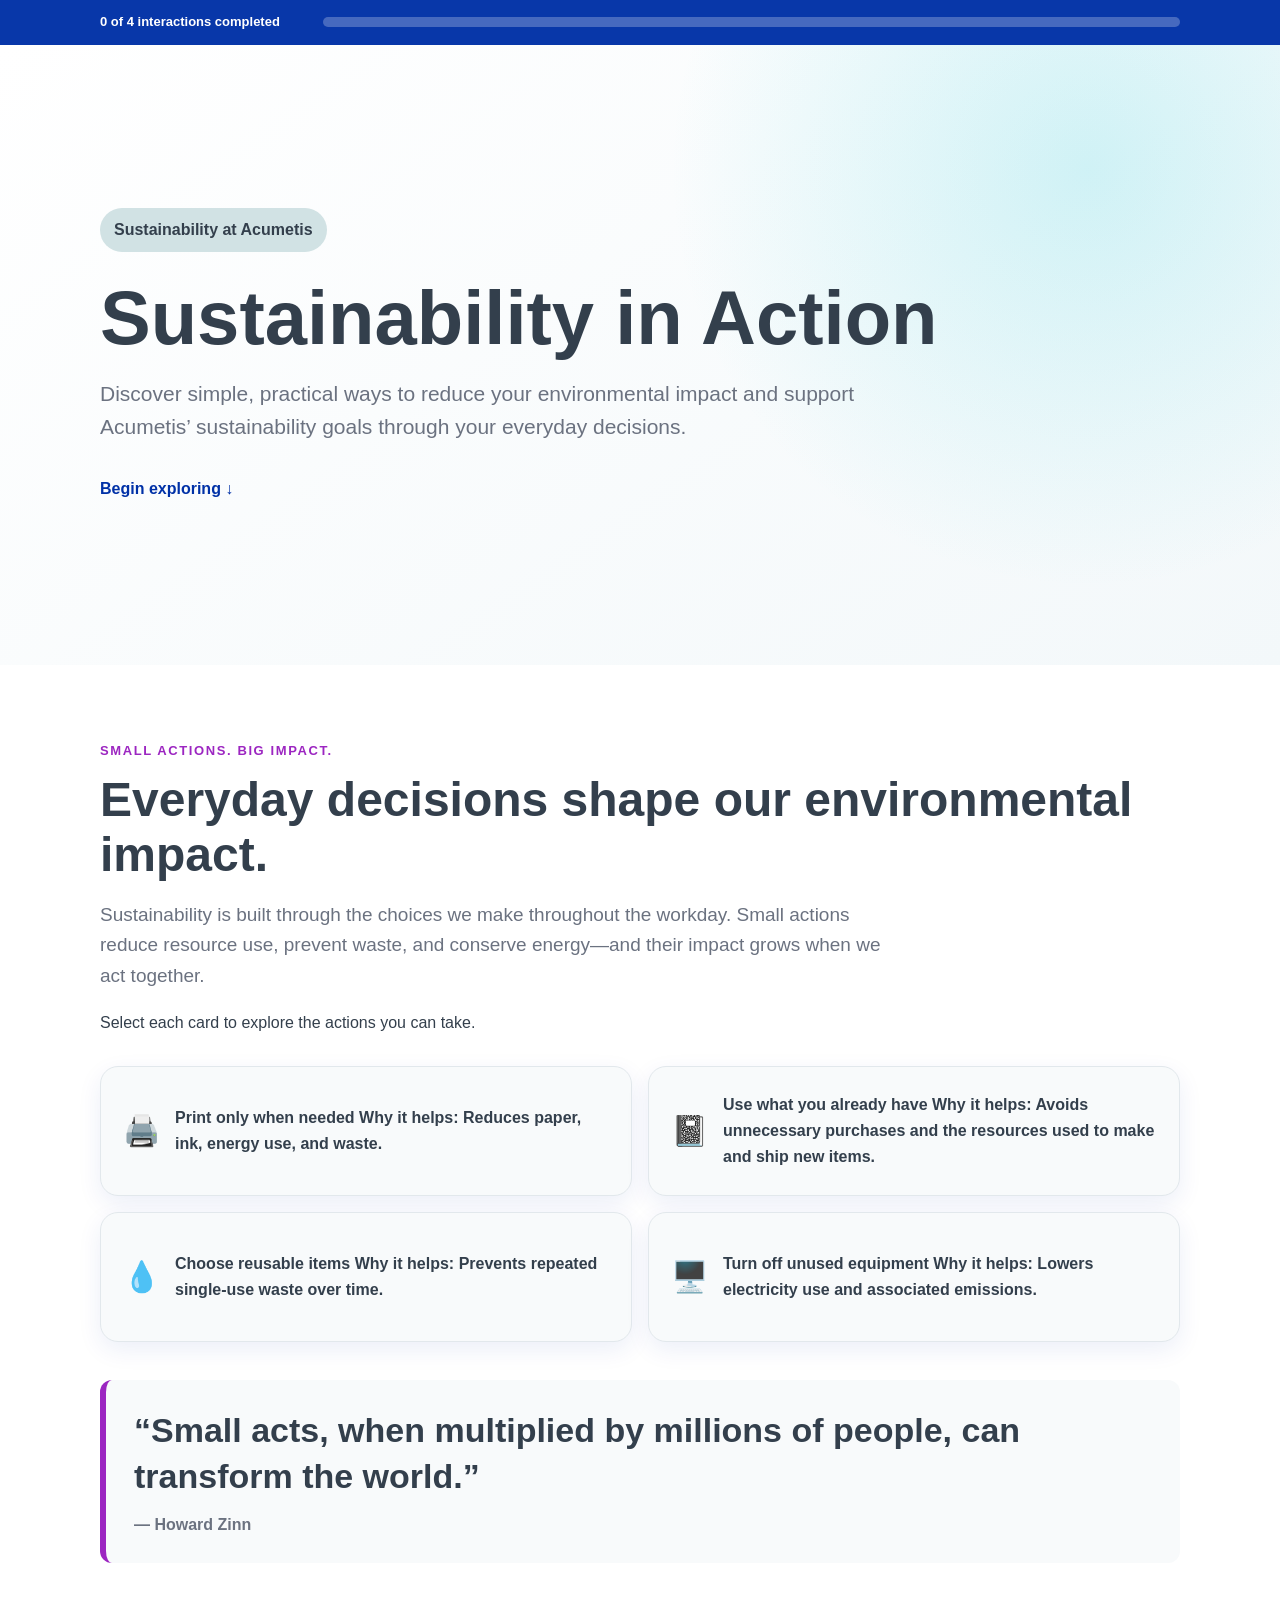
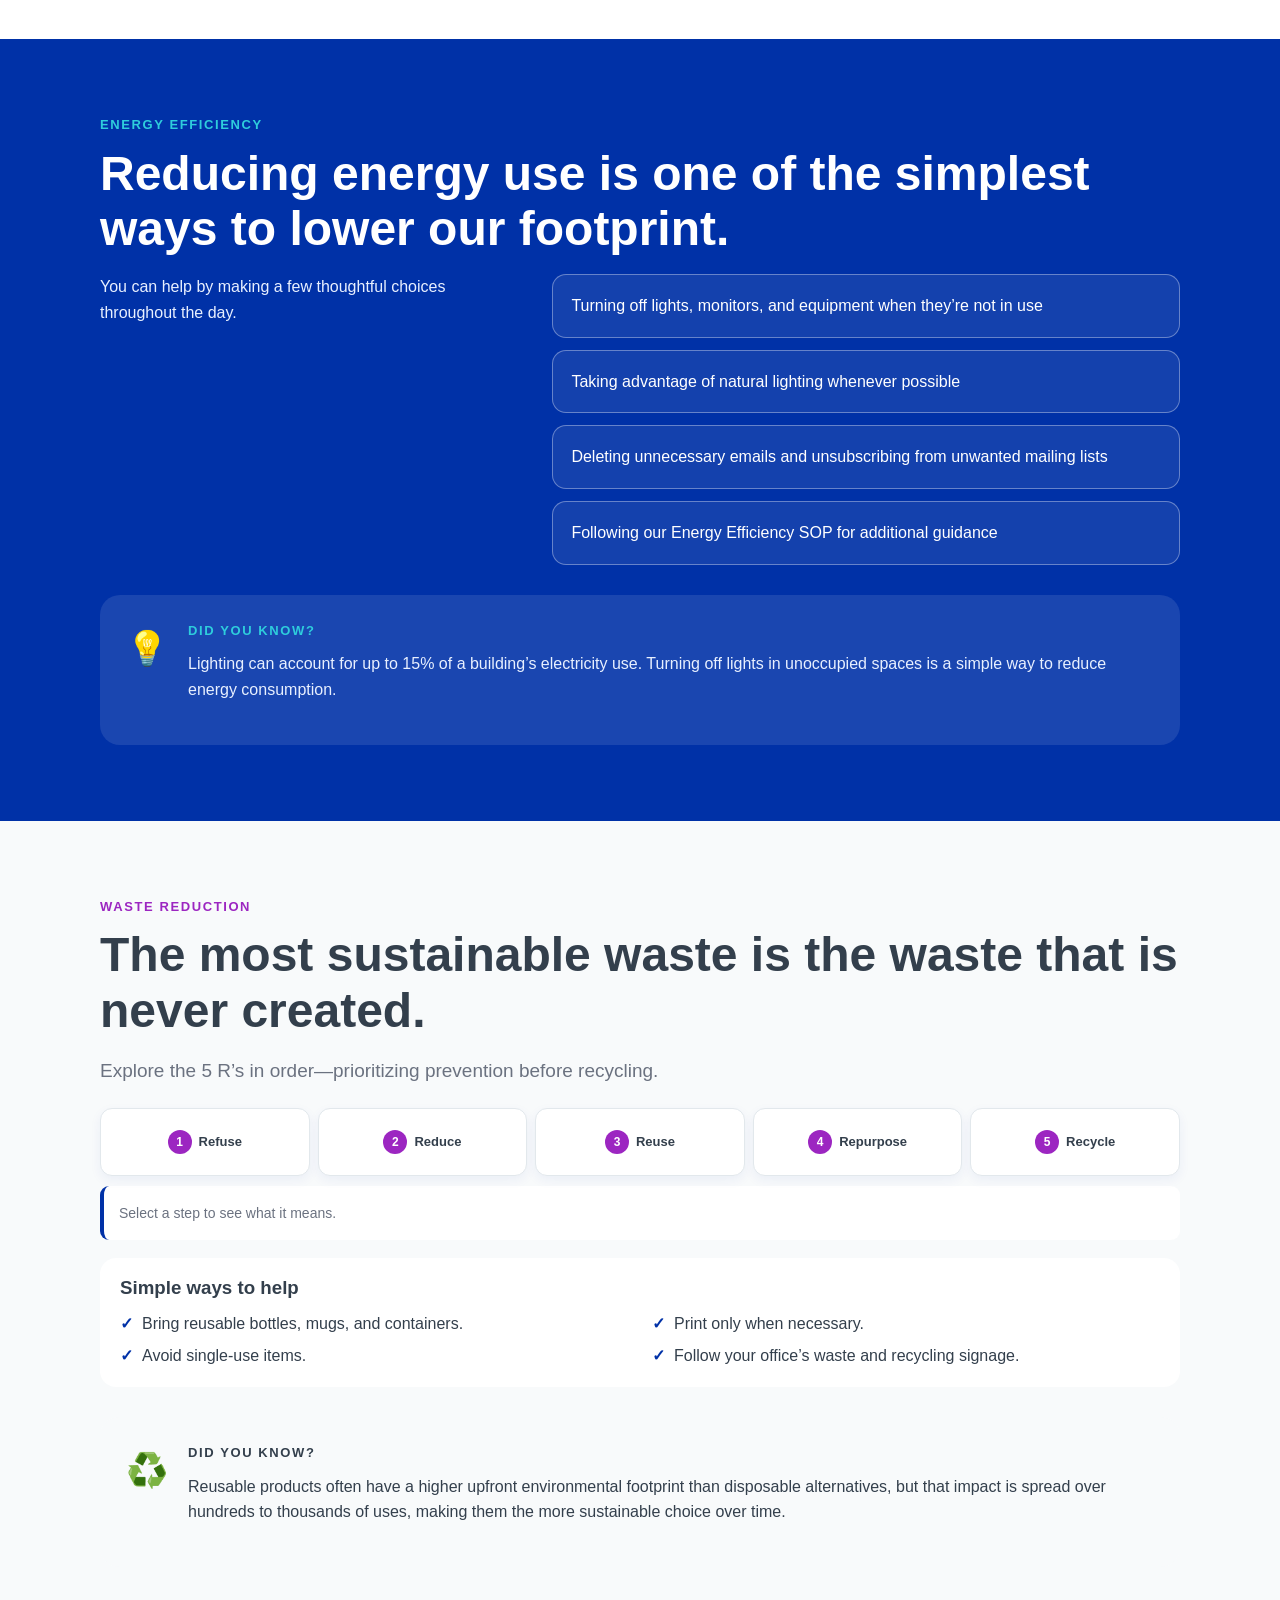
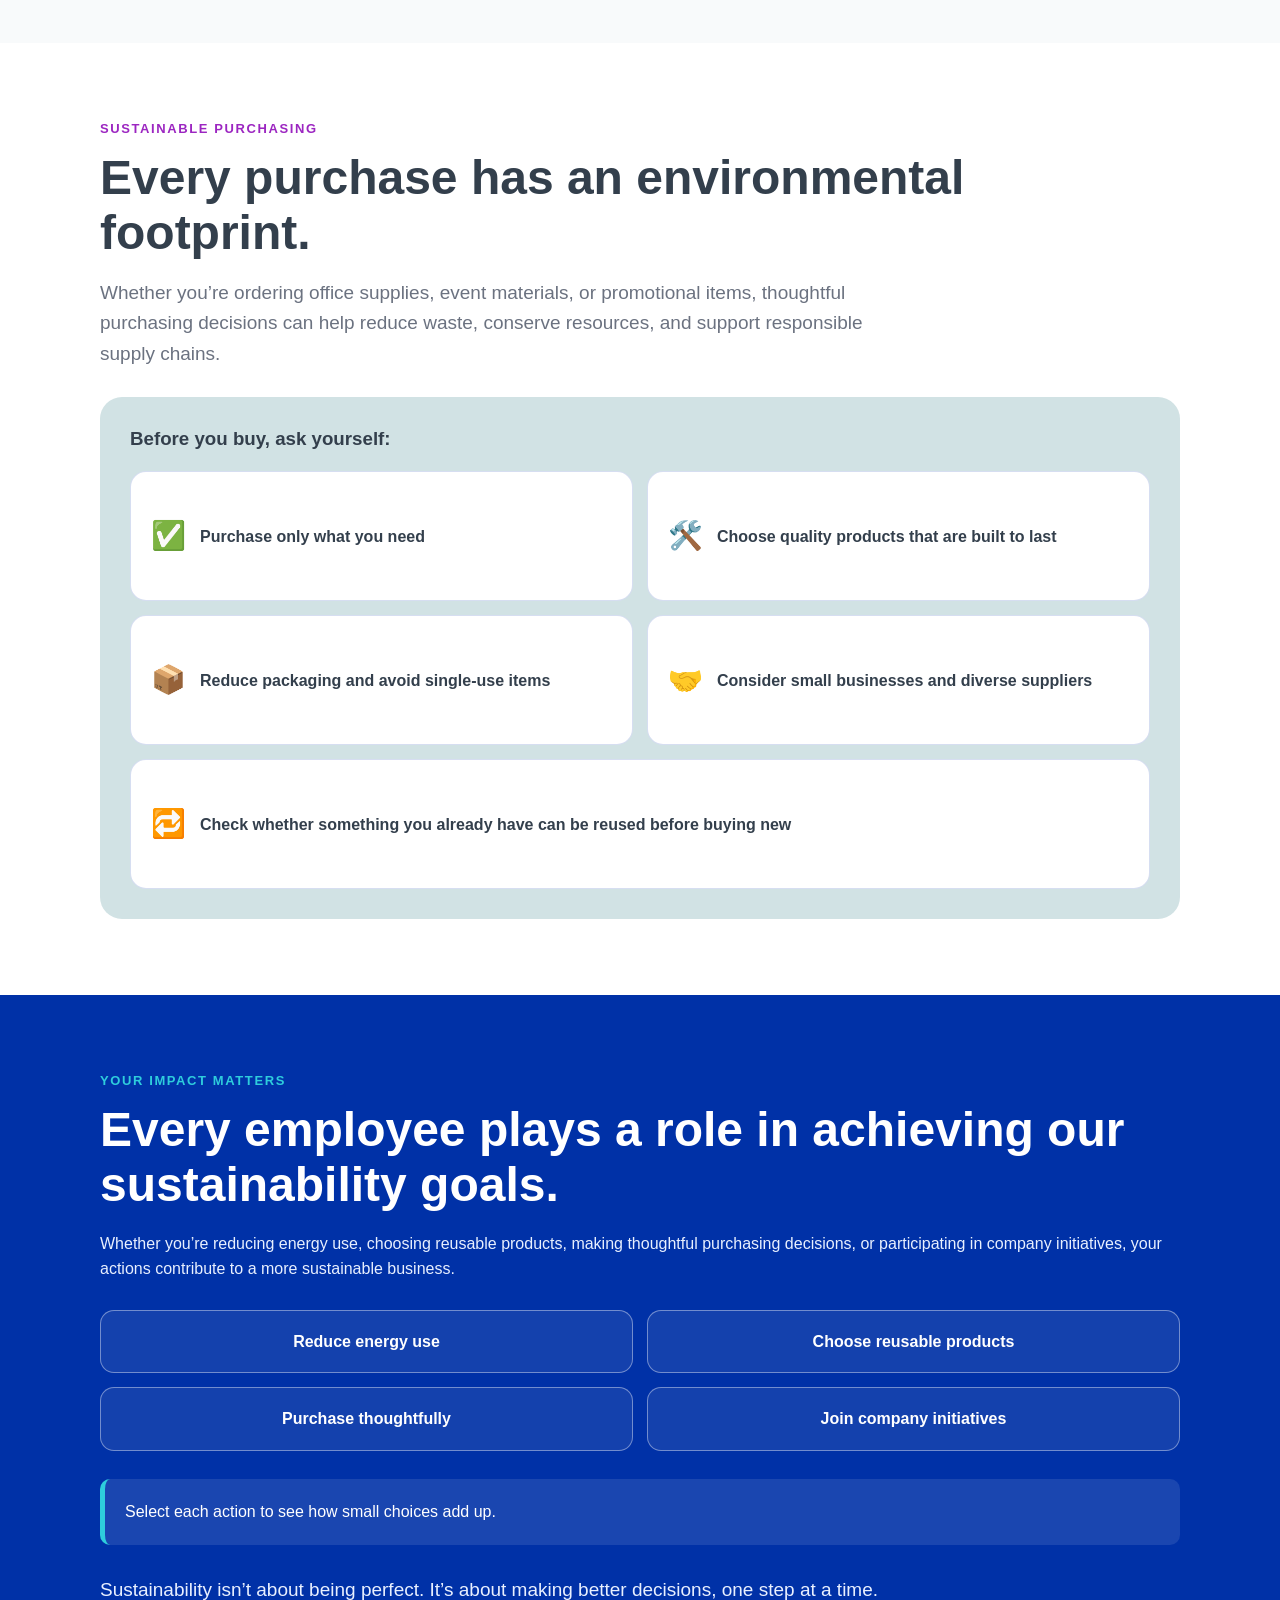
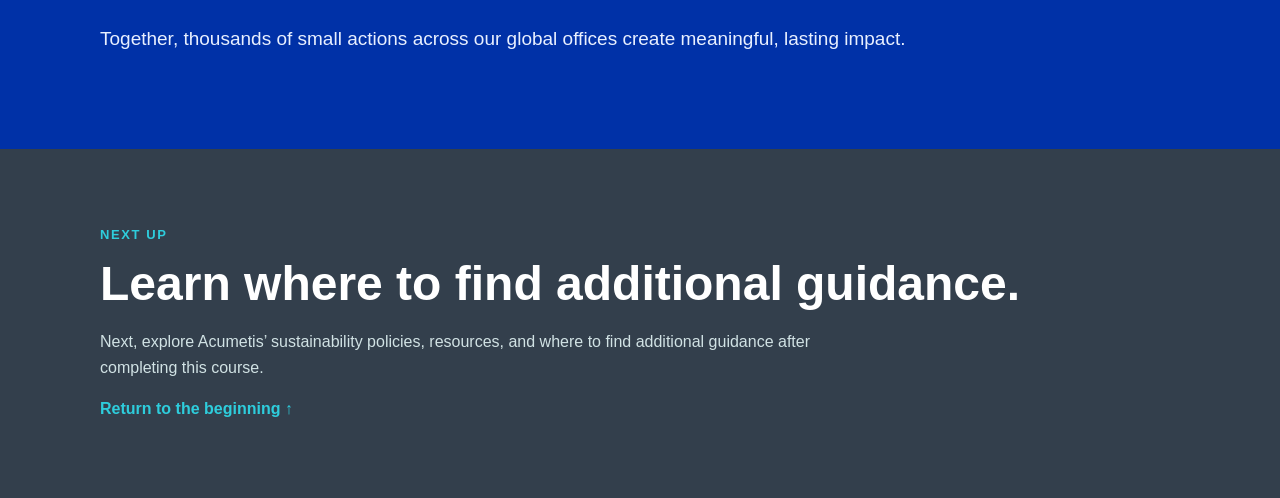
==== index.html @ b96d8a04 "Expand everyday action guidance" ====
<!DOCTYPE html>
<html lang="en">
<head>
  <meta charset="UTF-8">
  <meta name="viewport" content="width=device-width, initial-scale=1.0">
  <meta name="description" content="Acumetis Sustainability in Action onboarding module.">
  <title>Sustainability in Action | Acumetis</title>
  <link rel="stylesheet" href="styles.css?v=20260812-2">
</head>
<body>
<main id="top">
  <div class="overall-progress" aria-live="polite">
    <div class="progress-inner">
      <div class="progress-label" id="progressLabel">0 of 4 interactions completed</div>
      <div class="progress-track"><div class="progress-bar" id="progressBar"></div></div>
    </div>
  </div>

  <section class="section hero">
    <div class="container">
      <span class="hero-tag">Sustainability at Acumetis</span>
      <h1>Sustainability in Action</h1>
      <p class="hero-subtitle">Discover simple, practical ways to reduce your environmental impact and support Acumetis’ sustainability goals through your everyday decisions.</p>
      <a class="scroll-link" href="#small-actions">Begin exploring ↓</a>
    </div>
  </section>

  <section class="section intro-section" id="small-actions">
    <div class="container">
      <p class="eyebrow">Small Actions. Big Impact.</p>
      <h2>Everyday decisions shape our environmental impact.</h2>
      <p class="lead decision-intro">Sustainability is built through the choices we make throughout the workday. Small actions reduce resource use, prevent waste, and conserve energy—and their impact grows when we act together.</p>
      <p class="decision-prompt">Select each card to explore the actions you can take.</p>
      <div class="decision-grid">
        <button class="decision-card" type="button">
          <span class="decision-icon" aria-hidden="true">🖨️</span>
          <span class="decision-content">
            <span class="decision-title">Print only when needed</span>
            <span class="decision-why"><strong>Why it helps:</strong> Reduces paper, ink, energy use, and waste.</span>
          </span>
        </button>
        <button class="decision-card" type="button">
          <span class="decision-icon" aria-hidden="true">📓</span>
          <span class="decision-content">
            <span class="decision-title">Use what you already have</span>
            <span class="decision-why"><strong>Why it helps:</strong> Avoids unnecessary purchases and the resources used to make and ship new items.</span>
          </span>
        </button>
        <button class="decision-card" type="button">
          <span class="decision-icon" aria-hidden="true">💧</span>
          <span class="decision-content">
            <span class="decision-title">Choose reusable items</span>
            <span class="decision-why"><strong>Why it helps:</strong> Prevents repeated single-use waste over time.</span>
          </span>
        </button>
        <button class="decision-card" type="button">
          <span class="decision-icon" aria-hidden="true">🖥️</span>
          <span class="decision-content">
            <span class="decision-title">Turn off unused equipment</span>
            <span class="decision-why"><strong>Why it helps:</strong> Lowers electricity use and associated emissions.</span>
          </span>
        </button>
      </div>
      <blockquote>“Small acts, when multiplied by millions of people, can transform the world.”<span>— Howard Zinn</span></blockquote>
    </div>
  </section>

  <section class="section energy-section" id="energy">
    <div class="container">
      <p class="eyebrow light">Energy Efficiency</p>
      <h2>Reducing energy use is one of the simplest ways to lower our footprint.</h2>
      <div class="two-column">
        <div><p>You can help by making a few thoughtful choices throughout the day.</p></div>
        <div class="action-list">
          <button class="action-item" type="button">Turning off lights, monitors, and equipment when they’re not in use</button>
          <button class="action-item" type="button">Taking advantage of natural lighting whenever possible</button>
          <button class="action-item" type="button">Deleting unnecessary emails and unsubscribing from unwanted mailing lists</button>
          <button class="action-item" type="button">Following our Energy Efficiency SOP for additional guidance</button>
        </div>
      </div>
      <div class="fact-card">
        <span class="fact-icon">💡</span>
        <div><p class="eyebrow light">Did you know?</p><p>Lighting can account for up to 15% of a building’s electricity use. Turning off lights in unoccupied spaces is a simple way to reduce energy consumption.</p></div>
      </div>
    </div>
  </section>

  <section class="section waste-section" id="waste">
    <div class="container">
      <p class="eyebrow">Waste Reduction</p>
      <h2>The most sustainable waste is the waste that is never created.</h2>
      <p class="lead">Explore the 5 R’s in order—prioritizing prevention before recycling.</p>
      <div class="r-selector" role="group" aria-label="The 5 Rs of waste reduction">
        <button class="r-card" type="button" data-detail="Refuse what you don’t need." aria-pressed="false"><span class="r-number">1</span><span class="r-title">Refuse</span></button>
        <button class="r-card" type="button" data-detail="Reduce what you use." aria-pressed="false"><span class="r-number">2</span><span class="r-title">Reduce</span></button>
        <button class="r-card" type="button" data-detail="Reuse whenever possible." aria-pressed="false"><span class="r-number">3</span><span class="r-title">Reuse</span></button>
        <button class="r-card" type="button" data-detail="Repurpose before disposing." aria-pressed="false"><span class="r-number">4</span><span class="r-title">Repurpose</span></button>
        <button class="r-card" type="button" data-detail="Recycle correctly according to local office guidance." aria-pressed="false"><span class="r-number">5</span><span class="r-title">Recycle</span></button>
      </div>
      <div class="r-detail" id="rDetail" aria-live="polite">Select a step to see what it means.</div>
      <div class="simple-actions">
        <h3>Simple ways to help</h3>
        <ul class="simple-action-list">
          <li>Bring reusable bottles, mugs, and containers.</li>
          <li>Print only when necessary.</li>
          <li>Avoid single-use items.</li>
          <li>Follow your office’s waste and recycling signage.</li>
        </ul>
      </div>
      <div class="fact-card pale">
        <span class="fact-icon">♻️</span>
        <div><p class="eyebrow">Did you know?</p><p>Reusable products often have a higher upfront environmental footprint than disposable alternatives, but that impact is spread over hundreds to thousands of uses, making them the more sustainable choice over time.</p></div>
      </div>
    </div>
  </section>

  <section class="section purchasing-section" id="purchasing">
    <div class="container">
      <p class="eyebrow">Sustainable Purchasing</p>
      <h2>Every purchase has an environmental footprint.</h2>
      <p class="lead">Whether you’re ordering office supplies, event materials, or promotional items, thoughtful purchasing decisions can help reduce waste, conserve resources, and support responsible supply chains.</p>
      <div class="purchase-panel">
        <h3>Before you buy, ask yourself:</h3>
        <div class="purchase-grid">
          <button class="purchase-card" type="button"><span class="purchase-icon">✅</span>Purchase only what you need</button>
          <button class="purchase-card" type="button"><span class="purchase-icon">🛠️</span>Choose quality products that are built to last</button>
          <button class="purchase-card" type="button"><span class="purchase-icon">📦</span>Reduce packaging and avoid single-use items</button>
          <button class="purchase-card" type="button"><span class="purchase-icon">🤝</span>Consider small businesses and diverse suppliers</button>
          <button class="purchase-card wide" type="button"><span class="purchase-icon">🔁</span>Check whether something you already have can be reused before buying new</button>
        </div>
      </div>
    </div>
  </section>

  <section class="section impact-section" id="impact">
    <div class="container">
      <p class="eyebrow light">Your Impact Matters</p>
      <h2>Every employee plays a role in achieving our sustainability goals.</h2>
      <p>Whether you’re reducing energy use, choosing reusable products, making thoughtful purchasing decisions, or participating in company initiatives, your actions contribute to a more sustainable business.</p>
      <div class="impact-choices">
        <button class="impact-choice" type="button">Reduce energy use</button>
        <button class="impact-choice" type="button">Choose reusable products</button>
        <button class="impact-choice" type="button">Purchase thoughtfully</button>
        <button class="impact-choice" type="button">Join company initiatives</button>
      </div>
      <div class="impact-message" id="impactMessage" aria-live="polite">Select each action to see how small choices add up.</div>
      <div class="closing-copy">
        <p>Sustainability isn’t about being perfect. It’s about making better decisions, one step at a time.</p>
        <p>Together, thousands of small actions across our global offices create meaningful, lasting impact.</p>
      </div>
    </div>
  </section>

  <section class="section next-section">
    <div class="container">
      <p class="eyebrow light">Next Up</p>
      <h2>Learn where to find additional guidance.</h2>
      <p>Next, explore Acumetis’ sustainability policies, resources, and where to find additional guidance after completing this course.</p>
      <a class="next-link" href="#top">Return to the beginning ↑</a>
    </div>
  </section>
</main>
<script src="app.js?v=20260812-2"></script>
</body>
</html>
---- styles.css ----
:root {
  --blue:#0031A7; --purple:#9C26C1; --light-blue:#D1E2E4;
  --electric-blue:#2ECDDC; --dark-blue:#333F4C; --white:#FFFFFF;
  --pale:#F8FAFB; --muted:#6B7280; --border:#E2E8EC;
  --shadow:0 8px 24px rgba(0,49,167,.08);
}
*{box-sizing:border-box} html{scroll-behavior:smooth}
body{margin:0;font-family:Arial,Helvetica,sans-serif;color:var(--dark-blue);background:var(--white);line-height:1.6}
button,a{font:inherit} button{color:inherit}
.section{padding:76px 24px}.container{width:min(1080px,100%);margin:0 auto}
.eyebrow{margin:0 0 10px;color:var(--purple);font-size:13px;font-weight:700;letter-spacing:1.6px;text-transform:uppercase}
.eyebrow.light{color:var(--electric-blue)}
h1,h2,h3,p{margin-top:0} h1{max-width:900px;margin-bottom:20px;font-size:clamp(42px,7vw,76px);line-height:1.04}
h2{margin-bottom:18px;font-size:clamp(30px,5vw,48px);line-height:1.15} h3{line-height:1.3}
.lead{max-width:790px;color:var(--muted);font-size:19px}
.hero{min-height:620px;display:flex;align-items:center;background:radial-gradient(circle at 85% 20%,rgba(46,205,220,.20),transparent 35%),linear-gradient(145deg,#fff,#F3F8FA)}
.hero-tag{display:inline-block;margin-bottom:26px;padding:9px 14px;border-radius:999px;color:var(--dark-blue);background:var(--light-blue);font-weight:700}
.hero-subtitle{max-width:760px;margin-bottom:32px;color:var(--muted);font-size:21px}
.scroll-link,.next-link{display:inline-flex;align-items:center;gap:8px;color:var(--blue);font-weight:700;text-decoration:none}
.overall-progress{position:sticky;top:0;z-index:20;padding:12px 20px;color:var(--white);background:rgba(0,49,167,.97);backdrop-filter:blur(8px)}
.progress-inner{width:min(1080px,100%);display:flex;gap:18px;margin:0 auto;align-items:center}
.progress-label{min-width:205px;font-size:13px;font-weight:700}.progress-track{height:10px;flex:1;overflow:hidden;border-radius:999px;background:rgba(255,255,255,.25)}
.progress-bar{width:0;height:100%;border-radius:inherit;background:linear-gradient(90deg,var(--purple),var(--electric-blue));transition:width .35s ease}
.intro-section,.purchasing-section{background:var(--white)}
.decision-grid{display:grid;grid-template-columns:repeat(2,minmax(0,1fr));gap:16px;margin:30px 0}
.decision-card{min-height:130px;display:flex;gap:15px;padding:22px;align-items:center;text-align:left;cursor:pointer;border:1px solid var(--border);border-radius:18px;background:var(--pale);box-shadow:var(--shadow);font-weight:700;transition:transform .2s,border-color .2s}
.decision-card:hover,.decision-card.explored{transform:translateY(-4px);border-color:var(--blue)}.decision-icon{font-size:30px}
.intro-copy{max-width:860px}blockquote{margin:38px 0 0;padding:28px;border-left:6px solid var(--purple);border-radius:12px;background:var(--pale);font-size:clamp(23px,3vw,34px);font-weight:600;line-height:1.35}
blockquote span{display:block;margin-top:14px;color:var(--muted);font-size:16px;font-weight:700}
.energy-section,.impact-section{color:var(--white);background:var(--blue)}.energy-section h2,.energy-section h3,.impact-section h2{color:var(--white)}
.energy-section p,.impact-section p{color:#E8F0FF}.two-column{display:grid;grid-template-columns:.8fr 1.2fr;gap:34px;align-items:start}.action-list{display:grid;gap:12px}
.action-item{padding:18px;text-align:left;color:var(--white);cursor:pointer;border:1px solid rgba(255,255,255,.35);border-radius:14px;background:rgba(255,255,255,.08);transition:background .2s,transform .2s}
.action-item:hover,.action-item.explored{transform:translateY(-3px);background:rgba(255,255,255,.16)}
.fact-card{display:flex;gap:20px;margin-top:30px;padding:26px;align-items:flex-start;border-radius:20px;background:rgba(255,255,255,.10)}
.fact-card.pale{background:var(--pale)}.fact-card.pale p{color:var(--dark-blue)}.fact-icon{font-size:34px}
.waste-section{background:var(--pale)}.r-selector{display:grid;grid-template-columns:repeat(5,minmax(0,1fr));gap:8px;margin-top:22px}
.r-card{min-height:68px;display:flex;gap:7px;padding:9px 7px;align-items:center;justify-content:center;cursor:pointer;border:1px solid var(--border);border-radius:12px;background:var(--white);box-shadow:0 4px 12px rgba(0,49,167,.06);transition:border-color .2s,background .2s,color .2s}
.r-card:hover,.r-card.active{border-color:var(--blue)}.r-card.active{color:var(--white);background:var(--blue)}
.r-number{display:flex;width:24px;height:24px;flex:0 0 24px;align-items:center;justify-content:center;border-radius:50%;color:var(--white);background:var(--purple);font-size:12px;font-weight:700}.r-card.active .r-number{color:var(--dark-blue);background:var(--electric-blue)}.r-title{font-size:13px;font-weight:700}
.r-detail{min-height:54px;display:flex;margin-top:10px;padding:12px 15px;align-items:center;border-left:4px solid var(--blue);border-radius:9px;background:var(--white);color:var(--muted);font-size:14px}
.simple-actions{margin-top:18px;padding:18px 20px;border-radius:16px;background:var(--white)}.simple-actions h3{margin-bottom:10px}.simple-action-list{display:grid;grid-template-columns:repeat(2,minmax(0,1fr));gap:7px 24px;margin:0;padding:0;list-style:none}.simple-action-list li{position:relative;padding-left:22px}.simple-action-list li::before{content:"✓";position:absolute;left:0;color:var(--blue);font-weight:700}
.purchase-panel{margin-top:28px;padding:30px;border-radius:22px;background:var(--light-blue)}
.purchase-grid{display:grid;grid-template-columns:repeat(2,minmax(0,1fr));gap:14px;margin-top:20px}
.purchase-card{min-height:130px;display:flex;gap:14px;padding:20px;align-items:center;text-align:left;cursor:pointer;border:1px solid rgba(0,49,167,.16);border-radius:16px;background:var(--white);font-weight:700;transition:transform .2s,border-color .2s}
.purchase-card:hover,.purchase-card.explored{transform:translateY(-4px);border-color:var(--blue)}.purchase-card.wide{grid-column:1/-1}.purchase-icon{font-size:28px}
.impact-choices{display:grid;grid-template-columns:repeat(2,minmax(0,1fr));gap:14px;margin:28px 0}
.impact-choice{padding:18px;color:var(--white);cursor:pointer;border:1px solid rgba(255,255,255,.40);border-radius:14px;background:rgba(255,255,255,.08);font-weight:700}
.impact-choice.selected{color:var(--dark-blue);border-color:var(--electric-blue);background:var(--electric-blue)}
.impact-message{padding:20px;border-left:5px solid var(--electric-blue);border-radius:10px;background:rgba(255,255,255,.10)}.closing-copy{margin-top:30px;font-size:19px}
.next-section{color:var(--white);background:var(--dark-blue)}.next-section p{max-width:760px;color:var(--light-blue)}.next-link{color:var(--electric-blue)}
@media(max-width:900px){.two-column,.decision-grid,.purchase-grid,.impact-choices{grid-template-columns:1fr}.purchase-card.wide{grid-column:auto}}
@media(max-width:600px){.section{padding:56px 18px}.progress-inner{align-items:flex-start;flex-direction:column;gap:7px}.progress-label{min-width:0}.progress-track{width:100%}.r-selector{grid-template-columns:repeat(3,minmax(0,1fr))}.simple-action-list{grid-template-columns:1fr}}
@media(prefers-reduced-motion:reduce){*,*::before,*::after{scroll-behavior:auto!important;transition:none!important}}
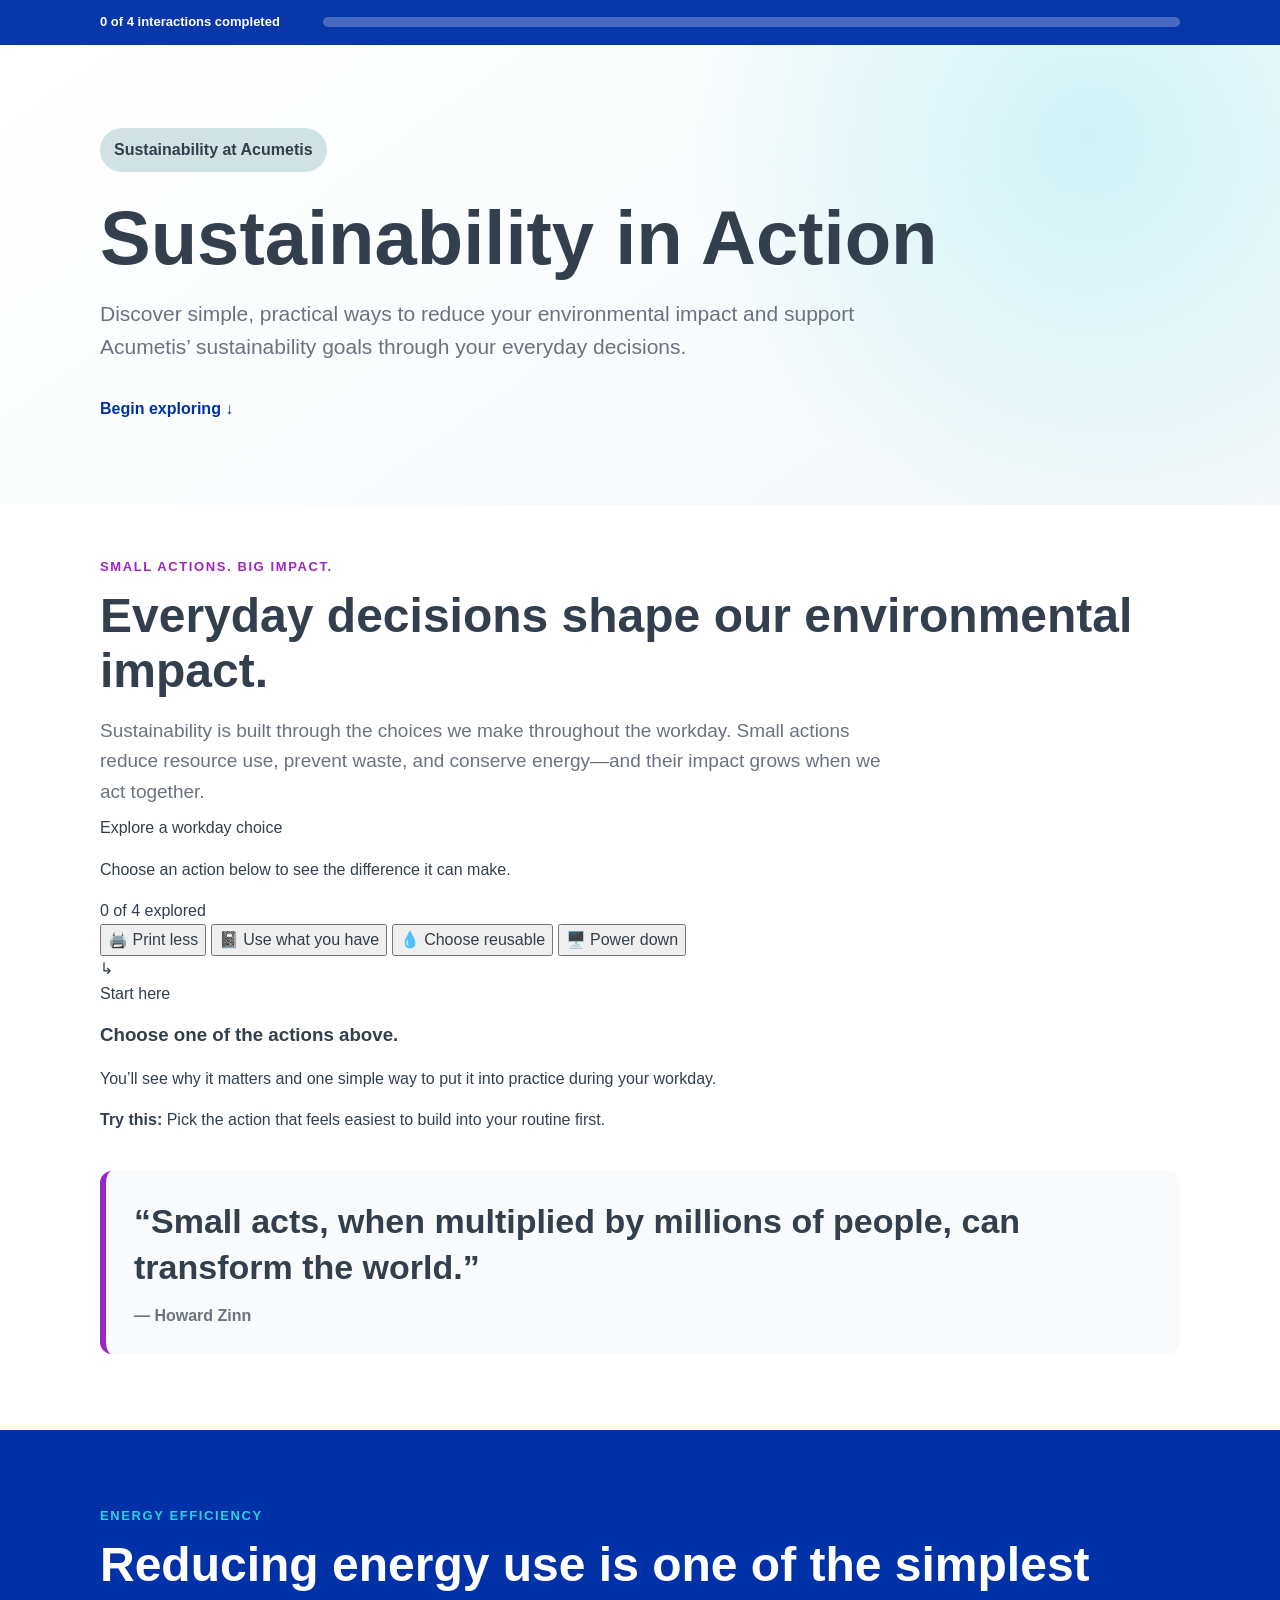
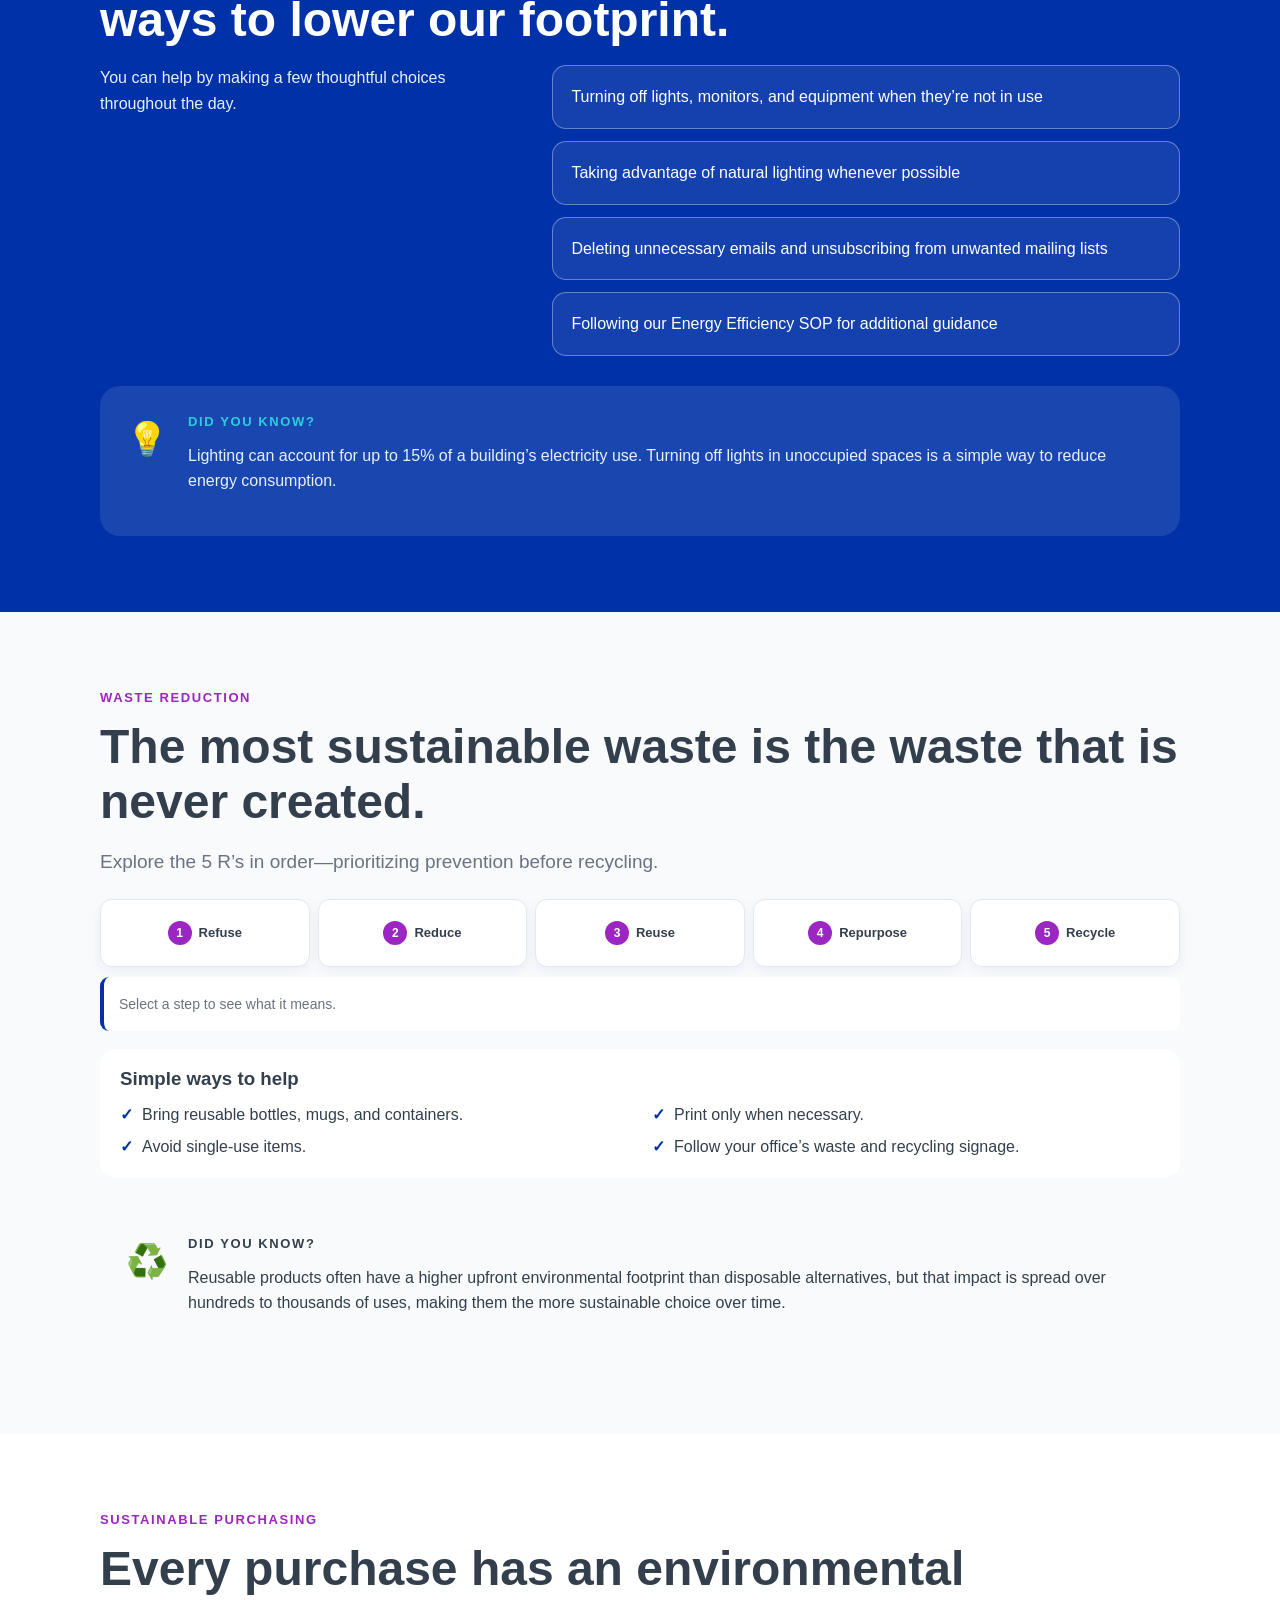
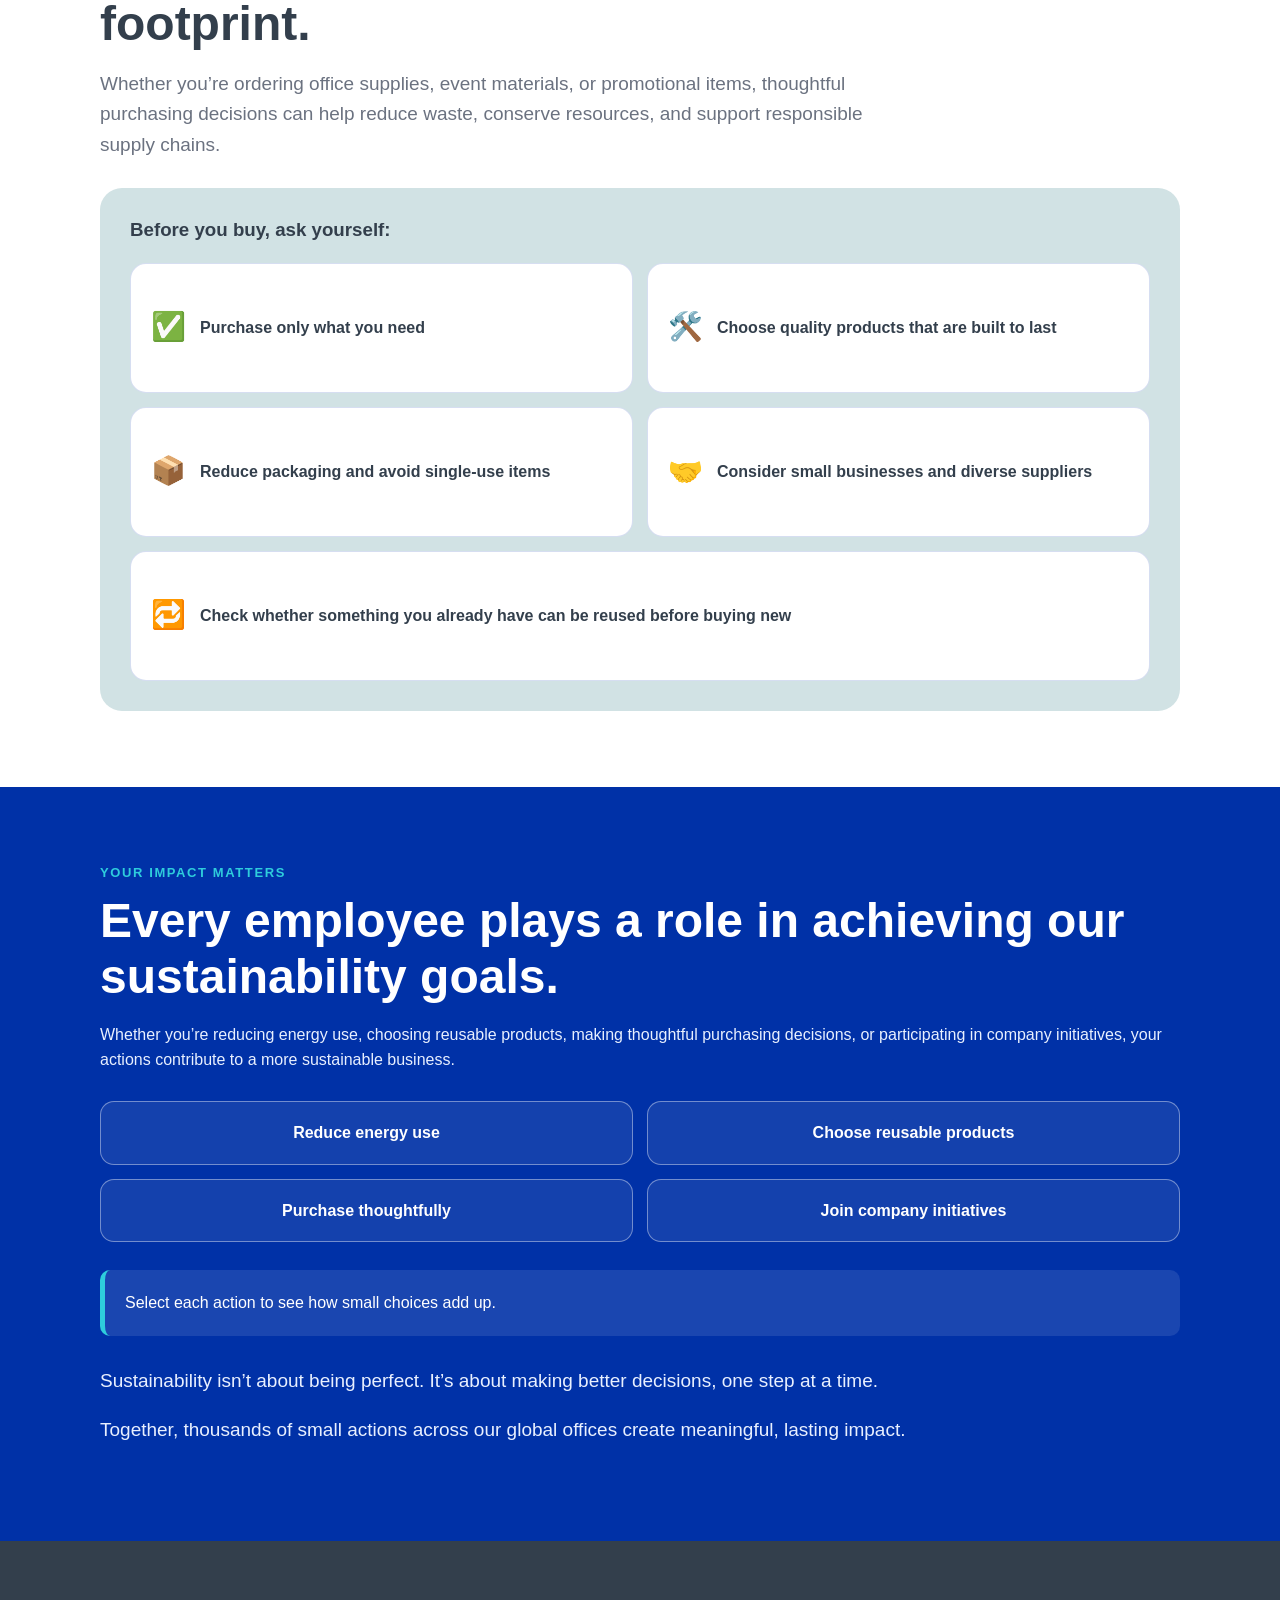
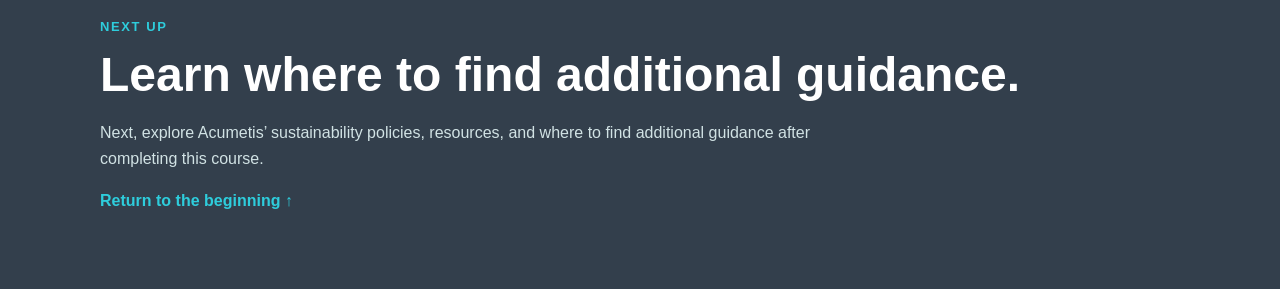
==== commit e8a7fef2: "Redesign everyday decisions interaction" ====
--- a/index.html
+++ b/index.html
@@ -5,7 +5,7 @@
   <meta name="viewport" content="width=device-width, initial-scale=1.0">
   <meta name="description" content="Acumetis Sustainability in Action onboarding module.">
   <title>Sustainability in Action | Acumetis</title>
-  <link rel="stylesheet" href="styles.css?v=20260812-2">
+  <link rel="stylesheet" href="styles.css?v=20260819-1">
 </head>
 <body>
 <main id="top">
@@ -30,37 +30,46 @@
       <p class="eyebrow">Small Actions. Big Impact.</p>
       <h2>Everyday decisions shape our environmental impact.</h2>
       <p class="lead decision-intro">Sustainability is built through the choices we make throughout the workday. Small actions reduce resource use, prevent waste, and conserve energy—and their impact grows when we act together.</p>
-      <p class="decision-prompt">Select each card to explore the actions you can take.</p>
-      <div class="decision-grid">
-        <button class="decision-card" type="button">
-          <span class="decision-icon" aria-hidden="true">🖨️</span>
-          <span class="decision-content">
-            <span class="decision-title">Print only when needed</span>
-            <span class="decision-why"><strong>Why it helps:</strong> Reduces paper, ink, energy use, and waste.</span>
-          </span>
-        </button>
-        <button class="decision-card" type="button">
-          <span class="decision-icon" aria-hidden="true">📓</span>
-          <span class="decision-content">
-            <span class="decision-title">Use what you already have</span>
-            <span class="decision-why"><strong>Why it helps:</strong> Avoids unnecessary purchases and the resources used to make and ship new items.</span>
-          </span>
-        </button>
-        <button class="decision-card" type="button">
-          <span class="decision-icon" aria-hidden="true">💧</span>
-          <span class="decision-content">
-            <span class="decision-title">Choose reusable items</span>
-            <span class="decision-why"><strong>Why it helps:</strong> Prevents repeated single-use waste over time.</span>
-          </span>
-        </button>
-        <button class="decision-card" type="button">
-          <span class="decision-icon" aria-hidden="true">🖥️</span>
-          <span class="decision-content">
-            <span class="decision-title">Turn off unused equipment</span>
-            <span class="decision-why"><strong>Why it helps:</strong> Lowers electricity use and associated emissions.</span>
-          </span>
-        </button>
+
+      <div class="choice-explorer">
+        <div class="choice-explorer-head">
+          <div>
+            <p class="choice-label">Explore a workday choice</p>
+            <p class="choice-helper">Choose an action below to see the difference it can make.</p>
+          </div>
+          <div class="choice-count" id="choiceCount" aria-live="polite">0 of 4 explored</div>
+        </div>
+
+        <div class="choice-tabs" role="tablist" aria-label="Everyday sustainability actions">
+          <button class="choice-tab" type="button" role="tab" aria-selected="false" data-choice="print">
+            <span class="choice-tab-icon" aria-hidden="true">🖨️</span>
+            <span>Print less</span>
+          </button>
+          <button class="choice-tab" type="button" role="tab" aria-selected="false" data-choice="reuse">
+            <span class="choice-tab-icon" aria-hidden="true">📓</span>
+            <span>Use what you have</span>
+          </button>
+          <button class="choice-tab" type="button" role="tab" aria-selected="false" data-choice="reusable">
+            <span class="choice-tab-icon" aria-hidden="true">💧</span>
+            <span>Choose reusable</span>
+          </button>
+          <button class="choice-tab" type="button" role="tab" aria-selected="false" data-choice="power">
+            <span class="choice-tab-icon" aria-hidden="true">🖥️</span>
+            <span>Power down</span>
+          </button>
+        </div>
+
+        <div class="choice-stage" id="choiceStage" aria-live="polite">
+          <div class="choice-stage-icon" id="choiceStageIcon" aria-hidden="true">↳</div>
+          <div class="choice-stage-copy">
+            <p class="choice-stage-kicker" id="choiceStageKicker">Start here</p>
+            <h3 id="choiceStageTitle">Choose one of the actions above.</h3>
+            <p id="choiceStageWhy">You’ll see why it matters and one simple way to put it into practice during your workday.</p>
+            <div class="choice-tip" id="choiceTip"><strong>Try this:</strong> Pick the action that feels easiest to build into your routine first.</div>
+          </div>
+        </div>
       </div>
+
       <blockquote>“Small acts, when multiplied by millions of people, can transform the world.”<span>— Howard Zinn</span></blockquote>
     </div>
   </section>
@@ -160,6 +169,6 @@
     </div>
   </section>
 </main>
-<script src="app.js?v=20260812-2"></script>
+<script src="app.js?v=20260819-1"></script>
 </body>
 </html>
--- a/styles.css
+++ b/styles.css
@@ -13,7 +13,7 @@
 h1,h2,h3,p{margin-top:0} h1{max-width:900px;margin-bottom:20px;font-size:clamp(42px,7vw,76px);line-height:1.04}
 h2{margin-bottom:18px;font-size:clamp(30px,5vw,48px);line-height:1.15} h3{line-height:1.3}
 .lead{max-width:790px;color:var(--muted);font-size:19px}
-.hero{min-height:620px;display:flex;align-items:center;background:radial-gradient(circle at 85% 20%,rgba(46,205,220,.20),transparent 35%),linear-gradient(145deg,#fff,#F3F8FA)}
+.hero{min-height:460px;display:flex;align-items:center;background:radial-gradient(circle at 85% 20%,rgba(46,205,220,.20),transparent 35%),linear-gradient(145deg,#fff,#F3F8FA)}
 .hero-tag{display:inline-block;margin-bottom:26px;padding:9px 14px;border-radius:999px;color:var(--dark-blue);background:var(--light-blue);font-weight:700}
 .hero-subtitle{max-width:760px;margin-bottom:32px;color:var(--muted);font-size:21px}
 .scroll-link,.next-link{display:inline-flex;align-items:center;gap:8px;color:var(--blue);font-weight:700;text-decoration:none}
@@ -21,11 +21,11 @@
 .progress-inner{width:min(1080px,100%);display:flex;gap:18px;margin:0 auto;align-items:center}
 .progress-label{min-width:205px;font-size:13px;font-weight:700}.progress-track{height:10px;flex:1;overflow:hidden;border-radius:999px;background:rgba(255,255,255,.25)}
 .progress-bar{width:0;height:100%;border-radius:inherit;background:linear-gradient(90deg,var(--purple),var(--electric-blue));transition:width .35s ease}
-.intro-section,.purchasing-section{background:var(--white)}
-.decision-grid{display:grid;grid-template-columns:repeat(2,minmax(0,1fr));gap:16px;margin:30px 0}
-.decision-card{min-height:130px;display:flex;gap:15px;padding:22px;align-items:center;text-align:left;cursor:pointer;border:1px solid var(--border);border-radius:18px;background:var(--pale);box-shadow:var(--shadow);font-weight:700;transition:transform .2s,border-color .2s}
-.decision-card:hover,.decision-card.explored{transform:translateY(-4px);border-color:var(--blue)}.decision-icon{font-size:30px}
-.intro-copy{max-width:860px}blockquote{margin:38px 0 0;padding:28px;border-left:6px solid var(--purple);border-radius:12px;background:var(--pale);font-size:clamp(23px,3vw,34px);font-weight:600;line-height:1.35}
+.intro-section,.purchasing-section{background:var(--white)}.intro-section{padding-top:52px}
+.decision-intro{margin-bottom:8px}.decision-prompt{margin-bottom:16px;color:var(--blue);font-size:14px;font-weight:700}
+.decision-grid{display:grid;grid-template-columns:repeat(2,minmax(0,1fr));gap:12px;margin:0 0 26px}
+.decision-card{min-height:112px;display:flex;gap:13px;padding:16px;align-items:flex-start;text-align:left;cursor:pointer;border:1px solid var(--border);border-radius:15px;background:var(--pale);box-shadow:0 5px 14px rgba(0,49,167,.07);transition:transform .2s,border-color .2s,background .2s}
+.decision-card:hover,.decision-card.explored{transform:translateY(-2px);border-color:var(--blue);background:#F2F7FF}.decision-icon{flex:0 0 auto;font-size:25px}.decision-content{display:block}.decision-title{display:block;margin-bottom:5px;color:var(--dark-blue);font-size:16px;font-weight:700;line-height:1.3}.decision-why{display:block;color:var(--muted);font-size:13px;font-weight:400;line-height:1.45}.decision-why strong{color:var(--purple)}blockquote{margin:38px 0 0;padding:28px;border-left:6px solid var(--purple);border-radius:12px;background:var(--pale);font-size:clamp(23px,3vw,34px);font-weight:600;line-height:1.35}
 blockquote span{display:block;margin-top:14px;color:var(--muted);font-size:16px;font-weight:700}
 .energy-section,.impact-section{color:var(--white);background:var(--blue)}.energy-section h2,.energy-section h3,.impact-section h2{color:var(--white)}
 .energy-section p,.impact-section p{color:#E8F0FF}.two-column{display:grid;grid-template-columns:.8fr 1.2fr;gap:34px;align-items:start}.action-list{display:grid;gap:12px}
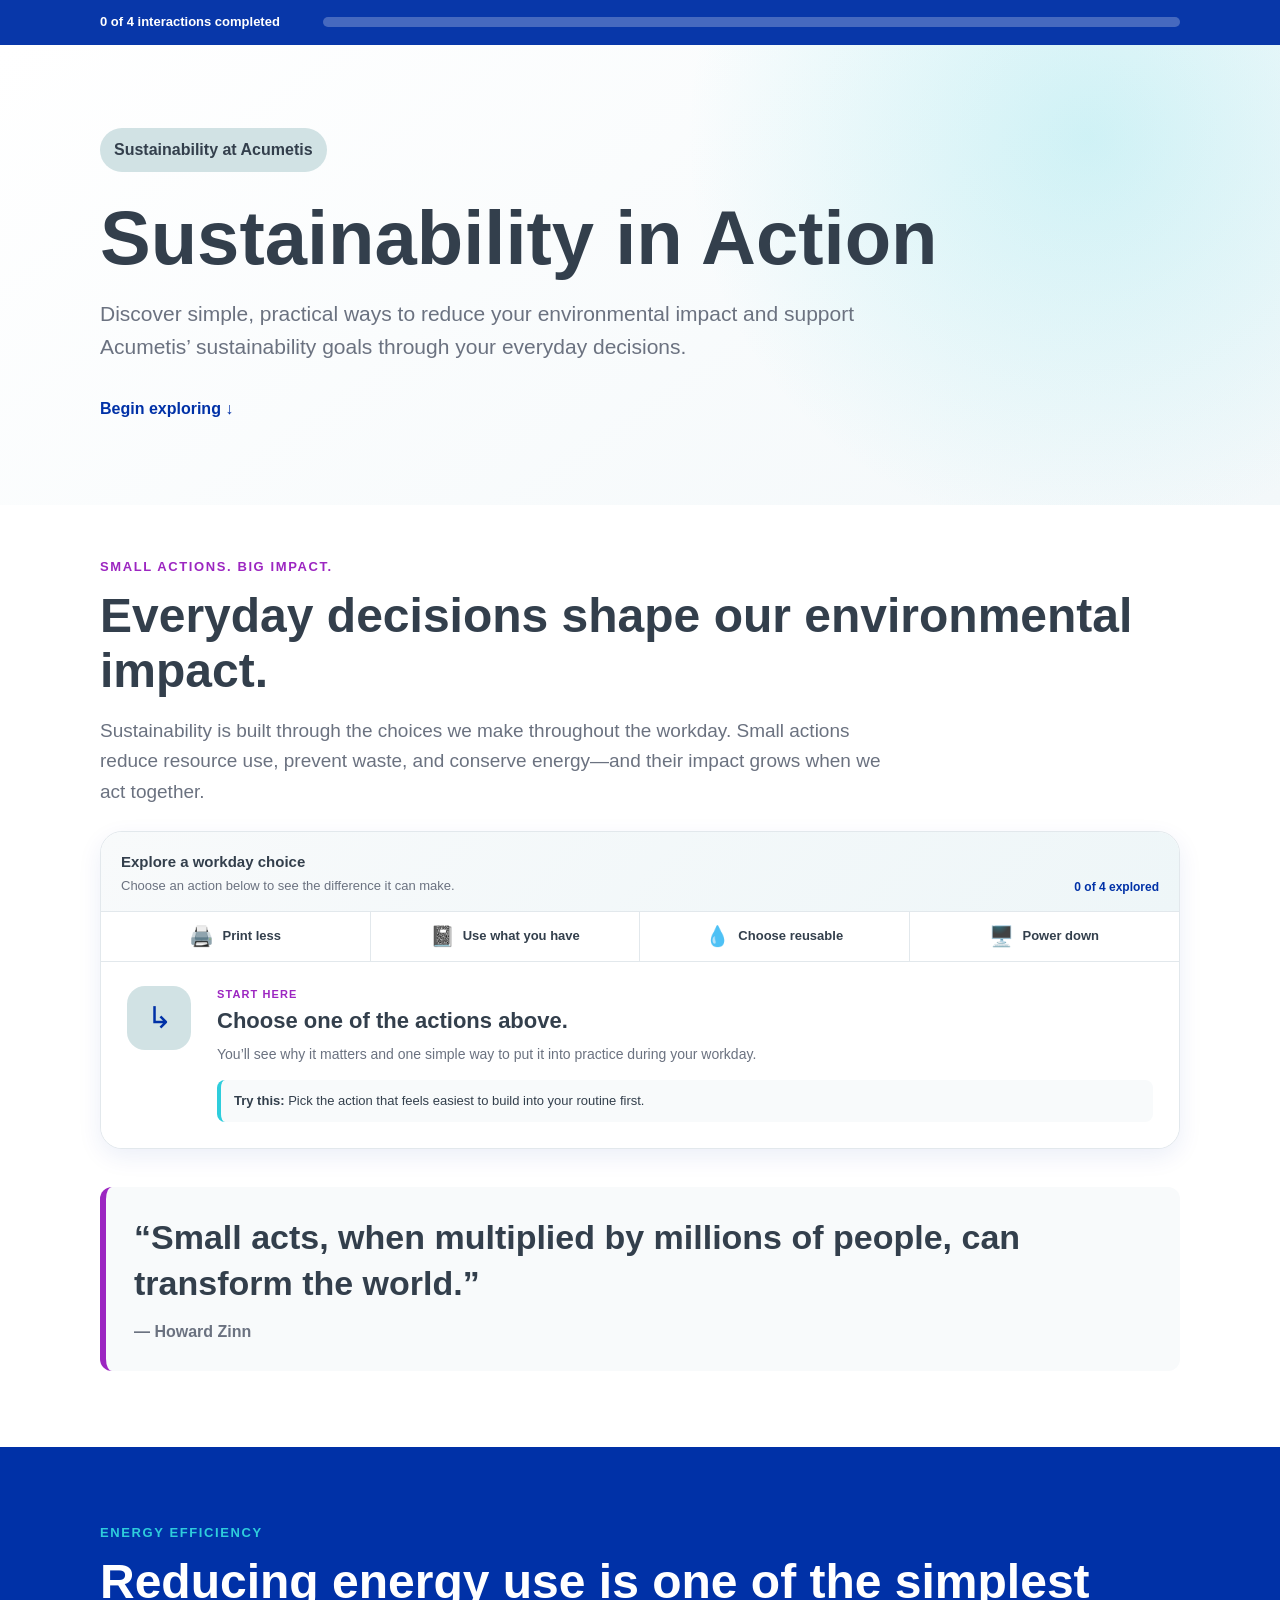
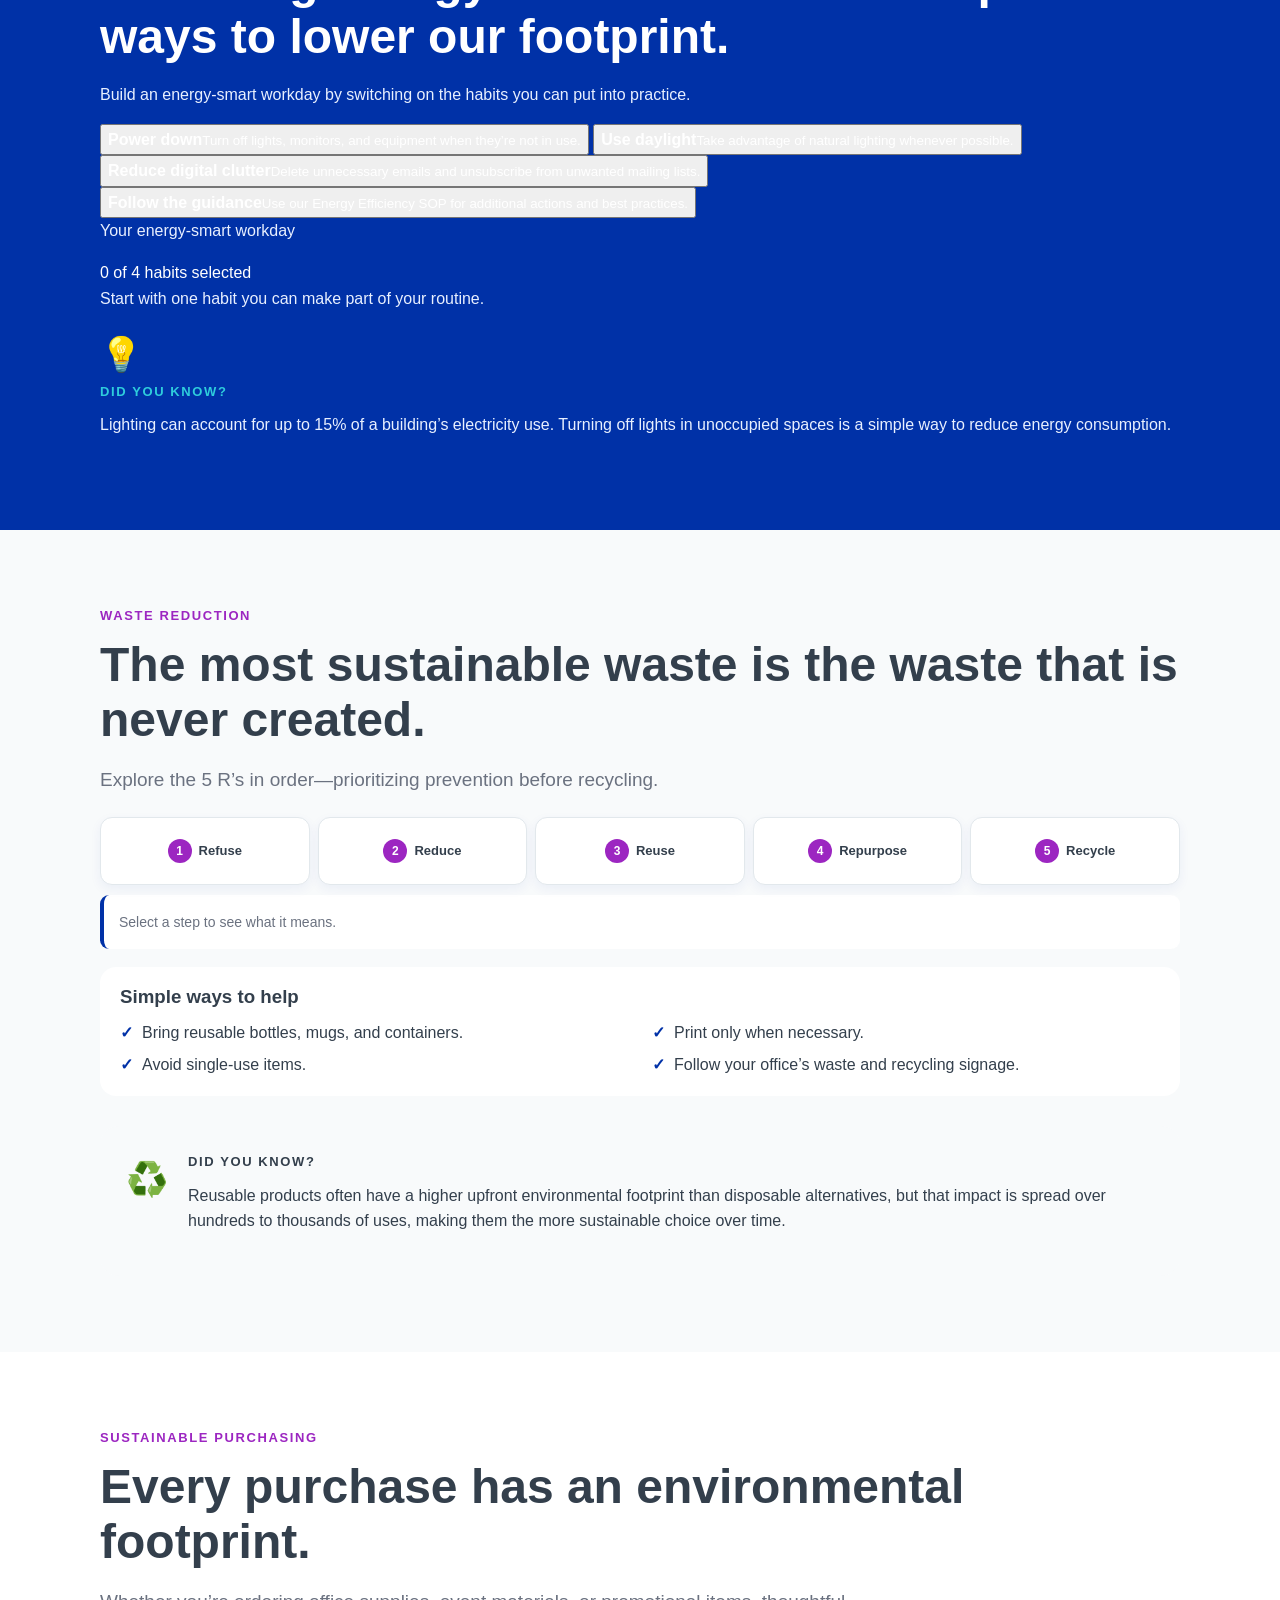
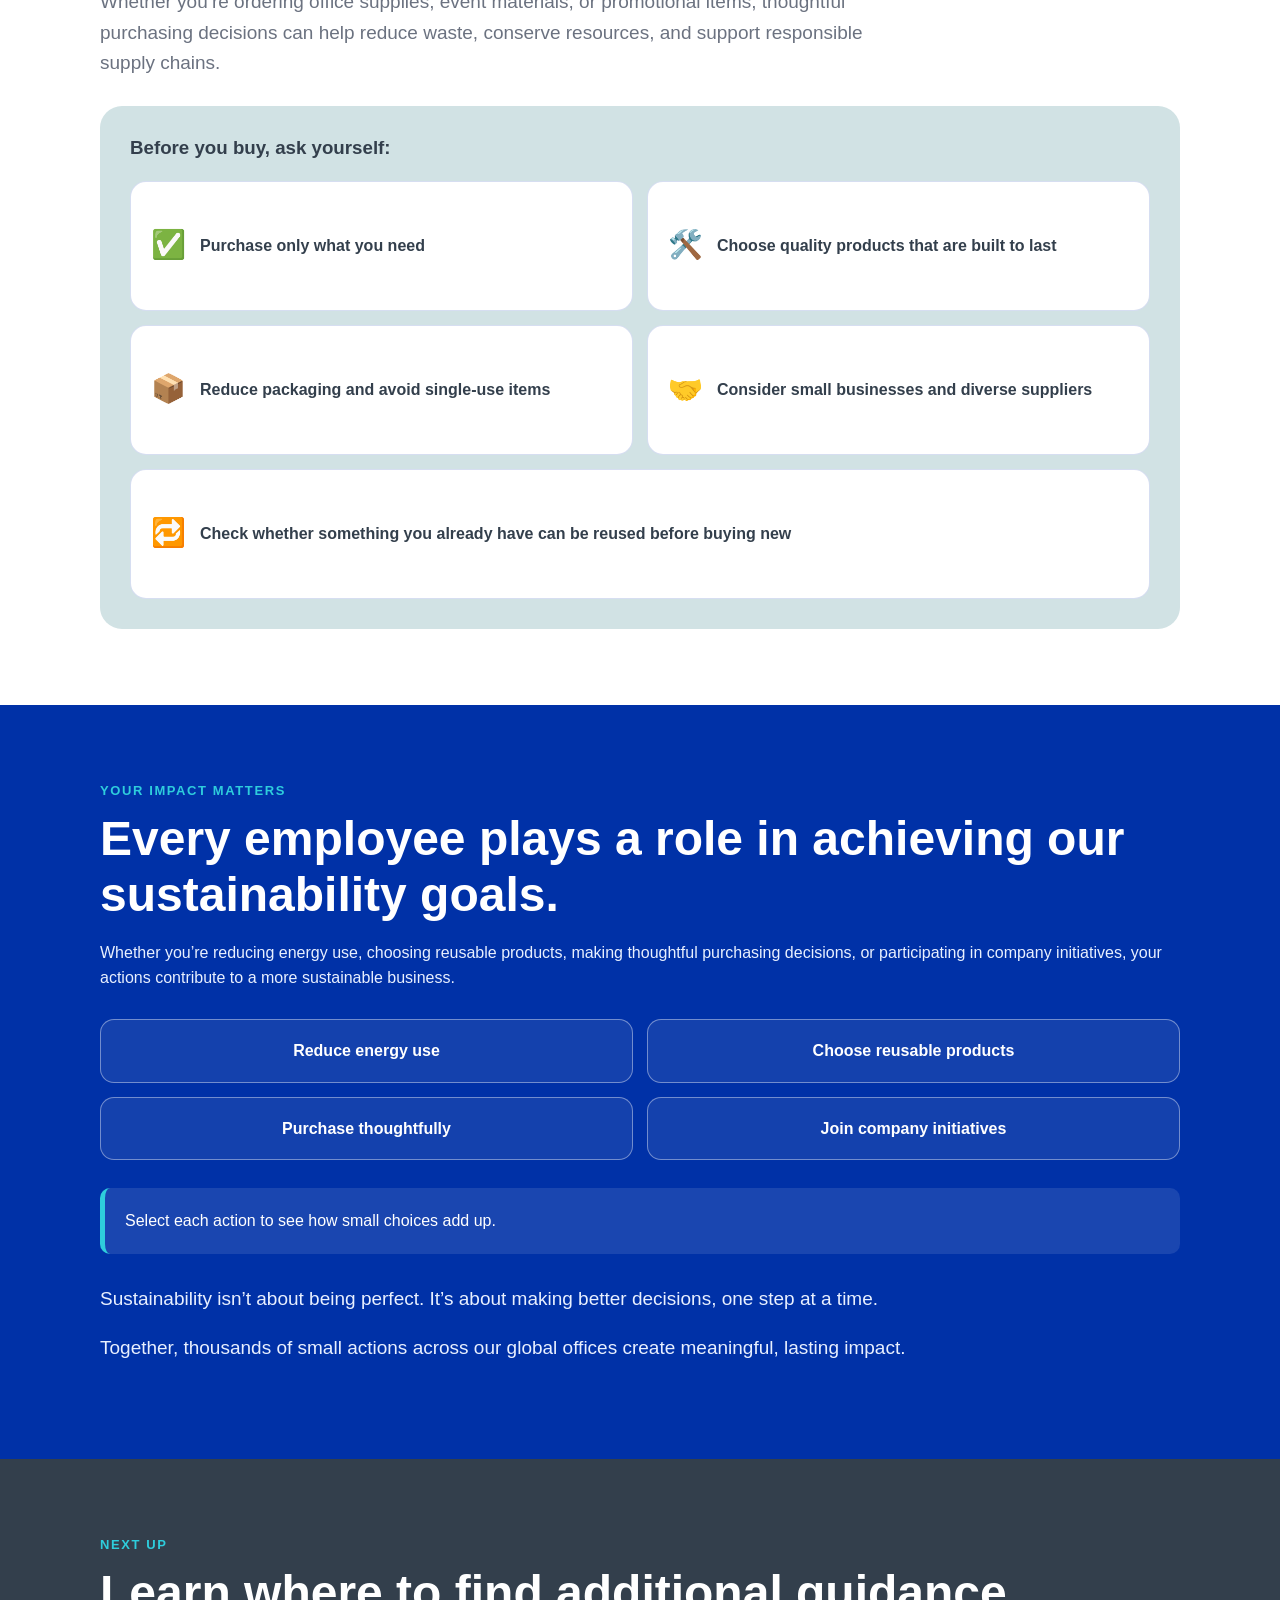
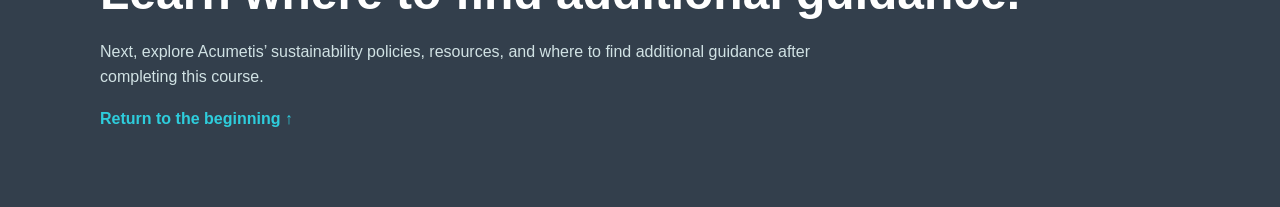
==== commit 326a3815: "Make energy section an interactive habit challenge" ====
--- a/index.html
+++ b/index.html
@@ -5,7 +5,7 @@
   <meta name="viewport" content="width=device-width, initial-scale=1.0">
   <meta name="description" content="Acumetis Sustainability in Action onboarding module.">
   <title>Sustainability in Action | Acumetis</title>
-  <link rel="stylesheet" href="styles.css?v=20260819-1">
+  <link rel="stylesheet" href="styles.css?v=20260819-2">
 </head>
 <body>
 <main id="top">
@@ -78,18 +78,38 @@
     <div class="container">
       <p class="eyebrow light">Energy Efficiency</p>
       <h2>Reducing energy use is one of the simplest ways to lower our footprint.</h2>
-      <div class="two-column">
-        <div><p>You can help by making a few thoughtful choices throughout the day.</p></div>
-        <div class="action-list">
-          <button class="action-item" type="button">Turning off lights, monitors, and equipment when they’re not in use</button>
-          <button class="action-item" type="button">Taking advantage of natural lighting whenever possible</button>
-          <button class="action-item" type="button">Deleting unnecessary emails and unsubscribing from unwanted mailing lists</button>
-          <button class="action-item" type="button">Following our Energy Efficiency SOP for additional guidance</button>
+      <p class="energy-intro">Build an energy-smart workday by switching on the habits you can put into practice.</p>
+
+      <div class="energy-challenge">
+        <div class="energy-habits" role="group" aria-label="Energy-saving habits">
+          <button class="energy-habit" type="button" aria-pressed="false">
+            <span class="habit-marker" aria-hidden="true"></span>
+            <span><strong>Power down</strong><small>Turn off lights, monitors, and equipment when they’re not in use.</small></span>
+          </button>
+          <button class="energy-habit" type="button" aria-pressed="false">
+            <span class="habit-marker" aria-hidden="true"></span>
+            <span><strong>Use daylight</strong><small>Take advantage of natural lighting whenever possible.</small></span>
+          </button>
+          <button class="energy-habit" type="button" aria-pressed="false">
+            <span class="habit-marker" aria-hidden="true"></span>
+            <span><strong>Reduce digital clutter</strong><small>Delete unnecessary emails and unsubscribe from unwanted mailing lists.</small></span>
+          </button>
+          <button class="energy-habit" type="button" aria-pressed="false">
+            <span class="habit-marker" aria-hidden="true"></span>
+            <span><strong>Follow the guidance</strong><small>Use our Energy Efficiency SOP for additional actions and best practices.</small></span>
+          </button>
         </div>
-      </div>
-      <div class="fact-card">
-        <span class="fact-icon">💡</span>
-        <div><p class="eyebrow light">Did you know?</p><p>Lighting can account for up to 15% of a building’s electricity use. Turning off lights in unoccupied spaces is a simple way to reduce energy consumption.</p></div>
+
+        <aside class="energy-meter-panel">
+          <p class="meter-label">Your energy-smart workday</p>
+          <div class="energy-meter" aria-hidden="true"><div class="energy-meter-fill" id="energyMeterFill"></div></div>
+          <div class="energy-score" id="energyScore" aria-live="polite">0 of 4 habits selected</div>
+          <p class="energy-feedback" id="energyFeedback">Start with one habit you can make part of your routine.</p>
+          <div class="energy-fact">
+            <span class="fact-icon">💡</span>
+            <div><p class="eyebrow light">Did you know?</p><p>Lighting can account for up to 15% of a building’s electricity use. Turning off lights in unoccupied spaces is a simple way to reduce energy consumption.</p></div>
+          </div>
+        </aside>
       </div>
     </div>
   </section>
@@ -169,6 +189,6 @@
     </div>
   </section>
 </main>
-<script src="app.js?v=20260819-1"></script>
+<script src="app.js?v=20260819-2"></script>
 </body>
 </html>
--- a/styles.css
+++ b/styles.css
@@ -22,10 +22,14 @@
 .progress-label{min-width:205px;font-size:13px;font-weight:700}.progress-track{height:10px;flex:1;overflow:hidden;border-radius:999px;background:rgba(255,255,255,.25)}
 .progress-bar{width:0;height:100%;border-radius:inherit;background:linear-gradient(90deg,var(--purple),var(--electric-blue));transition:width .35s ease}
 .intro-section,.purchasing-section{background:var(--white)}.intro-section{padding-top:52px}
-.decision-intro{margin-bottom:8px}.decision-prompt{margin-bottom:16px;color:var(--blue);font-size:14px;font-weight:700}
-.decision-grid{display:grid;grid-template-columns:repeat(2,minmax(0,1fr));gap:12px;margin:0 0 26px}
-.decision-card{min-height:112px;display:flex;gap:13px;padding:16px;align-items:flex-start;text-align:left;cursor:pointer;border:1px solid var(--border);border-radius:15px;background:var(--pale);box-shadow:0 5px 14px rgba(0,49,167,.07);transition:transform .2s,border-color .2s,background .2s}
-.decision-card:hover,.decision-card.explored{transform:translateY(-2px);border-color:var(--blue);background:#F2F7FF}.decision-icon{flex:0 0 auto;font-size:25px}.decision-content{display:block}.decision-title{display:block;margin-bottom:5px;color:var(--dark-blue);font-size:16px;font-weight:700;line-height:1.3}.decision-why{display:block;color:var(--muted);font-size:13px;font-weight:400;line-height:1.45}.decision-why strong{color:var(--purple)}blockquote{margin:38px 0 0;padding:28px;border-left:6px solid var(--purple);border-radius:12px;background:var(--pale);font-size:clamp(23px,3vw,34px);font-weight:600;line-height:1.35}
+.decision-intro{margin-bottom:22px}
+.choice-explorer{margin-top:24px;overflow:hidden;border:1px solid var(--border);border-radius:22px;background:var(--white);box-shadow:var(--shadow)}
+.choice-explorer-head{display:flex;justify-content:space-between;gap:20px;align-items:flex-end;padding:18px 20px 14px;background:linear-gradient(135deg,#F8FAFB,#EEF6F8);border-bottom:1px solid var(--border)}
+.choice-label{margin:0 0 2px;color:var(--dark-blue);font-size:15px;font-weight:700}.choice-helper{margin:0;color:var(--muted);font-size:13px}.choice-count{white-space:nowrap;color:var(--blue);font-size:12px;font-weight:700}
+.choice-tabs{display:grid;grid-template-columns:repeat(4,minmax(0,1fr));gap:0;border-bottom:1px solid var(--border)}
+.choice-tab{min-width:0;display:flex;gap:8px;align-items:center;justify-content:center;padding:14px 10px;cursor:pointer;border:0;border-right:1px solid var(--border);background:var(--white);font-size:13px;font-weight:700;transition:background .2s,color .2s,box-shadow .2s}.choice-tab:last-child{border-right:0}.choice-tab:hover{background:#F5F8FC}.choice-tab.active{color:var(--blue);background:#F1F6FF;box-shadow:inset 0 -3px 0 var(--blue)}.choice-tab.explored:not(.active)::after{content:"✓";margin-left:2px;color:var(--purple);font-size:11px}.choice-tab-icon{font-size:20px;line-height:1}
+.choice-stage{display:grid;grid-template-columns:72px 1fr;gap:18px;align-items:start;padding:24px 26px 26px;background:var(--white)}.choice-stage-icon{width:64px;height:64px;display:flex;align-items:center;justify-content:center;border-radius:18px;color:var(--blue);background:var(--light-blue);font-size:30px}.choice-stage-kicker{margin:0 0 4px;color:var(--purple);font-size:11px;font-weight:700;letter-spacing:1.1px;text-transform:uppercase}.choice-stage h3{margin:0 0 8px;font-size:22px}.choice-stage-copy>p:not(.choice-stage-kicker){margin-bottom:14px;color:var(--muted);font-size:14px;line-height:1.55}.choice-tip{padding:11px 13px;border-left:4px solid var(--electric-blue);border-radius:8px;background:var(--pale);color:var(--dark-blue);font-size:13px}.choice-stage-pop{animation:choicePop .25s ease}@keyframes choicePop{from{opacity:.55;transform:translateY(4px)}to{opacity:1;transform:translateY(0)}}
+blockquote{margin:38px 0 0;padding:28px;border-left:6px solid var(--purple);border-radius:12px;background:var(--pale);font-size:clamp(23px,3vw,34px);font-weight:600;line-height:1.35}
 blockquote span{display:block;margin-top:14px;color:var(--muted);font-size:16px;font-weight:700}
 .energy-section,.impact-section{color:var(--white);background:var(--blue)}.energy-section h2,.energy-section h3,.impact-section h2{color:var(--white)}
 .energy-section p,.impact-section p{color:#E8F0FF}.two-column{display:grid;grid-template-columns:.8fr 1.2fr;gap:34px;align-items:start}.action-list{display:grid;gap:12px}
@@ -48,6 +52,7 @@
 .impact-choice.selected{color:var(--dark-blue);border-color:var(--electric-blue);background:var(--electric-blue)}
 .impact-message{padding:20px;border-left:5px solid var(--electric-blue);border-radius:10px;background:rgba(255,255,255,.10)}.closing-copy{margin-top:30px;font-size:19px}
 .next-section{color:var(--white);background:var(--dark-blue)}.next-section p{max-width:760px;color:var(--light-blue)}.next-link{color:var(--electric-blue)}
-@media(max-width:900px){.two-column,.decision-grid,.purchase-grid,.impact-choices{grid-template-columns:1fr}.purchase-card.wide{grid-column:auto}}
-@media(max-width:600px){.section{padding:56px 18px}.progress-inner{align-items:flex-start;flex-direction:column;gap:7px}.progress-label{min-width:0}.progress-track{width:100%}.r-selector{grid-template-columns:repeat(3,minmax(0,1fr))}.simple-action-list{grid-template-columns:1fr}}
-@media(prefers-reduced-motion:reduce){*,*::before,*::after{scroll-behavior:auto!important;transition:none!important}}
+@media(max-width:900px){.two-column,.purchase-grid,.impact-choices{grid-template-columns:1fr}.purchase-card.wide{grid-column:auto}.choice-tabs{grid-template-columns:repeat(2,1fr)}.choice-tab:nth-child(2){border-right:0}.choice-tab:nth-child(-n+2){border-bottom:1px solid var(--border)}}
+@media(max-width:700px){.section{padding:56px 18px}.progress-inner{align-items:flex-start;flex-direction:column;gap:7px}.progress-label{min-width:0}.progress-track{width:100%}.r-selector{grid-template-columns:repeat(3,minmax(0,1fr))}.simple-action-list{grid-template-columns:1fr}.choice-explorer-head{align-items:flex-start;flex-direction:column;gap:8px}.choice-stage{grid-template-columns:52px 1fr;gap:13px;padding:20px 18px}.choice-stage-icon{width:48px;height:48px;border-radius:14px;font-size:24px}.choice-stage h3{font-size:19px}}
+@media(max-width:480px){.choice-tab{justify-content:flex-start;padding:12px 10px;font-size:12px}.choice-tab-icon{font-size:18px}}
+@media(prefers-reduced-motion:reduce){*,*::before,*::after{scroll-behavior:auto!important;transition:none!important;animation:none!important}}
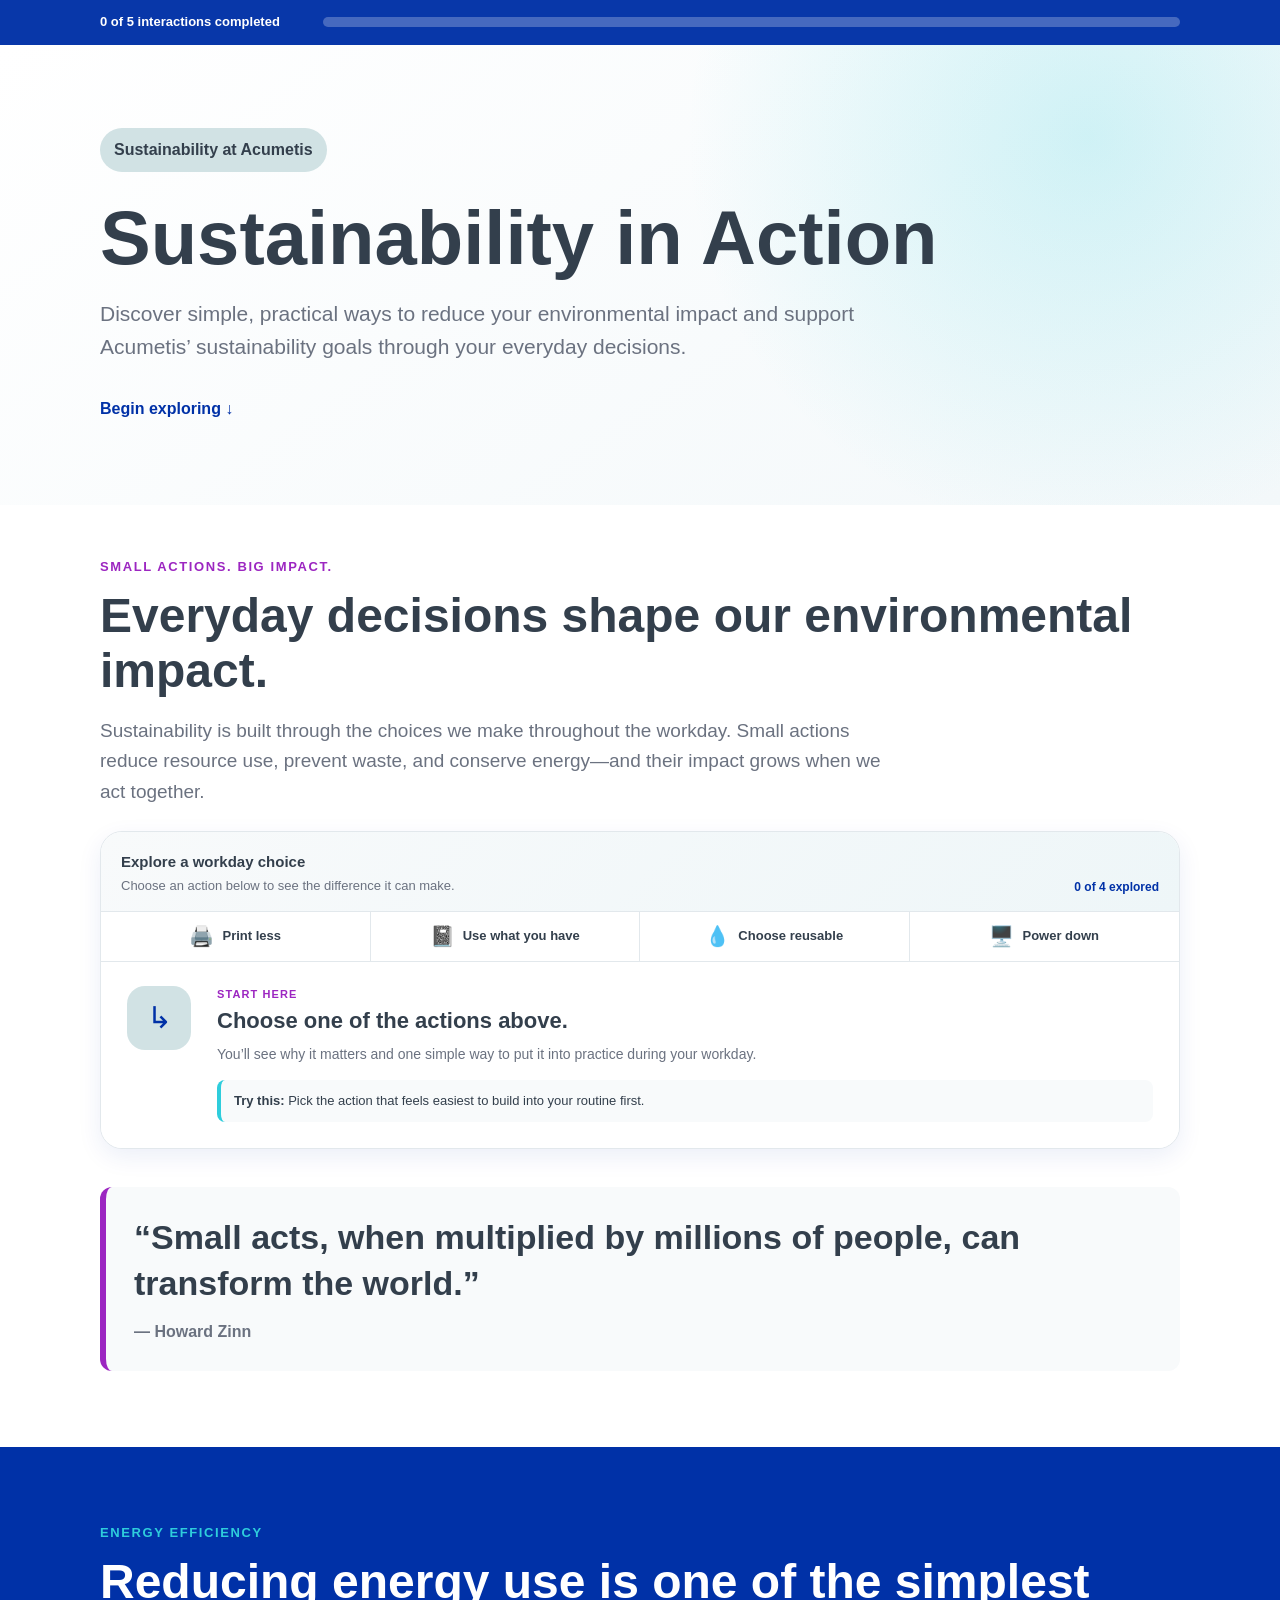
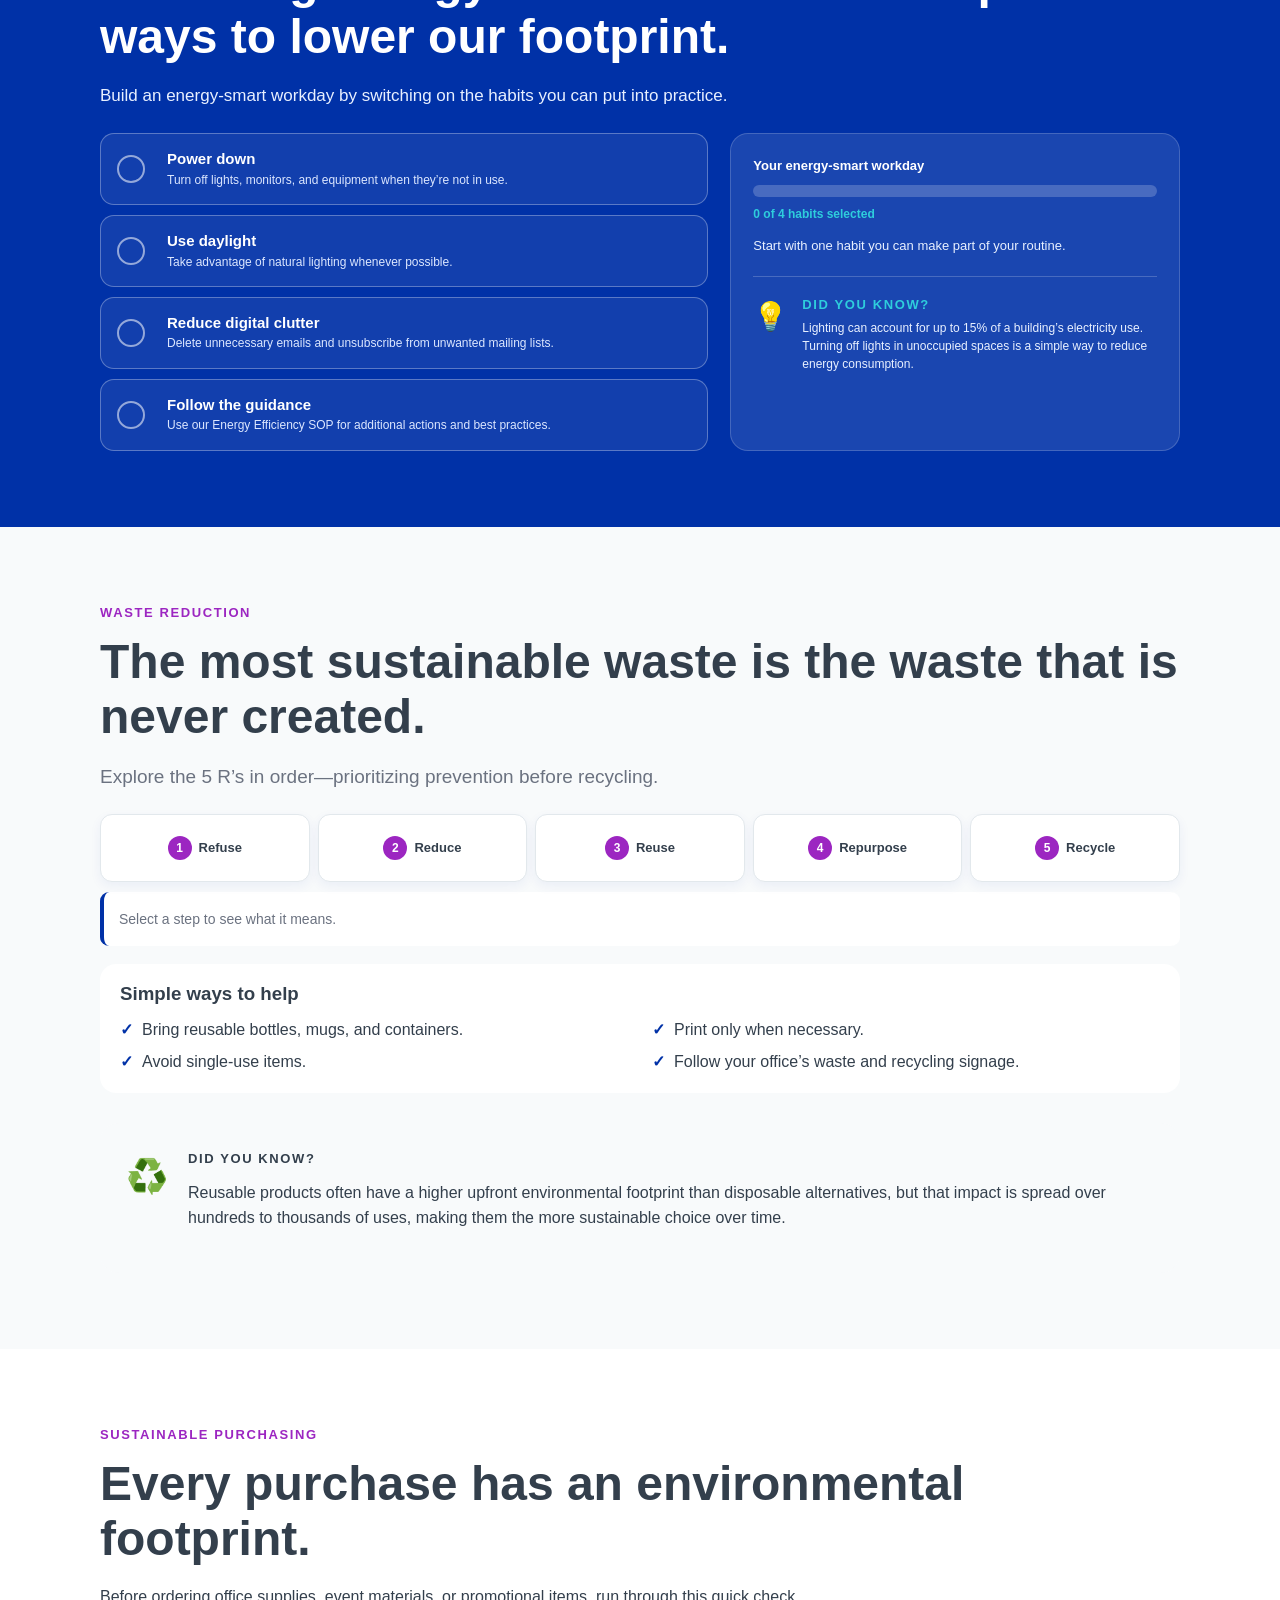
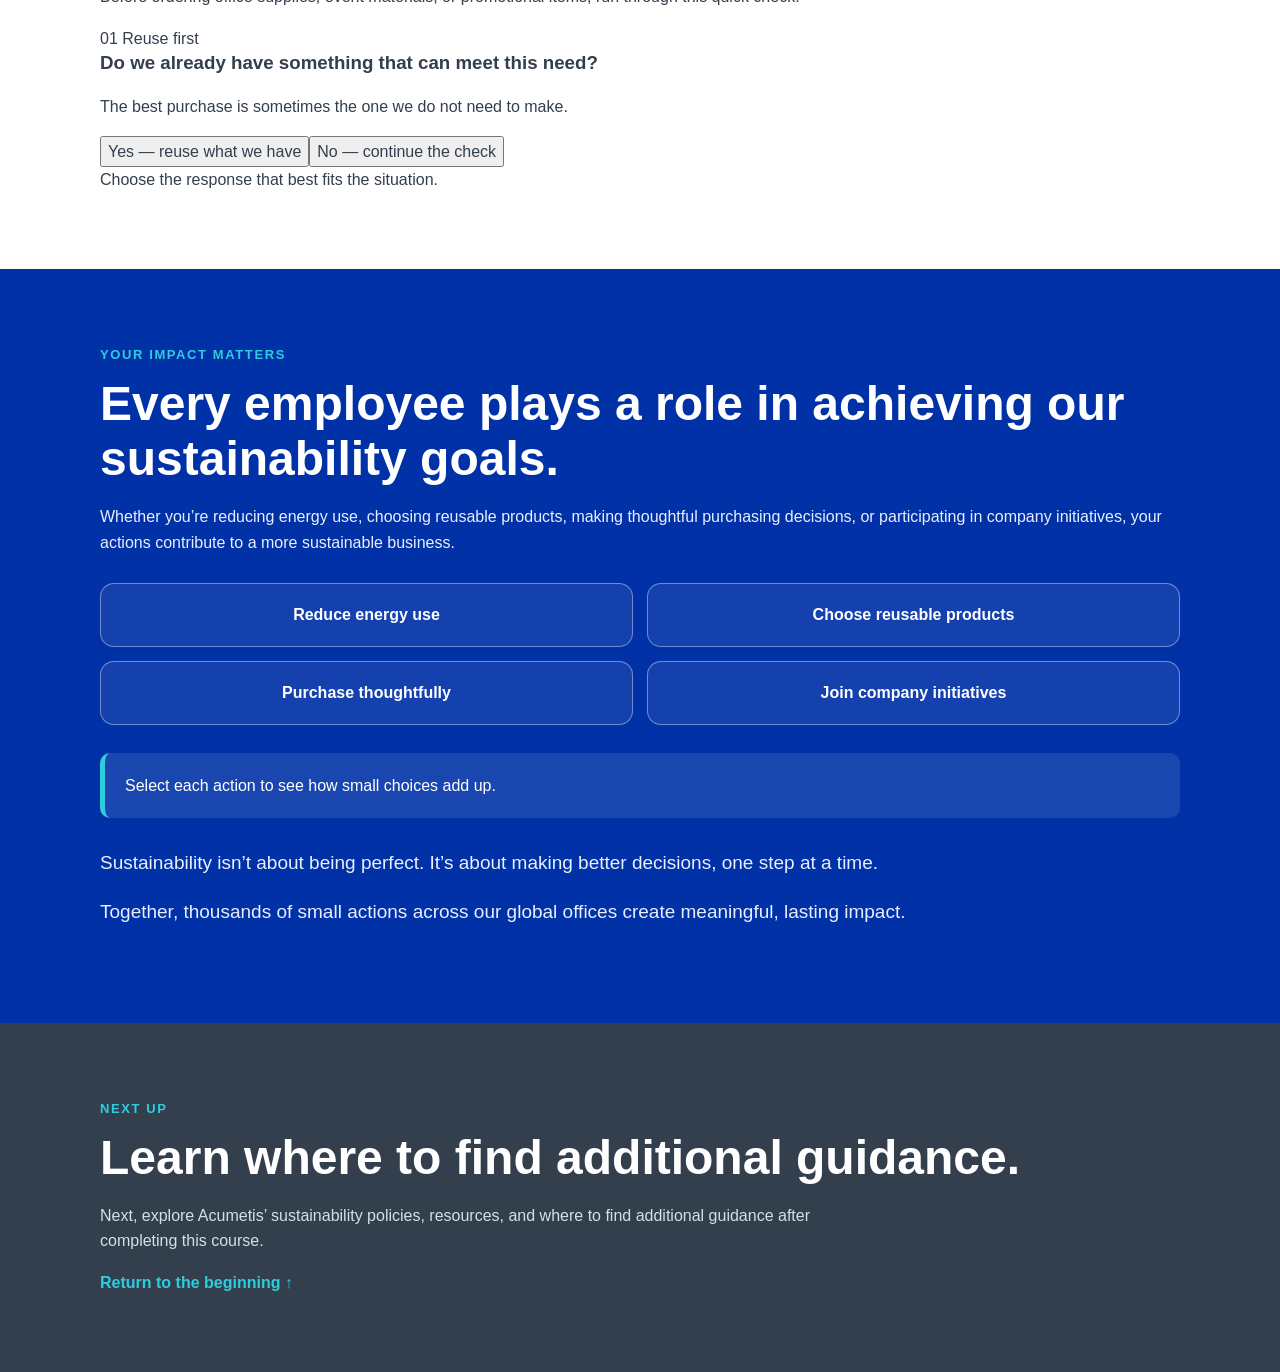
==== commit 634b9f72: "Replace purchasing cards with compact decision check" ====
--- a/index.html
+++ b/index.html
@@ -5,13 +5,13 @@
   <meta name="viewport" content="width=device-width, initial-scale=1.0">
   <meta name="description" content="Acumetis Sustainability in Action onboarding module.">
   <title>Sustainability in Action | Acumetis</title>
-  <link rel="stylesheet" href="styles.css?v=20260819-2">
+  <link rel="stylesheet" href="styles.css?v=20260819-3">
 </head>
 <body>
 <main id="top">
   <div class="overall-progress" aria-live="polite">
     <div class="progress-inner">
-      <div class="progress-label" id="progressLabel">0 of 4 interactions completed</div>
+      <div class="progress-label" id="progressLabel">0 of 5 interactions completed</div>
       <div class="progress-track"><div class="progress-bar" id="progressBar"></div></div>
     </div>
   </div>
@@ -147,16 +147,19 @@
     <div class="container">
       <p class="eyebrow">Sustainable Purchasing</p>
       <h2>Every purchase has an environmental footprint.</h2>
-      <p class="lead">Whether you’re ordering office supplies, event materials, or promotional items, thoughtful purchasing decisions can help reduce waste, conserve resources, and support responsible supply chains.</p>
-      <div class="purchase-panel">
-        <h3>Before you buy, ask yourself:</h3>
-        <div class="purchase-grid">
-          <button class="purchase-card" type="button"><span class="purchase-icon">✅</span>Purchase only what you need</button>
-          <button class="purchase-card" type="button"><span class="purchase-icon">🛠️</span>Choose quality products that are built to last</button>
-          <button class="purchase-card" type="button"><span class="purchase-icon">📦</span>Reduce packaging and avoid single-use items</button>
-          <button class="purchase-card" type="button"><span class="purchase-icon">🤝</span>Consider small businesses and diverse suppliers</button>
-          <button class="purchase-card wide" type="button"><span class="purchase-icon">🔁</span>Check whether something you already have can be reused before buying new</button>
+      <p class="purchase-intro">Before ordering office supplies, event materials, or promotional items, run through this quick check.</p>
+
+      <div class="purchase-check">
+        <div class="purchase-progress" aria-hidden="true"><div id="purchaseTrackFill"></div></div>
+        <div class="purchase-step-head">
+          <span class="purchase-step-number" id="purchaseNumber">01</span>
+          <span class="purchase-step-label" id="purchaseLabel">Reuse first</span>
         </div>
+        <h3 id="purchaseQuestion">Do we already have something that can meet this need?</h3>
+        <p class="purchase-helper" id="purchaseHelper">The best purchase is sometimes the one we do not need to make.</p>
+        <div class="purchase-options" id="purchaseOptions" aria-label="Purchasing decision options"></div>
+        <div class="purchase-feedback" id="purchaseFeedback" aria-live="polite">Choose the response that best fits the situation.</div>
+        <button class="purchase-next" id="purchaseNext" type="button" hidden>Next question →</button>
       </div>
     </div>
   </section>
@@ -189,6 +192,6 @@
     </div>
   </section>
 </main>
-<script src="app.js?v=20260819-2"></script>
+<script src="app.js?v=20260819-3"></script>
 </body>
 </html>
--- a/styles.css
+++ b/styles.css
@@ -32,9 +32,8 @@
 blockquote{margin:38px 0 0;padding:28px;border-left:6px solid var(--purple);border-radius:12px;background:var(--pale);font-size:clamp(23px,3vw,34px);font-weight:600;line-height:1.35}
 blockquote span{display:block;margin-top:14px;color:var(--muted);font-size:16px;font-weight:700}
 .energy-section,.impact-section{color:var(--white);background:var(--blue)}.energy-section h2,.energy-section h3,.impact-section h2{color:var(--white)}
-.energy-section p,.impact-section p{color:#E8F0FF}.two-column{display:grid;grid-template-columns:.8fr 1.2fr;gap:34px;align-items:start}.action-list{display:grid;gap:12px}
-.action-item{padding:18px;text-align:left;color:var(--white);cursor:pointer;border:1px solid rgba(255,255,255,.35);border-radius:14px;background:rgba(255,255,255,.08);transition:background .2s,transform .2s}
-.action-item:hover,.action-item.explored{transform:translateY(-3px);background:rgba(255,255,255,.16)}
+.energy-section p,.impact-section p{color:#E8F0FF}.energy-intro{max-width:760px;margin-bottom:24px;font-size:17px}
+.energy-challenge{display:grid;grid-template-columns:1.15fr .85fr;gap:22px;align-items:stretch}.energy-habits{display:grid;gap:10px}.energy-habit{display:grid;grid-template-columns:38px 1fr;gap:12px;align-items:center;padding:15px 16px;text-align:left;cursor:pointer;border:1px solid rgba(255,255,255,.30);border-radius:14px;background:rgba(255,255,255,.07);transition:background .2s,border-color .2s,transform .2s}.energy-habit:hover{background:rgba(255,255,255,.12)}.energy-habit.selected{border-color:var(--electric-blue);background:rgba(46,205,220,.14);transform:translateX(3px)}.energy-habit strong{display:block;color:var(--white);font-size:15px;line-height:1.3}.energy-habit small{display:block;margin-top:3px;color:#DCE7FF;font-size:12px;line-height:1.45}.habit-marker{width:28px;height:28px;display:flex;align-items:center;justify-content:center;border:2px solid rgba(255,255,255,.55);border-radius:50%;transition:background .2s,border-color .2s}.energy-habit.selected .habit-marker{border-color:var(--electric-blue);background:var(--electric-blue)}.energy-habit.selected .habit-marker::after{content:"✓";color:var(--dark-blue);font-size:15px;font-weight:700}.energy-meter-panel{padding:22px;border-radius:18px;background:rgba(255,255,255,.10);border:1px solid rgba(255,255,255,.18)}.meter-label{margin-bottom:8px!important;color:var(--white)!important;font-size:13px;font-weight:700}.energy-meter{height:12px;overflow:hidden;border-radius:999px;background:rgba(255,255,255,.20)}.energy-meter-fill{width:0;height:100%;border-radius:inherit;background:linear-gradient(90deg,var(--purple),var(--electric-blue));transition:width .3s ease}.energy-score{margin-top:8px;color:var(--electric-blue);font-size:12px;font-weight:700}.energy-feedback{margin:12px 0 0!important;color:#E8F0FF!important;font-size:13px;line-height:1.5}.energy-fact{display:flex;gap:14px;margin-top:20px;padding-top:18px;border-top:1px solid rgba(255,255,255,.20)}.energy-fact .fact-icon{font-size:28px}.energy-fact .eyebrow{margin-bottom:4px}.energy-fact p:last-child{margin:0;color:#E8F0FF;font-size:12px;line-height:1.5}
 .fact-card{display:flex;gap:20px;margin-top:30px;padding:26px;align-items:flex-start;border-radius:20px;background:rgba(255,255,255,.10)}
 .fact-card.pale{background:var(--pale)}.fact-card.pale p{color:var(--dark-blue)}.fact-icon{font-size:34px}
 .waste-section{background:var(--pale)}.r-selector{display:grid;grid-template-columns:repeat(5,minmax(0,1fr));gap:8px;margin-top:22px}
@@ -52,7 +51,7 @@
 .impact-choice.selected{color:var(--dark-blue);border-color:var(--electric-blue);background:var(--electric-blue)}
 .impact-message{padding:20px;border-left:5px solid var(--electric-blue);border-radius:10px;background:rgba(255,255,255,.10)}.closing-copy{margin-top:30px;font-size:19px}
 .next-section{color:var(--white);background:var(--dark-blue)}.next-section p{max-width:760px;color:var(--light-blue)}.next-link{color:var(--electric-blue)}
-@media(max-width:900px){.two-column,.purchase-grid,.impact-choices{grid-template-columns:1fr}.purchase-card.wide{grid-column:auto}.choice-tabs{grid-template-columns:repeat(2,1fr)}.choice-tab:nth-child(2){border-right:0}.choice-tab:nth-child(-n+2){border-bottom:1px solid var(--border)}}
-@media(max-width:700px){.section{padding:56px 18px}.progress-inner{align-items:flex-start;flex-direction:column;gap:7px}.progress-label{min-width:0}.progress-track{width:100%}.r-selector{grid-template-columns:repeat(3,minmax(0,1fr))}.simple-action-list{grid-template-columns:1fr}.choice-explorer-head{align-items:flex-start;flex-direction:column;gap:8px}.choice-stage{grid-template-columns:52px 1fr;gap:13px;padding:20px 18px}.choice-stage-icon{width:48px;height:48px;border-radius:14px;font-size:24px}.choice-stage h3{font-size:19px}}
+@media(max-width:900px){.purchase-grid,.impact-choices,.energy-challenge{grid-template-columns:1fr}.purchase-card.wide{grid-column:auto}.choice-tabs{grid-template-columns:repeat(2,1fr)}.choice-tab:nth-child(2){border-right:0}.choice-tab:nth-child(-n+2){border-bottom:1px solid var(--border)}.energy-meter-panel{padding:18px}.energy-habit.selected{transform:none}}
+@media(max-width:700px){.section{padding:56px 18px}.progress-inner{align-items:flex-start;flex-direction:column;gap:7px}.progress-label{min-width:0}.progress-track{width:100%}.r-selector{grid-template-columns:repeat(3,minmax(0,1fr))}.simple-action-list{grid-template-columns:1fr}.choice-explorer-head{align-items:flex-start;flex-direction:column;gap:8px}.choice-stage{grid-template-columns:52px 1fr;gap:13px;padding:20px 18px}.choice-stage-icon{width:48px;height:48px;border-radius:14px;font-size:24px}.choice-stage h3{font-size:19px}.energy-habit{grid-template-columns:32px 1fr;padding:13px}.habit-marker{width:24px;height:24px}}
 @media(max-width:480px){.choice-tab{justify-content:flex-start;padding:12px 10px;font-size:12px}.choice-tab-icon{font-size:18px}}
 @media(prefers-reduced-motion:reduce){*,*::before,*::after{scroll-behavior:auto!important;transition:none!important;animation:none!important}}
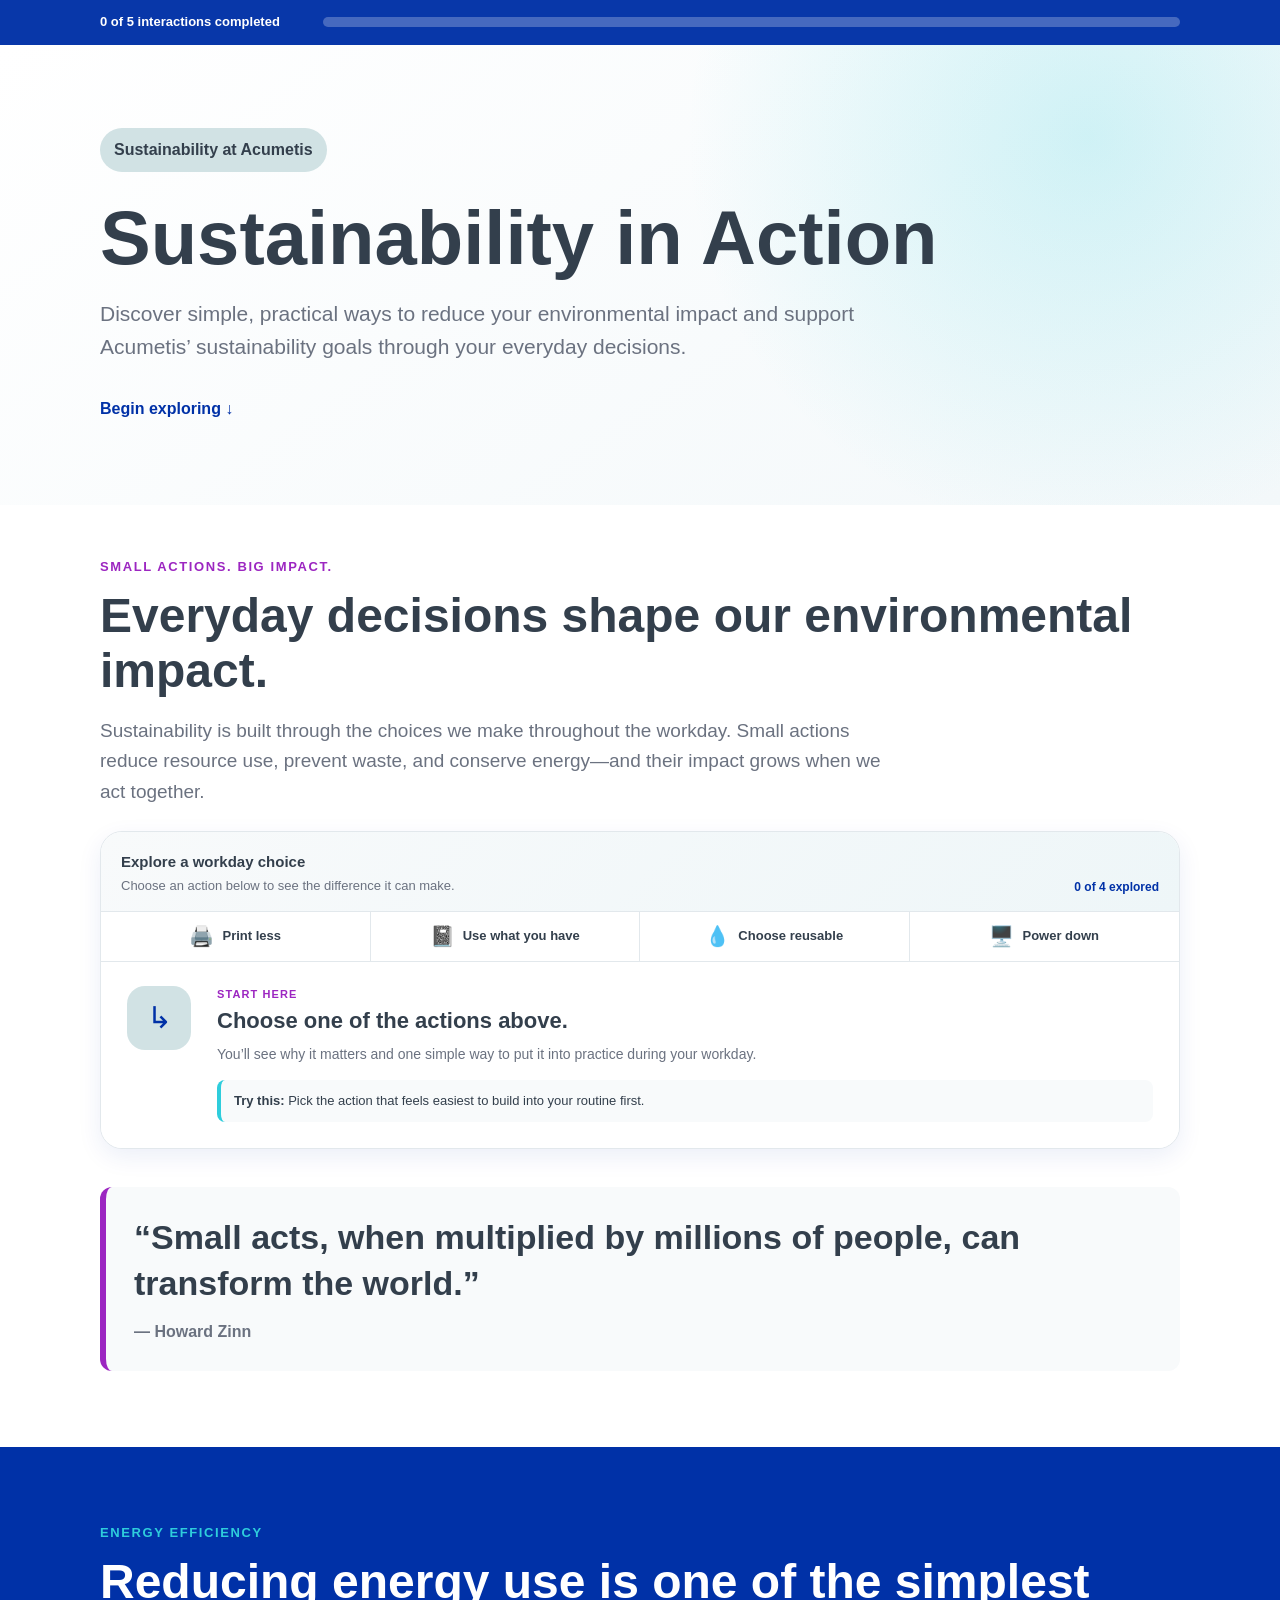
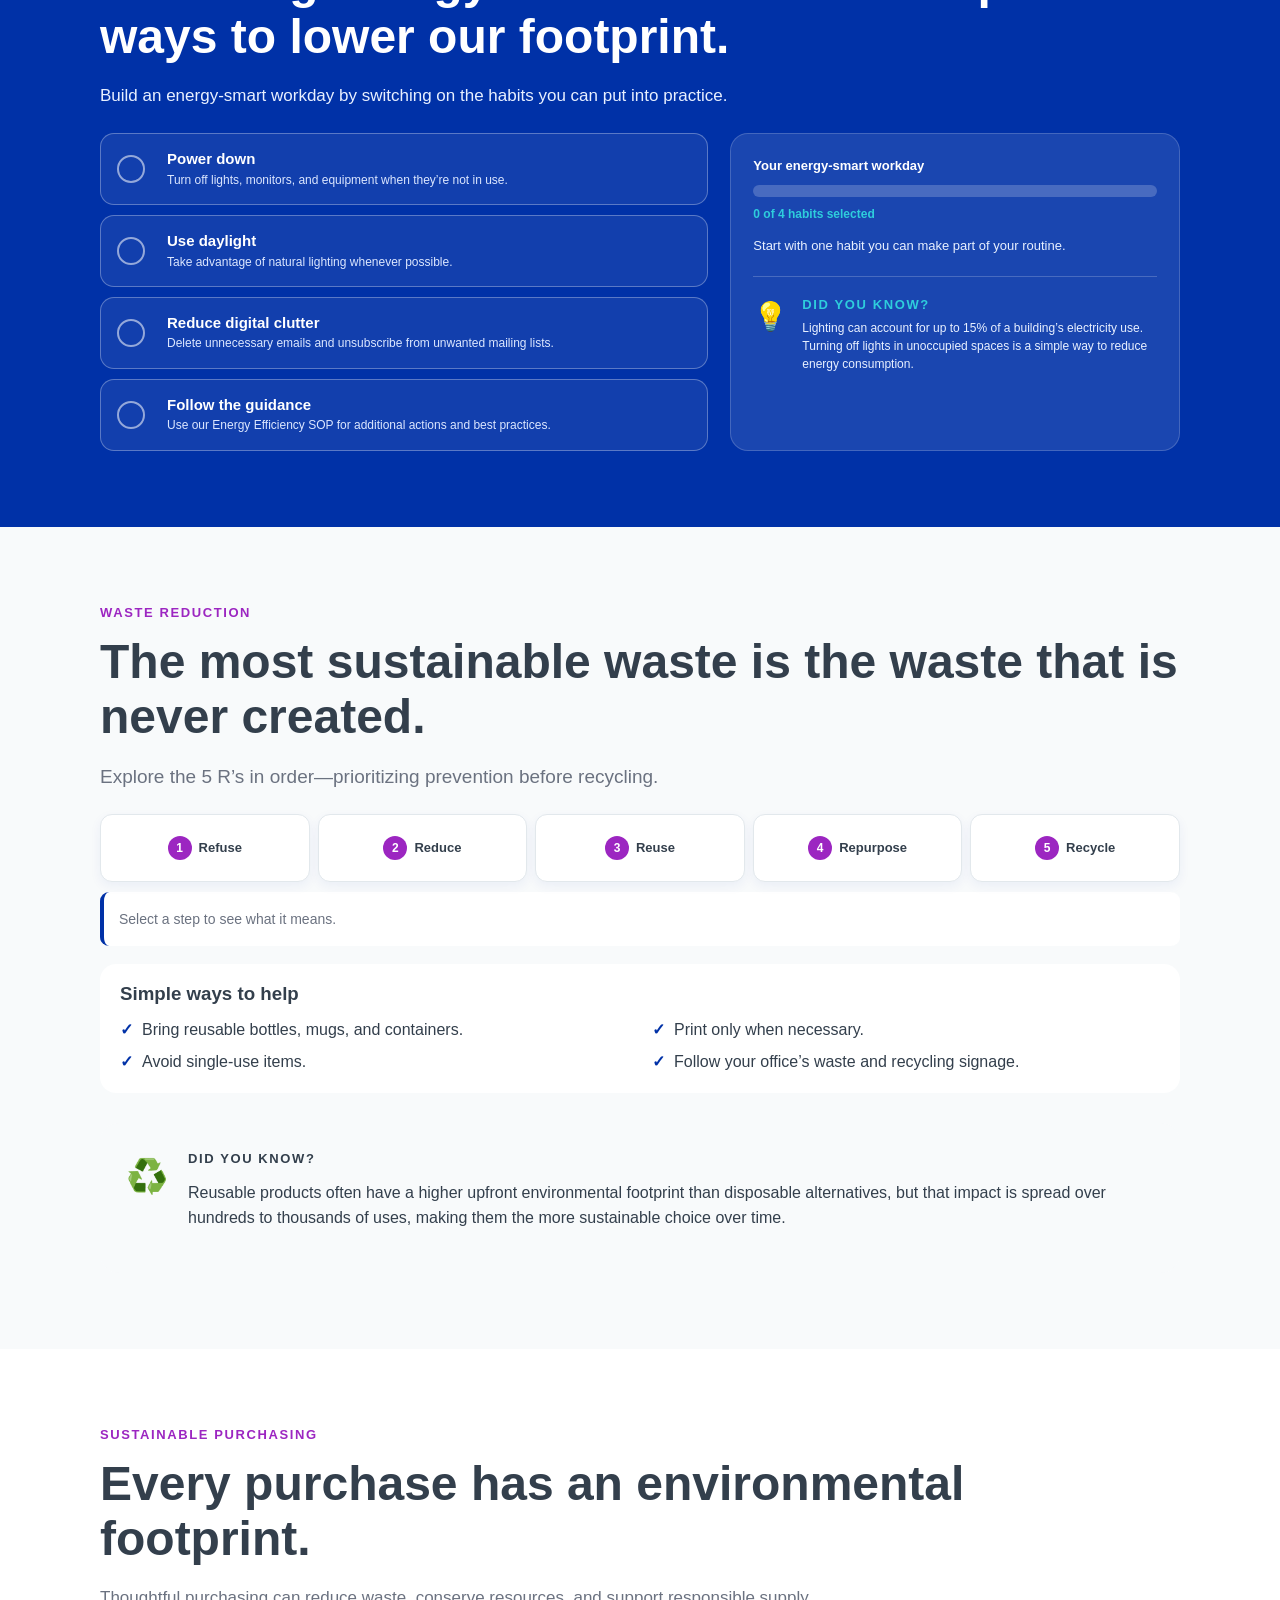
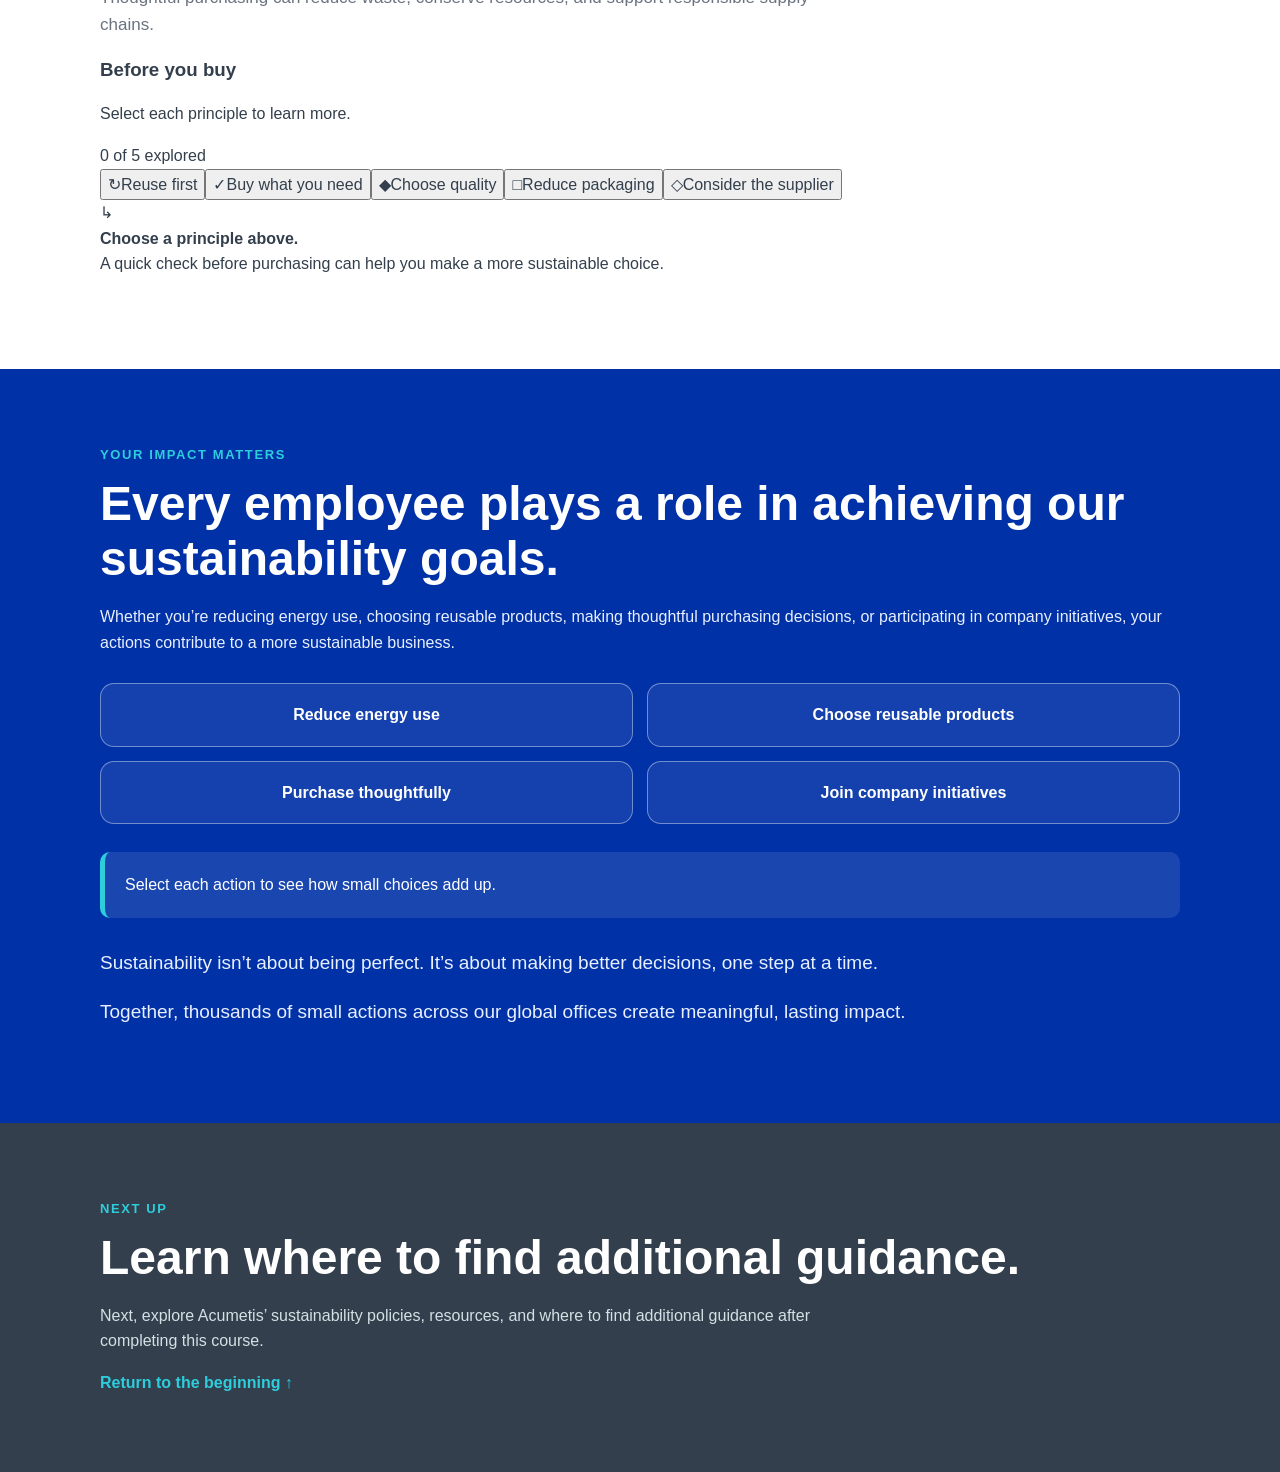
==== commit 69750703: "Simplify sustainable purchasing interaction" ====
--- a/index.html
+++ b/index.html
@@ -5,193 +5,16 @@
   <meta name="viewport" content="width=device-width, initial-scale=1.0">
   <meta name="description" content="Acumetis Sustainability in Action onboarding module.">
   <title>Sustainability in Action | Acumetis</title>
-  <link rel="stylesheet" href="styles.css?v=20260819-3">
+  <link rel="stylesheet" href="styles.css?v=20260819-4">
 </head>
 <body>
 <main id="top">
-  <div class="overall-progress" aria-live="polite">
-    <div class="progress-inner">
-      <div class="progress-label" id="progressLabel">0 of 5 interactions completed</div>
-      <div class="progress-track"><div class="progress-bar" id="progressBar"></div></div>
-    </div>
-  </div>
-
-  <section class="section hero">
-    <div class="container">
-      <span class="hero-tag">Sustainability at Acumetis</span>
-      <h1>Sustainability in Action</h1>
-      <p class="hero-subtitle">Discover simple, practical ways to reduce your environmental impact and support Acumetis’ sustainability goals through your everyday decisions.</p>
-      <a class="scroll-link" href="#small-actions">Begin exploring ↓</a>
-    </div>
-  </section>
-
-  <section class="section intro-section" id="small-actions">
-    <div class="container">
-      <p class="eyebrow">Small Actions. Big Impact.</p>
-      <h2>Everyday decisions shape our environmental impact.</h2>
-      <p class="lead decision-intro">Sustainability is built through the choices we make throughout the workday. Small actions reduce resource use, prevent waste, and conserve energy—and their impact grows when we act together.</p>
-
-      <div class="choice-explorer">
-        <div class="choice-explorer-head">
-          <div>
-            <p class="choice-label">Explore a workday choice</p>
-            <p class="choice-helper">Choose an action below to see the difference it can make.</p>
-          </div>
-          <div class="choice-count" id="choiceCount" aria-live="polite">0 of 4 explored</div>
-        </div>
-
-        <div class="choice-tabs" role="tablist" aria-label="Everyday sustainability actions">
-          <button class="choice-tab" type="button" role="tab" aria-selected="false" data-choice="print">
-            <span class="choice-tab-icon" aria-hidden="true">🖨️</span>
-            <span>Print less</span>
-          </button>
-          <button class="choice-tab" type="button" role="tab" aria-selected="false" data-choice="reuse">
-            <span class="choice-tab-icon" aria-hidden="true">📓</span>
-            <span>Use what you have</span>
-          </button>
-          <button class="choice-tab" type="button" role="tab" aria-selected="false" data-choice="reusable">
-            <span class="choice-tab-icon" aria-hidden="true">💧</span>
-            <span>Choose reusable</span>
-          </button>
-          <button class="choice-tab" type="button" role="tab" aria-selected="false" data-choice="power">
-            <span class="choice-tab-icon" aria-hidden="true">🖥️</span>
-            <span>Power down</span>
-          </button>
-        </div>
-
-        <div class="choice-stage" id="choiceStage" aria-live="polite">
-          <div class="choice-stage-icon" id="choiceStageIcon" aria-hidden="true">↳</div>
-          <div class="choice-stage-copy">
-            <p class="choice-stage-kicker" id="choiceStageKicker">Start here</p>
-            <h3 id="choiceStageTitle">Choose one of the actions above.</h3>
-            <p id="choiceStageWhy">You’ll see why it matters and one simple way to put it into practice during your workday.</p>
-            <div class="choice-tip" id="choiceTip"><strong>Try this:</strong> Pick the action that feels easiest to build into your routine first.</div>
-          </div>
-        </div>
-      </div>
-
-      <blockquote>“Small acts, when multiplied by millions of people, can transform the world.”<span>— Howard Zinn</span></blockquote>
-    </div>
-  </section>
-
-  <section class="section energy-section" id="energy">
-    <div class="container">
-      <p class="eyebrow light">Energy Efficiency</p>
-      <h2>Reducing energy use is one of the simplest ways to lower our footprint.</h2>
-      <p class="energy-intro">Build an energy-smart workday by switching on the habits you can put into practice.</p>
-
-      <div class="energy-challenge">
-        <div class="energy-habits" role="group" aria-label="Energy-saving habits">
-          <button class="energy-habit" type="button" aria-pressed="false">
-            <span class="habit-marker" aria-hidden="true"></span>
-            <span><strong>Power down</strong><small>Turn off lights, monitors, and equipment when they’re not in use.</small></span>
-          </button>
-          <button class="energy-habit" type="button" aria-pressed="false">
-            <span class="habit-marker" aria-hidden="true"></span>
-            <span><strong>Use daylight</strong><small>Take advantage of natural lighting whenever possible.</small></span>
-          </button>
-          <button class="energy-habit" type="button" aria-pressed="false">
-            <span class="habit-marker" aria-hidden="true"></span>
-            <span><strong>Reduce digital clutter</strong><small>Delete unnecessary emails and unsubscribe from unwanted mailing lists.</small></span>
-          </button>
-          <button class="energy-habit" type="button" aria-pressed="false">
-            <span class="habit-marker" aria-hidden="true"></span>
-            <span><strong>Follow the guidance</strong><small>Use our Energy Efficiency SOP for additional actions and best practices.</small></span>
-          </button>
-        </div>
-
-        <aside class="energy-meter-panel">
-          <p class="meter-label">Your energy-smart workday</p>
-          <div class="energy-meter" aria-hidden="true"><div class="energy-meter-fill" id="energyMeterFill"></div></div>
-          <div class="energy-score" id="energyScore" aria-live="polite">0 of 4 habits selected</div>
-          <p class="energy-feedback" id="energyFeedback">Start with one habit you can make part of your routine.</p>
-          <div class="energy-fact">
-            <span class="fact-icon">💡</span>
-            <div><p class="eyebrow light">Did you know?</p><p>Lighting can account for up to 15% of a building’s electricity use. Turning off lights in unoccupied spaces is a simple way to reduce energy consumption.</p></div>
-          </div>
-        </aside>
-      </div>
-    </div>
-  </section>
-
-  <section class="section waste-section" id="waste">
-    <div class="container">
-      <p class="eyebrow">Waste Reduction</p>
-      <h2>The most sustainable waste is the waste that is never created.</h2>
-      <p class="lead">Explore the 5 R’s in order—prioritizing prevention before recycling.</p>
-      <div class="r-selector" role="group" aria-label="The 5 Rs of waste reduction">
-        <button class="r-card" type="button" data-detail="Refuse what you don’t need." aria-pressed="false"><span class="r-number">1</span><span class="r-title">Refuse</span></button>
-        <button class="r-card" type="button" data-detail="Reduce what you use." aria-pressed="false"><span class="r-number">2</span><span class="r-title">Reduce</span></button>
-        <button class="r-card" type="button" data-detail="Reuse whenever possible." aria-pressed="false"><span class="r-number">3</span><span class="r-title">Reuse</span></button>
-        <button class="r-card" type="button" data-detail="Repurpose before disposing." aria-pressed="false"><span class="r-number">4</span><span class="r-title">Repurpose</span></button>
-        <button class="r-card" type="button" data-detail="Recycle correctly according to local office guidance." aria-pressed="false"><span class="r-number">5</span><span class="r-title">Recycle</span></button>
-      </div>
-      <div class="r-detail" id="rDetail" aria-live="polite">Select a step to see what it means.</div>
-      <div class="simple-actions">
-        <h3>Simple ways to help</h3>
-        <ul class="simple-action-list">
-          <li>Bring reusable bottles, mugs, and containers.</li>
-          <li>Print only when necessary.</li>
-          <li>Avoid single-use items.</li>
-          <li>Follow your office’s waste and recycling signage.</li>
-        </ul>
-      </div>
-      <div class="fact-card pale">
-        <span class="fact-icon">♻️</span>
-        <div><p class="eyebrow">Did you know?</p><p>Reusable products often have a higher upfront environmental footprint than disposable alternatives, but that impact is spread over hundreds to thousands of uses, making them the more sustainable choice over time.</p></div>
-      </div>
-    </div>
-  </section>
-
-  <section class="section purchasing-section" id="purchasing">
-    <div class="container">
-      <p class="eyebrow">Sustainable Purchasing</p>
-      <h2>Every purchase has an environmental footprint.</h2>
-      <p class="purchase-intro">Before ordering office supplies, event materials, or promotional items, run through this quick check.</p>
-
-      <div class="purchase-check">
-        <div class="purchase-progress" aria-hidden="true"><div id="purchaseTrackFill"></div></div>
-        <div class="purchase-step-head">
-          <span class="purchase-step-number" id="purchaseNumber">01</span>
-          <span class="purchase-step-label" id="purchaseLabel">Reuse first</span>
-        </div>
-        <h3 id="purchaseQuestion">Do we already have something that can meet this need?</h3>
-        <p class="purchase-helper" id="purchaseHelper">The best purchase is sometimes the one we do not need to make.</p>
-        <div class="purchase-options" id="purchaseOptions" aria-label="Purchasing decision options"></div>
-        <div class="purchase-feedback" id="purchaseFeedback" aria-live="polite">Choose the response that best fits the situation.</div>
-        <button class="purchase-next" id="purchaseNext" type="button" hidden>Next question →</button>
-      </div>
-    </div>
-  </section>
-
-  <section class="section impact-section" id="impact">
-    <div class="container">
-      <p class="eyebrow light">Your Impact Matters</p>
-      <h2>Every employee plays a role in achieving our sustainability goals.</h2>
-      <p>Whether you’re reducing energy use, choosing reusable products, making thoughtful purchasing decisions, or participating in company initiatives, your actions contribute to a more sustainable business.</p>
-      <div class="impact-choices">
-        <button class="impact-choice" type="button">Reduce energy use</button>
-        <button class="impact-choice" type="button">Choose reusable products</button>
-        <button class="impact-choice" type="button">Purchase thoughtfully</button>
-        <button class="impact-choice" type="button">Join company initiatives</button>
-      </div>
-      <div class="impact-message" id="impactMessage" aria-live="polite">Select each action to see how small choices add up.</div>
-      <div class="closing-copy">
-        <p>Sustainability isn’t about being perfect. It’s about making better decisions, one step at a time.</p>
-        <p>Together, thousands of small actions across our global offices create meaningful, lasting impact.</p>
-      </div>
-    </div>
-  </section>
-
-  <section class="section next-section">
-    <div class="container">
-      <p class="eyebrow light">Next Up</p>
-      <h2>Learn where to find additional guidance.</h2>
-      <p>Next, explore Acumetis’ sustainability policies, resources, and where to find additional guidance after completing this course.</p>
-      <a class="next-link" href="#top">Return to the beginning ↑</a>
-    </div>
-  </section>
-</main>
-<script src="app.js?v=20260819-3"></script>
-</body>
-</html>
+  <div class="overall-progress" aria-live="polite"><div class="progress-inner"><div class="progress-label" id="progressLabel">0 of 5 interactions completed</div><div class="progress-track"><div class="progress-bar" id="progressBar"></div></div></div></div>
+  <section class="section hero"><div class="container"><span class="hero-tag">Sustainability at Acumetis</span><h1>Sustainability in Action</h1><p class="hero-subtitle">Discover simple, practical ways to reduce your environmental impact and support Acumetis’ sustainability goals through your everyday decisions.</p><a class="scroll-link" href="#small-actions">Begin exploring ↓</a></div></section>
+  <section class="section intro-section" id="small-actions"><div class="container"><p class="eyebrow">Small Actions. Big Impact.</p><h2>Everyday decisions shape our environmental impact.</h2><p class="lead decision-intro">Sustainability is built through the choices we make throughout the workday. Small actions reduce resource use, prevent waste, and conserve energy—and their impact grows when we act together.</p><div class="choice-explorer"><div class="choice-explorer-head"><div><p class="choice-label">Explore a workday choice</p><p class="choice-helper">Choose an action below to see the difference it can make.</p></div><div class="choice-count" id="choiceCount" aria-live="polite">0 of 4 explored</div></div><div class="choice-tabs" role="tablist" aria-label="Everyday sustainability actions"><button class="choice-tab" type="button" role="tab" aria-selected="false" data-choice="print"><span class="choice-tab-icon">🖨️</span><span>Print less</span></button><button class="choice-tab" type="button" role="tab" aria-selected="false" data-choice="reuse"><span class="choice-tab-icon">📓</span><span>Use what you have</span></button><button class="choice-tab" type="button" role="tab" aria-selected="false" data-choice="reusable"><span class="choice-tab-icon">💧</span><span>Choose reusable</span></button><button class="choice-tab" type="button" role="tab" aria-selected="false" data-choice="power"><span class="choice-tab-icon">🖥️</span><span>Power down</span></button></div><div class="choice-stage" id="choiceStage" aria-live="polite"><div class="choice-stage-icon" id="choiceStageIcon">↳</div><div class="choice-stage-copy"><p class="choice-stage-kicker" id="choiceStageKicker">Start here</p><h3 id="choiceStageTitle">Choose one of the actions above.</h3><p id="choiceStageWhy">You’ll see why it matters and one simple way to put it into practice during your workday.</p><div class="choice-tip" id="choiceTip"><strong>Try this:</strong> Pick the action that feels easiest to build into your routine first.</div></div></div></div><blockquote>“Small acts, when multiplied by millions of people, can transform the world.”<span>— Howard Zinn</span></blockquote></div></section>
+  <section class="section energy-section" id="energy"><div class="container"><p class="eyebrow light">Energy Efficiency</p><h2>Reducing energy use is one of the simplest ways to lower our footprint.</h2><p class="energy-intro">Build an energy-smart workday by switching on the habits you can put into practice.</p><div class="energy-challenge"><div class="energy-habits" role="group"><button class="energy-habit" type="button" aria-pressed="false"><span class="habit-marker"></span><span><strong>Power down</strong><small>Turn off lights, monitors, and equipment when they’re not in use.</small></span></button><button class="energy-habit" type="button" aria-pressed="false"><span class="habit-marker"></span><span><strong>Use daylight</strong><small>Take advantage of natural lighting whenever possible.</small></span></button><button class="energy-habit" type="button" aria-pressed="false"><span class="habit-marker"></span><span><strong>Reduce digital clutter</strong><small>Delete unnecessary emails and unsubscribe from unwanted mailing lists.</small></span></button><button class="energy-habit" type="button" aria-pressed="false"><span class="habit-marker"></span><span><strong>Follow the guidance</strong><small>Use our Energy Efficiency SOP for additional actions and best practices.</small></span></button></div><aside class="energy-meter-panel"><p class="meter-label">Your energy-smart workday</p><div class="energy-meter"><div class="energy-meter-fill" id="energyMeterFill"></div></div><div class="energy-score" id="energyScore">0 of 4 habits selected</div><p class="energy-feedback" id="energyFeedback">Start with one habit you can make part of your routine.</p><div class="energy-fact"><span class="fact-icon">💡</span><div><p class="eyebrow light">Did you know?</p><p>Lighting can account for up to 15% of a building’s electricity use. Turning off lights in unoccupied spaces is a simple way to reduce energy consumption.</p></div></div></aside></div></div></section>
+  <section class="section waste-section" id="waste"><div class="container"><p class="eyebrow">Waste Reduction</p><h2>The most sustainable waste is the waste that is never created.</h2><p class="lead">Explore the 5 R’s in order—prioritizing prevention before recycling.</p><div class="r-selector"><button class="r-card" data-detail="Refuse what you don’t need."><span class="r-number">1</span><span class="r-title">Refuse</span></button><button class="r-card" data-detail="Reduce what you use."><span class="r-number">2</span><span class="r-title">Reduce</span></button><button class="r-card" data-detail="Reuse whenever possible."><span class="r-number">3</span><span class="r-title">Reuse</span></button><button class="r-card" data-detail="Repurpose before disposing."><span class="r-number">4</span><span class="r-title">Repurpose</span></button><button class="r-card" data-detail="Recycle correctly according to local office guidance."><span class="r-number">5</span><span class="r-title">Recycle</span></button></div><div class="r-detail" id="rDetail">Select a step to see what it means.</div><div class="simple-actions"><h3>Simple ways to help</h3><ul class="simple-action-list"><li>Bring reusable bottles, mugs, and containers.</li><li>Print only when necessary.</li><li>Avoid single-use items.</li><li>Follow your office’s waste and recycling signage.</li></ul></div><div class="fact-card pale"><span class="fact-icon">♻️</span><div><p class="eyebrow">Did you know?</p><p>Reusable products often have a higher upfront environmental footprint than disposable alternatives, but that impact is spread over hundreds to thousands of uses, making them the more sustainable choice over time.</p></div></div></div></section>
+  <section class="section purchasing-section" id="purchasing"><div class="container"><p class="eyebrow">Sustainable Purchasing</p><h2>Every purchase has an environmental footprint.</h2><p class="purchase-intro">Thoughtful purchasing can reduce waste, conserve resources, and support responsible supply chains.</p><div class="purchase-strip"><div class="purchase-strip-head"><div><h3>Before you buy</h3><p>Select each principle to learn more.</p></div><span id="purchaseCount">0 of 5 explored</span></div><div class="purchase-principles" role="tablist"><button class="purchase-principle" data-purchase="reuse"><span>↻</span>Reuse first</button><button class="purchase-principle" data-purchase="need"><span>✓</span>Buy what you need</button><button class="purchase-principle" data-purchase="quality"><span>◆</span>Choose quality</button><button class="purchase-principle" data-purchase="packaging"><span>□</span>Reduce packaging</button><button class="purchase-principle" data-purchase="supplier"><span>◇</span>Consider the supplier</button></div><div class="purchase-detail" id="purchaseDetail" aria-live="polite"><div class="purchase-detail-icon" id="purchaseDetailIcon">↳</div><div><strong id="purchaseDetailTitle">Choose a principle above.</strong><p id="purchaseDetailCopy">A quick check before purchasing can help you make a more sustainable choice.</p></div></div></div></div></section>
+  <section class="section impact-section" id="impact"><div class="container"><p class="eyebrow light">Your Impact Matters</p><h2>Every employee plays a role in achieving our sustainability goals.</h2><p>Whether you’re reducing energy use, choosing reusable products, making thoughtful purchasing decisions, or participating in company initiatives, your actions contribute to a more sustainable business.</p><div class="impact-choices"><button class="impact-choice">Reduce energy use</button><button class="impact-choice">Choose reusable products</button><button class="impact-choice">Purchase thoughtfully</button><button class="impact-choice">Join company initiatives</button></div><div class="impact-message" id="impactMessage">Select each action to see how small choices add up.</div><div class="closing-copy"><p>Sustainability isn’t about being perfect. It’s about making better decisions, one step at a time.</p><p>Together, thousands of small actions across our global offices create meaningful, lasting impact.</p></div></div></section>
+  <section class="section next-section"><div class="container"><p class="eyebrow light">Next Up</p><h2>Learn where to find additional guidance.</h2><p>Next, explore Acumetis’ sustainability policies, resources, and where to find additional guidance after completing this course.</p><a class="next-link" href="#top">Return to the beginning ↑</a></div></section>
+</main><script src="app.js?v=20260819-4"></script></body></html>
--- a/styles.css
+++ b/styles.css
@@ -42,16 +42,13 @@
 .r-number{display:flex;width:24px;height:24px;flex:0 0 24px;align-items:center;justify-content:center;border-radius:50%;color:var(--white);background:var(--purple);font-size:12px;font-weight:700}.r-card.active .r-number{color:var(--dark-blue);background:var(--electric-blue)}.r-title{font-size:13px;font-weight:700}
 .r-detail{min-height:54px;display:flex;margin-top:10px;padding:12px 15px;align-items:center;border-left:4px solid var(--blue);border-radius:9px;background:var(--white);color:var(--muted);font-size:14px}
 .simple-actions{margin-top:18px;padding:18px 20px;border-radius:16px;background:var(--white)}.simple-actions h3{margin-bottom:10px}.simple-action-list{display:grid;grid-template-columns:repeat(2,minmax(0,1fr));gap:7px 24px;margin:0;padding:0;list-style:none}.simple-action-list li{position:relative;padding-left:22px}.simple-action-list li::before{content:"✓";position:absolute;left:0;color:var(--blue);font-weight:700}
-.purchase-panel{margin-top:28px;padding:30px;border-radius:22px;background:var(--light-blue)}
-.purchase-grid{display:grid;grid-template-columns:repeat(2,minmax(0,1fr));gap:14px;margin-top:20px}
-.purchase-card{min-height:130px;display:flex;gap:14px;padding:20px;align-items:center;text-align:left;cursor:pointer;border:1px solid rgba(0,49,167,.16);border-radius:16px;background:var(--white);font-weight:700;transition:transform .2s,border-color .2s}
-.purchase-card:hover,.purchase-card.explored{transform:translateY(-4px);border-color:var(--blue)}.purchase-card.wide{grid-column:1/-1}.purchase-icon{font-size:28px}
+.purchase-intro{max-width:760px;margin-bottom:20px;color:var(--muted);font-size:17px}.purchase-check{max-width:820px;margin-top:20px;padding:22px 24px 24px;border:1px solid var(--border);border-radius:20px;background:linear-gradient(135deg,#F8FAFB,#EEF5F7);box-shadow:var(--shadow)}.purchase-progress{height:7px;overflow:hidden;margin-bottom:18px;border-radius:999px;background:#DDE6EA}.purchase-progress div{width:0;height:100%;border-radius:inherit;background:linear-gradient(90deg,var(--purple),var(--blue));transition:width .3s ease}.purchase-step-head{display:flex;gap:9px;align-items:center;margin-bottom:7px}.purchase-step-number{display:inline-flex;width:34px;height:34px;align-items:center;justify-content:center;border-radius:50%;color:var(--white);background:var(--blue);font-size:11px;font-weight:700}.purchase-step-label{color:var(--purple);font-size:11px;font-weight:700;letter-spacing:1px;text-transform:uppercase}.purchase-check h3{margin:0 0 5px;font-size:22px}.purchase-helper{margin:0 0 16px;color:var(--muted);font-size:13px;line-height:1.5}.purchase-options{display:grid;grid-template-columns:repeat(2,minmax(0,1fr));gap:10px}.purchase-option{min-height:58px;padding:12px 14px;text-align:left;cursor:pointer;border:1px solid var(--border);border-radius:12px;background:var(--white);font-size:13px;font-weight:700;line-height:1.4;transition:border-color .2s,background .2s,transform .2s}.purchase-option:hover{border-color:var(--blue);transform:translateY(-1px)}.purchase-option.selected{color:var(--blue);border-color:var(--blue);background:#F1F6FF}.purchase-feedback{margin-top:12px;padding:10px 12px;border-left:4px solid #C6D5DB;border-radius:7px;background:rgba(255,255,255,.7);color:var(--muted);font-size:12px;line-height:1.5}.purchase-feedback.answered{border-left-color:var(--electric-blue);color:var(--dark-blue)}.purchase-next{margin-top:12px;padding:9px 14px;cursor:pointer;border:0;border-radius:10px;color:var(--white);background:var(--blue);font-size:12px;font-weight:700}.purchase-next:hover{background:#00278A}
 .impact-choices{display:grid;grid-template-columns:repeat(2,minmax(0,1fr));gap:14px;margin:28px 0}
 .impact-choice{padding:18px;color:var(--white);cursor:pointer;border:1px solid rgba(255,255,255,.40);border-radius:14px;background:rgba(255,255,255,.08);font-weight:700}
 .impact-choice.selected{color:var(--dark-blue);border-color:var(--electric-blue);background:var(--electric-blue)}
 .impact-message{padding:20px;border-left:5px solid var(--electric-blue);border-radius:10px;background:rgba(255,255,255,.10)}.closing-copy{margin-top:30px;font-size:19px}
 .next-section{color:var(--white);background:var(--dark-blue)}.next-section p{max-width:760px;color:var(--light-blue)}.next-link{color:var(--electric-blue)}
-@media(max-width:900px){.purchase-grid,.impact-choices,.energy-challenge{grid-template-columns:1fr}.purchase-card.wide{grid-column:auto}.choice-tabs{grid-template-columns:repeat(2,1fr)}.choice-tab:nth-child(2){border-right:0}.choice-tab:nth-child(-n+2){border-bottom:1px solid var(--border)}.energy-meter-panel{padding:18px}.energy-habit.selected{transform:none}}
-@media(max-width:700px){.section{padding:56px 18px}.progress-inner{align-items:flex-start;flex-direction:column;gap:7px}.progress-label{min-width:0}.progress-track{width:100%}.r-selector{grid-template-columns:repeat(3,minmax(0,1fr))}.simple-action-list{grid-template-columns:1fr}.choice-explorer-head{align-items:flex-start;flex-direction:column;gap:8px}.choice-stage{grid-template-columns:52px 1fr;gap:13px;padding:20px 18px}.choice-stage-icon{width:48px;height:48px;border-radius:14px;font-size:24px}.choice-stage h3{font-size:19px}.energy-habit{grid-template-columns:32px 1fr;padding:13px}.habit-marker{width:24px;height:24px}}
+@media(max-width:900px){.impact-choices,.energy-challenge{grid-template-columns:1fr}.choice-tabs{grid-template-columns:repeat(2,1fr)}.choice-tab:nth-child(2){border-right:0}.choice-tab:nth-child(-n+2){border-bottom:1px solid var(--border)}.energy-meter-panel{padding:18px}.energy-habit.selected{transform:none}}
+@media(max-width:700px){.section{padding:56px 18px}.progress-inner{align-items:flex-start;flex-direction:column;gap:7px}.progress-label{min-width:0}.progress-track{width:100%}.r-selector{grid-template-columns:repeat(3,minmax(0,1fr))}.simple-action-list{grid-template-columns:1fr}.choice-explorer-head{align-items:flex-start;flex-direction:column;gap:8px}.choice-stage{grid-template-columns:52px 1fr;gap:13px;padding:20px 18px}.choice-stage-icon{width:48px;height:48px;border-radius:14px;font-size:24px}.choice-stage h3{font-size:19px}.energy-habit{grid-template-columns:32px 1fr;padding:13px}.habit-marker{width:24px;height:24px}.purchase-check{padding:18px}.purchase-options{grid-template-columns:1fr}.purchase-check h3{font-size:19px}}
 @media(max-width:480px){.choice-tab{justify-content:flex-start;padding:12px 10px;font-size:12px}.choice-tab-icon{font-size:18px}}
 @media(prefers-reduced-motion:reduce){*,*::before,*::after{scroll-behavior:auto!important;transition:none!important;animation:none!important}}
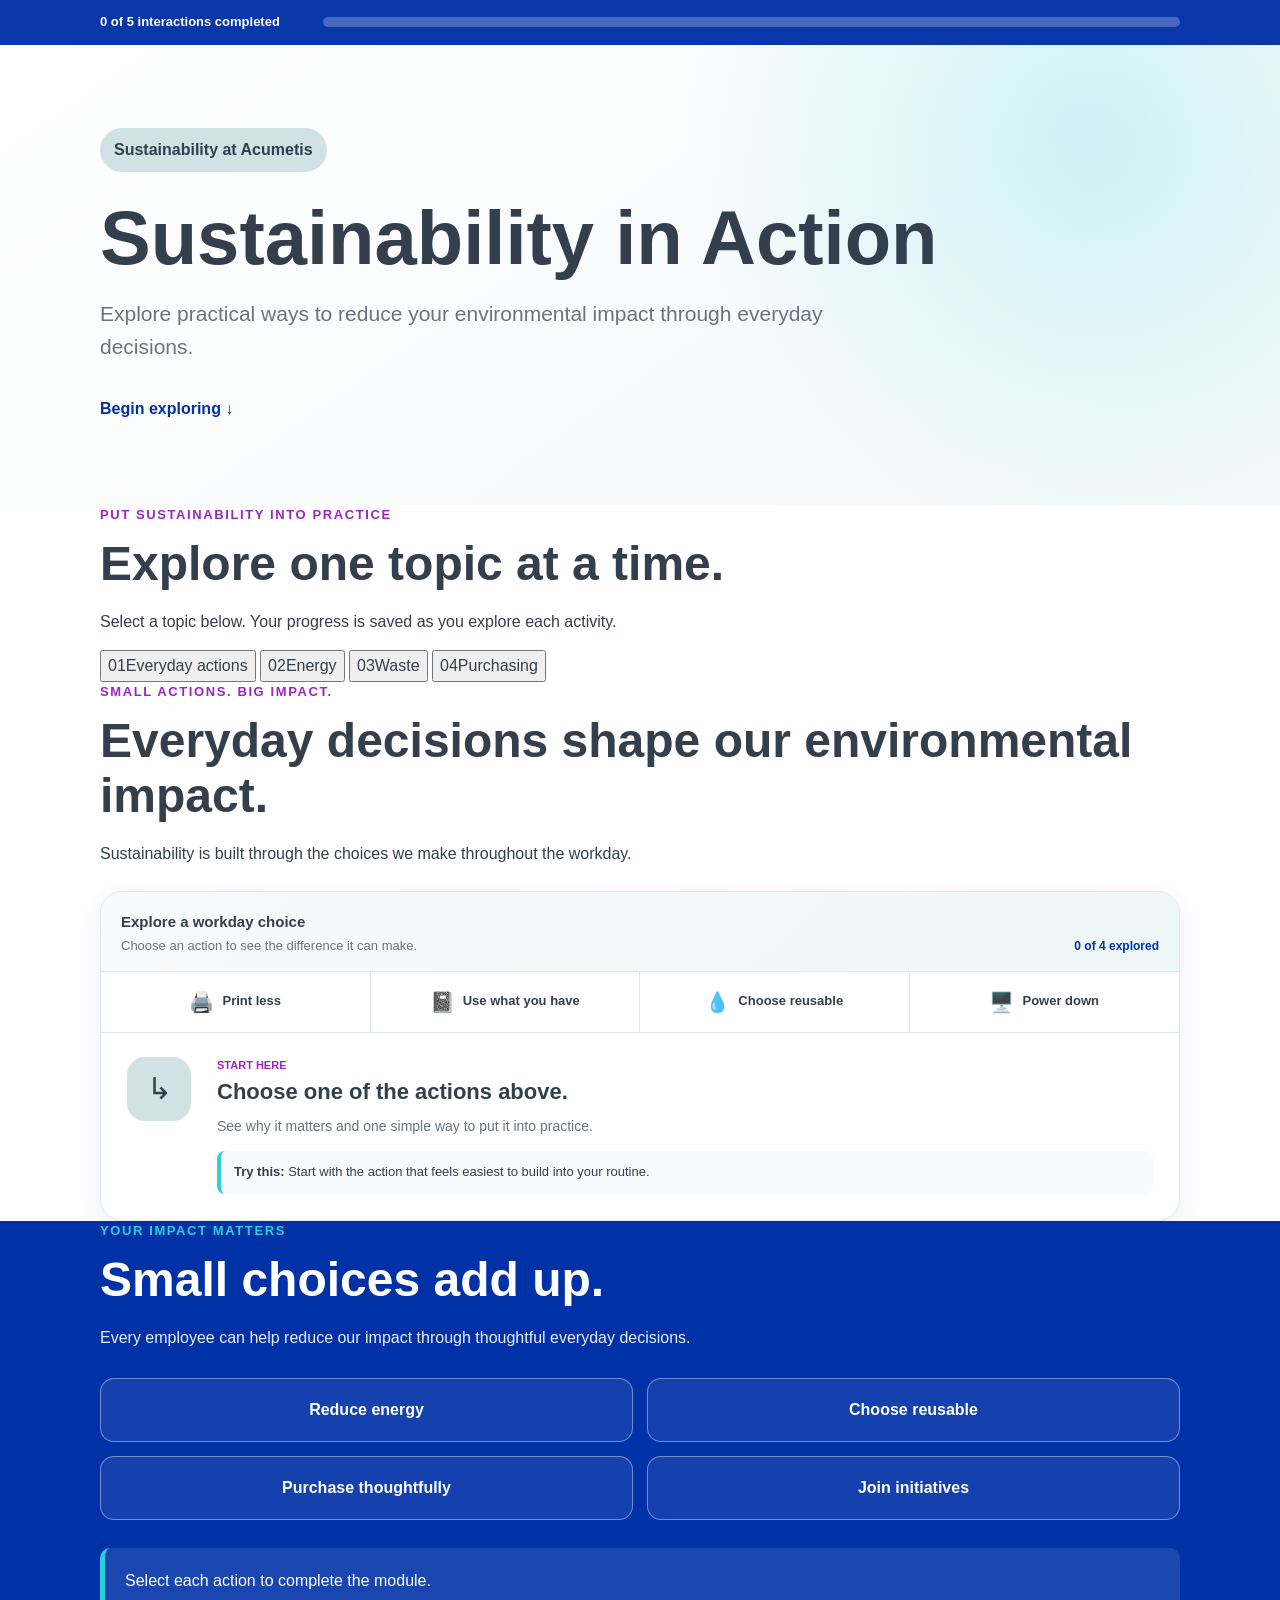
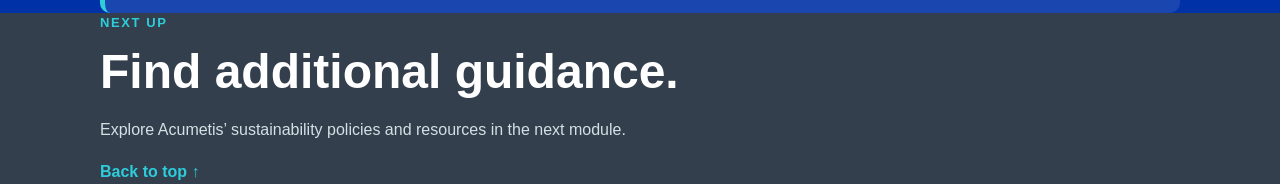
==== commit 0575e5a0: "Restructure module for compact Academy layout" ====
--- a/index.html
+++ b/index.html
@@ -5,16 +5,147 @@
   <meta name="viewport" content="width=device-width, initial-scale=1.0">
   <meta name="description" content="Acumetis Sustainability in Action onboarding module.">
   <title>Sustainability in Action | Acumetis</title>
-  <link rel="stylesheet" href="styles.css?v=20260819-4">
+  <link rel="stylesheet" href="styles.css?v=20260819-5">
 </head>
 <body>
 <main id="top">
-  <div class="overall-progress" aria-live="polite"><div class="progress-inner"><div class="progress-label" id="progressLabel">0 of 5 interactions completed</div><div class="progress-track"><div class="progress-bar" id="progressBar"></div></div></div></div>
-  <section class="section hero"><div class="container"><span class="hero-tag">Sustainability at Acumetis</span><h1>Sustainability in Action</h1><p class="hero-subtitle">Discover simple, practical ways to reduce your environmental impact and support Acumetis’ sustainability goals through your everyday decisions.</p><a class="scroll-link" href="#small-actions">Begin exploring ↓</a></div></section>
-  <section class="section intro-section" id="small-actions"><div class="container"><p class="eyebrow">Small Actions. Big Impact.</p><h2>Everyday decisions shape our environmental impact.</h2><p class="lead decision-intro">Sustainability is built through the choices we make throughout the workday. Small actions reduce resource use, prevent waste, and conserve energy—and their impact grows when we act together.</p><div class="choice-explorer"><div class="choice-explorer-head"><div><p class="choice-label">Explore a workday choice</p><p class="choice-helper">Choose an action below to see the difference it can make.</p></div><div class="choice-count" id="choiceCount" aria-live="polite">0 of 4 explored</div></div><div class="choice-tabs" role="tablist" aria-label="Everyday sustainability actions"><button class="choice-tab" type="button" role="tab" aria-selected="false" data-choice="print"><span class="choice-tab-icon">🖨️</span><span>Print less</span></button><button class="choice-tab" type="button" role="tab" aria-selected="false" data-choice="reuse"><span class="choice-tab-icon">📓</span><span>Use what you have</span></button><button class="choice-tab" type="button" role="tab" aria-selected="false" data-choice="reusable"><span class="choice-tab-icon">💧</span><span>Choose reusable</span></button><button class="choice-tab" type="button" role="tab" aria-selected="false" data-choice="power"><span class="choice-tab-icon">🖥️</span><span>Power down</span></button></div><div class="choice-stage" id="choiceStage" aria-live="polite"><div class="choice-stage-icon" id="choiceStageIcon">↳</div><div class="choice-stage-copy"><p class="choice-stage-kicker" id="choiceStageKicker">Start here</p><h3 id="choiceStageTitle">Choose one of the actions above.</h3><p id="choiceStageWhy">You’ll see why it matters and one simple way to put it into practice during your workday.</p><div class="choice-tip" id="choiceTip"><strong>Try this:</strong> Pick the action that feels easiest to build into your routine first.</div></div></div></div><blockquote>“Small acts, when multiplied by millions of people, can transform the world.”<span>— Howard Zinn</span></blockquote></div></section>
-  <section class="section energy-section" id="energy"><div class="container"><p class="eyebrow light">Energy Efficiency</p><h2>Reducing energy use is one of the simplest ways to lower our footprint.</h2><p class="energy-intro">Build an energy-smart workday by switching on the habits you can put into practice.</p><div class="energy-challenge"><div class="energy-habits" role="group"><button class="energy-habit" type="button" aria-pressed="false"><span class="habit-marker"></span><span><strong>Power down</strong><small>Turn off lights, monitors, and equipment when they’re not in use.</small></span></button><button class="energy-habit" type="button" aria-pressed="false"><span class="habit-marker"></span><span><strong>Use daylight</strong><small>Take advantage of natural lighting whenever possible.</small></span></button><button class="energy-habit" type="button" aria-pressed="false"><span class="habit-marker"></span><span><strong>Reduce digital clutter</strong><small>Delete unnecessary emails and unsubscribe from unwanted mailing lists.</small></span></button><button class="energy-habit" type="button" aria-pressed="false"><span class="habit-marker"></span><span><strong>Follow the guidance</strong><small>Use our Energy Efficiency SOP for additional actions and best practices.</small></span></button></div><aside class="energy-meter-panel"><p class="meter-label">Your energy-smart workday</p><div class="energy-meter"><div class="energy-meter-fill" id="energyMeterFill"></div></div><div class="energy-score" id="energyScore">0 of 4 habits selected</div><p class="energy-feedback" id="energyFeedback">Start with one habit you can make part of your routine.</p><div class="energy-fact"><span class="fact-icon">💡</span><div><p class="eyebrow light">Did you know?</p><p>Lighting can account for up to 15% of a building’s electricity use. Turning off lights in unoccupied spaces is a simple way to reduce energy consumption.</p></div></div></aside></div></div></section>
-  <section class="section waste-section" id="waste"><div class="container"><p class="eyebrow">Waste Reduction</p><h2>The most sustainable waste is the waste that is never created.</h2><p class="lead">Explore the 5 R’s in order—prioritizing prevention before recycling.</p><div class="r-selector"><button class="r-card" data-detail="Refuse what you don’t need."><span class="r-number">1</span><span class="r-title">Refuse</span></button><button class="r-card" data-detail="Reduce what you use."><span class="r-number">2</span><span class="r-title">Reduce</span></button><button class="r-card" data-detail="Reuse whenever possible."><span class="r-number">3</span><span class="r-title">Reuse</span></button><button class="r-card" data-detail="Repurpose before disposing."><span class="r-number">4</span><span class="r-title">Repurpose</span></button><button class="r-card" data-detail="Recycle correctly according to local office guidance."><span class="r-number">5</span><span class="r-title">Recycle</span></button></div><div class="r-detail" id="rDetail">Select a step to see what it means.</div><div class="simple-actions"><h3>Simple ways to help</h3><ul class="simple-action-list"><li>Bring reusable bottles, mugs, and containers.</li><li>Print only when necessary.</li><li>Avoid single-use items.</li><li>Follow your office’s waste and recycling signage.</li></ul></div><div class="fact-card pale"><span class="fact-icon">♻️</span><div><p class="eyebrow">Did you know?</p><p>Reusable products often have a higher upfront environmental footprint than disposable alternatives, but that impact is spread over hundreds to thousands of uses, making them the more sustainable choice over time.</p></div></div></div></section>
-  <section class="section purchasing-section" id="purchasing"><div class="container"><p class="eyebrow">Sustainable Purchasing</p><h2>Every purchase has an environmental footprint.</h2><p class="purchase-intro">Thoughtful purchasing can reduce waste, conserve resources, and support responsible supply chains.</p><div class="purchase-strip"><div class="purchase-strip-head"><div><h3>Before you buy</h3><p>Select each principle to learn more.</p></div><span id="purchaseCount">0 of 5 explored</span></div><div class="purchase-principles" role="tablist"><button class="purchase-principle" data-purchase="reuse"><span>↻</span>Reuse first</button><button class="purchase-principle" data-purchase="need"><span>✓</span>Buy what you need</button><button class="purchase-principle" data-purchase="quality"><span>◆</span>Choose quality</button><button class="purchase-principle" data-purchase="packaging"><span>□</span>Reduce packaging</button><button class="purchase-principle" data-purchase="supplier"><span>◇</span>Consider the supplier</button></div><div class="purchase-detail" id="purchaseDetail" aria-live="polite"><div class="purchase-detail-icon" id="purchaseDetailIcon">↳</div><div><strong id="purchaseDetailTitle">Choose a principle above.</strong><p id="purchaseDetailCopy">A quick check before purchasing can help you make a more sustainable choice.</p></div></div></div></div></section>
-  <section class="section impact-section" id="impact"><div class="container"><p class="eyebrow light">Your Impact Matters</p><h2>Every employee plays a role in achieving our sustainability goals.</h2><p>Whether you’re reducing energy use, choosing reusable products, making thoughtful purchasing decisions, or participating in company initiatives, your actions contribute to a more sustainable business.</p><div class="impact-choices"><button class="impact-choice">Reduce energy use</button><button class="impact-choice">Choose reusable products</button><button class="impact-choice">Purchase thoughtfully</button><button class="impact-choice">Join company initiatives</button></div><div class="impact-message" id="impactMessage">Select each action to see how small choices add up.</div><div class="closing-copy"><p>Sustainability isn’t about being perfect. It’s about making better decisions, one step at a time.</p><p>Together, thousands of small actions across our global offices create meaningful, lasting impact.</p></div></div></section>
-  <section class="section next-section"><div class="container"><p class="eyebrow light">Next Up</p><h2>Learn where to find additional guidance.</h2><p>Next, explore Acumetis’ sustainability policies, resources, and where to find additional guidance after completing this course.</p><a class="next-link" href="#top">Return to the beginning ↑</a></div></section>
-</main><script src="app.js?v=20260819-4"></script></body></html>+  <div class="overall-progress" aria-live="polite">
+    <div class="progress-inner">
+      <div class="progress-label" id="progressLabel">0 of 5 interactions completed</div>
+      <div class="progress-track"><div class="progress-bar" id="progressBar"></div></div>
+    </div>
+  </div>
+
+  <section class="hero compact-hero">
+    <div class="container">
+      <span class="hero-tag">Sustainability at Acumetis</span>
+      <h1>Sustainability in Action</h1>
+      <p class="hero-subtitle">Explore practical ways to reduce your environmental impact through everyday decisions.</p>
+      <a class="scroll-link" href="#explore">Begin exploring ↓</a>
+    </div>
+  </section>
+
+  <section class="topic-workspace" id="explore">
+    <div class="container">
+      <div class="workspace-intro">
+        <div>
+          <p class="eyebrow">Put sustainability into practice</p>
+          <h2>Explore one topic at a time.</h2>
+        </div>
+        <p>Select a topic below. Your progress is saved as you explore each activity.</p>
+      </div>
+
+      <nav class="topic-nav" role="tablist" aria-label="Sustainability in action topics">
+        <button class="topic-tab active" type="button" role="tab" aria-selected="true" data-topic="actions"><span>01</span>Everyday actions</button>
+        <button class="topic-tab" type="button" role="tab" aria-selected="false" data-topic="energy"><span>02</span>Energy</button>
+        <button class="topic-tab" type="button" role="tab" aria-selected="false" data-topic="waste"><span>03</span>Waste</button>
+        <button class="topic-tab" type="button" role="tab" aria-selected="false" data-topic="purchasing"><span>04</span>Purchasing</button>
+      </nav>
+
+      <div class="topic-panels">
+        <section class="topic-panel active" data-panel="actions">
+          <div class="panel-heading">
+            <p class="eyebrow">Small Actions. Big Impact.</p>
+            <h2>Everyday decisions shape our environmental impact.</h2>
+            <p>Sustainability is built through the choices we make throughout the workday.</p>
+          </div>
+          <div class="choice-explorer">
+            <div class="choice-explorer-head">
+              <div><p class="choice-label">Explore a workday choice</p><p class="choice-helper">Choose an action to see the difference it can make.</p></div>
+              <div class="choice-count" id="choiceCount">0 of 4 explored</div>
+            </div>
+            <div class="choice-tabs" role="tablist" aria-label="Everyday sustainability actions">
+              <button class="choice-tab" type="button" data-choice="print"><span class="choice-tab-icon">🖨️</span><span>Print less</span></button>
+              <button class="choice-tab" type="button" data-choice="reuse"><span class="choice-tab-icon">📓</span><span>Use what you have</span></button>
+              <button class="choice-tab" type="button" data-choice="reusable"><span class="choice-tab-icon">💧</span><span>Choose reusable</span></button>
+              <button class="choice-tab" type="button" data-choice="power"><span class="choice-tab-icon">🖥️</span><span>Power down</span></button>
+            </div>
+            <div class="choice-stage" id="choiceStage" aria-live="polite">
+              <div class="choice-stage-icon" id="choiceStageIcon">↳</div>
+              <div class="choice-stage-copy">
+                <p class="choice-stage-kicker" id="choiceStageKicker">Start here</p>
+                <h3 id="choiceStageTitle">Choose one of the actions above.</h3>
+                <p id="choiceStageWhy">See why it matters and one simple way to put it into practice.</p>
+                <div class="choice-tip" id="choiceTip"><strong>Try this:</strong> Start with the action that feels easiest to build into your routine.</div>
+              </div>
+            </div>
+          </div>
+        </section>
+
+        <section class="topic-panel energy-panel" data-panel="energy" hidden>
+          <div class="panel-heading light-heading">
+            <p class="eyebrow light">Energy Efficiency</p>
+            <h2>Build an energy-smart workday.</h2>
+            <p>Switch on the habits you can put into practice.</p>
+          </div>
+          <div class="energy-challenge">
+            <div class="energy-habits" role="group" aria-label="Energy-saving habits">
+              <button class="energy-habit" type="button" aria-pressed="false"><span class="habit-marker"></span><span><strong>Power down</strong><small>Turn off lights, monitors, and equipment when they’re not in use.</small></span></button>
+              <button class="energy-habit" type="button" aria-pressed="false"><span class="habit-marker"></span><span><strong>Use daylight</strong><small>Take advantage of natural lighting whenever possible.</small></span></button>
+              <button class="energy-habit" type="button" aria-pressed="false"><span class="habit-marker"></span><span><strong>Reduce digital clutter</strong><small>Delete unnecessary emails and unsubscribe from unwanted mailing lists.</small></span></button>
+              <button class="energy-habit" type="button" aria-pressed="false"><span class="habit-marker"></span><span><strong>Follow the guidance</strong><small>Use our Energy Efficiency SOP for additional best practices.</small></span></button>
+            </div>
+            <aside class="energy-meter-panel">
+              <p class="meter-label">Your energy-smart workday</p>
+              <div class="energy-meter"><div class="energy-meter-fill" id="energyMeterFill"></div></div>
+              <div class="energy-score" id="energyScore">0 of 4 habits selected</div>
+              <p class="energy-feedback" id="energyFeedback">Start with one habit you can make part of your routine.</p>
+              <div class="energy-fact"><span class="fact-icon">💡</span><div><strong>Did you know?</strong><p>Lighting can account for up to 15% of a building’s electricity use.</p></div></div>
+            </aside>
+          </div>
+        </section>
+
+        <section class="topic-panel" data-panel="waste" hidden>
+          <div class="panel-heading">
+            <p class="eyebrow">Waste Reduction</p>
+            <h2>The most sustainable waste is the waste never created.</h2>
+            <p>Explore the 5 R’s in order—prioritizing prevention before recycling.</p>
+          </div>
+          <div class="r-selector" role="group" aria-label="The 5 Rs of waste reduction">
+            <button class="r-card" data-detail="Refuse what you don’t need."><span class="r-number">1</span><span class="r-title">Refuse</span></button>
+            <button class="r-card" data-detail="Reduce what you use."><span class="r-number">2</span><span class="r-title">Reduce</span></button>
+            <button class="r-card" data-detail="Reuse whenever possible."><span class="r-number">3</span><span class="r-title">Reuse</span></button>
+            <button class="r-card" data-detail="Repurpose before disposing."><span class="r-number">4</span><span class="r-title">Repurpose</span></button>
+            <button class="r-card" data-detail="Recycle correctly according to local office guidance."><span class="r-number">5</span><span class="r-title">Recycle</span></button>
+          </div>
+          <div class="r-detail" id="rDetail">Select a step to see what it means.</div>
+          <div class="waste-compact-grid">
+            <div class="simple-actions"><h3>Simple ways to help</h3><ul class="simple-action-list"><li>Bring reusable bottles, mugs, and containers.</li><li>Print only when necessary.</li><li>Avoid single-use items.</li><li>Follow your office’s recycling signage.</li></ul></div>
+            <div class="mini-fact"><span>♻️</span><div><strong>Did you know?</strong><p>Reusable products spread their initial footprint across many uses, making them the better choice over time.</p></div></div>
+          </div>
+        </section>
+
+        <section class="topic-panel" data-panel="purchasing" hidden>
+          <div class="panel-heading">
+            <p class="eyebrow">Sustainable Purchasing</p>
+            <h2>Every purchase has an environmental footprint.</h2>
+            <p>Thoughtful purchasing can reduce waste, conserve resources, and support responsible supply chains.</p>
+          </div>
+          <div class="purchase-strip">
+            <div class="purchase-strip-head"><div><h3>Before you buy</h3><p>Select each principle to learn more.</p></div><span id="purchaseCount">0 of 5 explored</span></div>
+            <div class="purchase-principles" role="tablist">
+              <button class="purchase-principle" data-purchase="reuse"><span>↻</span>Reuse first</button>
+              <button class="purchase-principle" data-purchase="need"><span>✓</span>Buy what you need</button>
+              <button class="purchase-principle" data-purchase="quality"><span>◆</span>Choose quality</button>
+              <button class="purchase-principle" data-purchase="packaging"><span>□</span>Reduce packaging</button>
+              <button class="purchase-principle" data-purchase="supplier"><span>◇</span>Consider supplier</button>
+            </div>
+            <div class="purchase-detail" id="purchaseDetail" aria-live="polite"><div class="purchase-detail-icon" id="purchaseDetailIcon">↳</div><div><strong id="purchaseDetailTitle">Choose a principle above.</strong><p id="purchaseDetailCopy">A quick check before purchasing can help you make a more sustainable choice.</p></div></div>
+          </div>
+        </section>
+      </div>
+    </div>
+  </section>
+
+  <section class="impact-section compact-impact" id="impact">
+    <div class="container impact-layout">
+      <div><p class="eyebrow light">Your Impact Matters</p><h2>Small choices add up.</h2><p>Every employee can help reduce our impact through thoughtful everyday decisions.</p></div>
+      <div><div class="impact-choices"><button class="impact-choice">Reduce energy</button><button class="impact-choice">Choose reusable</button><button class="impact-choice">Purchase thoughtfully</button><button class="impact-choice">Join initiatives</button></div><div class="impact-message" id="impactMessage">Select each action to complete the module.</div></div>
+    </div>
+  </section>
+
+  <section class="next-section compact-next"><div class="container next-layout"><div><p class="eyebrow light">Next Up</p><h2>Find additional guidance.</h2></div><p>Explore Acumetis’ sustainability policies and resources in the next module.</p><a class="next-link" href="#top">Back to top ↑</a></div></section>
+</main>
+<script src="app.js?v=20260819-5"></script>
+</body>
+</html>
--- a/styles.css
+++ b/styles.css
@@ -1,54 +1 @@
-:root {
-  --blue:#0031A7; --purple:#9C26C1; --light-blue:#D1E2E4;
-  --electric-blue:#2ECDDC; --dark-blue:#333F4C; --white:#FFFFFF;
-  --pale:#F8FAFB; --muted:#6B7280; --border:#E2E8EC;
-  --shadow:0 8px 24px rgba(0,49,167,.08);
-}
-*{box-sizing:border-box} html{scroll-behavior:smooth}
-body{margin:0;font-family:Arial,Helvetica,sans-serif;color:var(--dark-blue);background:var(--white);line-height:1.6}
-button,a{font:inherit} button{color:inherit}
-.section{padding:76px 24px}.container{width:min(1080px,100%);margin:0 auto}
-.eyebrow{margin:0 0 10px;color:var(--purple);font-size:13px;font-weight:700;letter-spacing:1.6px;text-transform:uppercase}
-.eyebrow.light{color:var(--electric-blue)}
-h1,h2,h3,p{margin-top:0} h1{max-width:900px;margin-bottom:20px;font-size:clamp(42px,7vw,76px);line-height:1.04}
-h2{margin-bottom:18px;font-size:clamp(30px,5vw,48px);line-height:1.15} h3{line-height:1.3}
-.lead{max-width:790px;color:var(--muted);font-size:19px}
-.hero{min-height:460px;display:flex;align-items:center;background:radial-gradient(circle at 85% 20%,rgba(46,205,220,.20),transparent 35%),linear-gradient(145deg,#fff,#F3F8FA)}
-.hero-tag{display:inline-block;margin-bottom:26px;padding:9px 14px;border-radius:999px;color:var(--dark-blue);background:var(--light-blue);font-weight:700}
-.hero-subtitle{max-width:760px;margin-bottom:32px;color:var(--muted);font-size:21px}
-.scroll-link,.next-link{display:inline-flex;align-items:center;gap:8px;color:var(--blue);font-weight:700;text-decoration:none}
-.overall-progress{position:sticky;top:0;z-index:20;padding:12px 20px;color:var(--white);background:rgba(0,49,167,.97);backdrop-filter:blur(8px)}
-.progress-inner{width:min(1080px,100%);display:flex;gap:18px;margin:0 auto;align-items:center}
-.progress-label{min-width:205px;font-size:13px;font-weight:700}.progress-track{height:10px;flex:1;overflow:hidden;border-radius:999px;background:rgba(255,255,255,.25)}
-.progress-bar{width:0;height:100%;border-radius:inherit;background:linear-gradient(90deg,var(--purple),var(--electric-blue));transition:width .35s ease}
-.intro-section,.purchasing-section{background:var(--white)}.intro-section{padding-top:52px}
-.decision-intro{margin-bottom:22px}
-.choice-explorer{margin-top:24px;overflow:hidden;border:1px solid var(--border);border-radius:22px;background:var(--white);box-shadow:var(--shadow)}
-.choice-explorer-head{display:flex;justify-content:space-between;gap:20px;align-items:flex-end;padding:18px 20px 14px;background:linear-gradient(135deg,#F8FAFB,#EEF6F8);border-bottom:1px solid var(--border)}
-.choice-label{margin:0 0 2px;color:var(--dark-blue);font-size:15px;font-weight:700}.choice-helper{margin:0;color:var(--muted);font-size:13px}.choice-count{white-space:nowrap;color:var(--blue);font-size:12px;font-weight:700}
-.choice-tabs{display:grid;grid-template-columns:repeat(4,minmax(0,1fr));gap:0;border-bottom:1px solid var(--border)}
-.choice-tab{min-width:0;display:flex;gap:8px;align-items:center;justify-content:center;padding:14px 10px;cursor:pointer;border:0;border-right:1px solid var(--border);background:var(--white);font-size:13px;font-weight:700;transition:background .2s,color .2s,box-shadow .2s}.choice-tab:last-child{border-right:0}.choice-tab:hover{background:#F5F8FC}.choice-tab.active{color:var(--blue);background:#F1F6FF;box-shadow:inset 0 -3px 0 var(--blue)}.choice-tab.explored:not(.active)::after{content:"✓";margin-left:2px;color:var(--purple);font-size:11px}.choice-tab-icon{font-size:20px;line-height:1}
-.choice-stage{display:grid;grid-template-columns:72px 1fr;gap:18px;align-items:start;padding:24px 26px 26px;background:var(--white)}.choice-stage-icon{width:64px;height:64px;display:flex;align-items:center;justify-content:center;border-radius:18px;color:var(--blue);background:var(--light-blue);font-size:30px}.choice-stage-kicker{margin:0 0 4px;color:var(--purple);font-size:11px;font-weight:700;letter-spacing:1.1px;text-transform:uppercase}.choice-stage h3{margin:0 0 8px;font-size:22px}.choice-stage-copy>p:not(.choice-stage-kicker){margin-bottom:14px;color:var(--muted);font-size:14px;line-height:1.55}.choice-tip{padding:11px 13px;border-left:4px solid var(--electric-blue);border-radius:8px;background:var(--pale);color:var(--dark-blue);font-size:13px}.choice-stage-pop{animation:choicePop .25s ease}@keyframes choicePop{from{opacity:.55;transform:translateY(4px)}to{opacity:1;transform:translateY(0)}}
-blockquote{margin:38px 0 0;padding:28px;border-left:6px solid var(--purple);border-radius:12px;background:var(--pale);font-size:clamp(23px,3vw,34px);font-weight:600;line-height:1.35}
-blockquote span{display:block;margin-top:14px;color:var(--muted);font-size:16px;font-weight:700}
-.energy-section,.impact-section{color:var(--white);background:var(--blue)}.energy-section h2,.energy-section h3,.impact-section h2{color:var(--white)}
-.energy-section p,.impact-section p{color:#E8F0FF}.energy-intro{max-width:760px;margin-bottom:24px;font-size:17px}
-.energy-challenge{display:grid;grid-template-columns:1.15fr .85fr;gap:22px;align-items:stretch}.energy-habits{display:grid;gap:10px}.energy-habit{display:grid;grid-template-columns:38px 1fr;gap:12px;align-items:center;padding:15px 16px;text-align:left;cursor:pointer;border:1px solid rgba(255,255,255,.30);border-radius:14px;background:rgba(255,255,255,.07);transition:background .2s,border-color .2s,transform .2s}.energy-habit:hover{background:rgba(255,255,255,.12)}.energy-habit.selected{border-color:var(--electric-blue);background:rgba(46,205,220,.14);transform:translateX(3px)}.energy-habit strong{display:block;color:var(--white);font-size:15px;line-height:1.3}.energy-habit small{display:block;margin-top:3px;color:#DCE7FF;font-size:12px;line-height:1.45}.habit-marker{width:28px;height:28px;display:flex;align-items:center;justify-content:center;border:2px solid rgba(255,255,255,.55);border-radius:50%;transition:background .2s,border-color .2s}.energy-habit.selected .habit-marker{border-color:var(--electric-blue);background:var(--electric-blue)}.energy-habit.selected .habit-marker::after{content:"✓";color:var(--dark-blue);font-size:15px;font-weight:700}.energy-meter-panel{padding:22px;border-radius:18px;background:rgba(255,255,255,.10);border:1px solid rgba(255,255,255,.18)}.meter-label{margin-bottom:8px!important;color:var(--white)!important;font-size:13px;font-weight:700}.energy-meter{height:12px;overflow:hidden;border-radius:999px;background:rgba(255,255,255,.20)}.energy-meter-fill{width:0;height:100%;border-radius:inherit;background:linear-gradient(90deg,var(--purple),var(--electric-blue));transition:width .3s ease}.energy-score{margin-top:8px;color:var(--electric-blue);font-size:12px;font-weight:700}.energy-feedback{margin:12px 0 0!important;color:#E8F0FF!important;font-size:13px;line-height:1.5}.energy-fact{display:flex;gap:14px;margin-top:20px;padding-top:18px;border-top:1px solid rgba(255,255,255,.20)}.energy-fact .fact-icon{font-size:28px}.energy-fact .eyebrow{margin-bottom:4px}.energy-fact p:last-child{margin:0;color:#E8F0FF;font-size:12px;line-height:1.5}
-.fact-card{display:flex;gap:20px;margin-top:30px;padding:26px;align-items:flex-start;border-radius:20px;background:rgba(255,255,255,.10)}
-.fact-card.pale{background:var(--pale)}.fact-card.pale p{color:var(--dark-blue)}.fact-icon{font-size:34px}
-.waste-section{background:var(--pale)}.r-selector{display:grid;grid-template-columns:repeat(5,minmax(0,1fr));gap:8px;margin-top:22px}
-.r-card{min-height:68px;display:flex;gap:7px;padding:9px 7px;align-items:center;justify-content:center;cursor:pointer;border:1px solid var(--border);border-radius:12px;background:var(--white);box-shadow:0 4px 12px rgba(0,49,167,.06);transition:border-color .2s,background .2s,color .2s}
-.r-card:hover,.r-card.active{border-color:var(--blue)}.r-card.active{color:var(--white);background:var(--blue)}
-.r-number{display:flex;width:24px;height:24px;flex:0 0 24px;align-items:center;justify-content:center;border-radius:50%;color:var(--white);background:var(--purple);font-size:12px;font-weight:700}.r-card.active .r-number{color:var(--dark-blue);background:var(--electric-blue)}.r-title{font-size:13px;font-weight:700}
-.r-detail{min-height:54px;display:flex;margin-top:10px;padding:12px 15px;align-items:center;border-left:4px solid var(--blue);border-radius:9px;background:var(--white);color:var(--muted);font-size:14px}
-.simple-actions{margin-top:18px;padding:18px 20px;border-radius:16px;background:var(--white)}.simple-actions h3{margin-bottom:10px}.simple-action-list{display:grid;grid-template-columns:repeat(2,minmax(0,1fr));gap:7px 24px;margin:0;padding:0;list-style:none}.simple-action-list li{position:relative;padding-left:22px}.simple-action-list li::before{content:"✓";position:absolute;left:0;color:var(--blue);font-weight:700}
-.purchase-intro{max-width:760px;margin-bottom:20px;color:var(--muted);font-size:17px}.purchase-check{max-width:820px;margin-top:20px;padding:22px 24px 24px;border:1px solid var(--border);border-radius:20px;background:linear-gradient(135deg,#F8FAFB,#EEF5F7);box-shadow:var(--shadow)}.purchase-progress{height:7px;overflow:hidden;margin-bottom:18px;border-radius:999px;background:#DDE6EA}.purchase-progress div{width:0;height:100%;border-radius:inherit;background:linear-gradient(90deg,var(--purple),var(--blue));transition:width .3s ease}.purchase-step-head{display:flex;gap:9px;align-items:center;margin-bottom:7px}.purchase-step-number{display:inline-flex;width:34px;height:34px;align-items:center;justify-content:center;border-radius:50%;color:var(--white);background:var(--blue);font-size:11px;font-weight:700}.purchase-step-label{color:var(--purple);font-size:11px;font-weight:700;letter-spacing:1px;text-transform:uppercase}.purchase-check h3{margin:0 0 5px;font-size:22px}.purchase-helper{margin:0 0 16px;color:var(--muted);font-size:13px;line-height:1.5}.purchase-options{display:grid;grid-template-columns:repeat(2,minmax(0,1fr));gap:10px}.purchase-option{min-height:58px;padding:12px 14px;text-align:left;cursor:pointer;border:1px solid var(--border);border-radius:12px;background:var(--white);font-size:13px;font-weight:700;line-height:1.4;transition:border-color .2s,background .2s,transform .2s}.purchase-option:hover{border-color:var(--blue);transform:translateY(-1px)}.purchase-option.selected{color:var(--blue);border-color:var(--blue);background:#F1F6FF}.purchase-feedback{margin-top:12px;padding:10px 12px;border-left:4px solid #C6D5DB;border-radius:7px;background:rgba(255,255,255,.7);color:var(--muted);font-size:12px;line-height:1.5}.purchase-feedback.answered{border-left-color:var(--electric-blue);color:var(--dark-blue)}.purchase-next{margin-top:12px;padding:9px 14px;cursor:pointer;border:0;border-radius:10px;color:var(--white);background:var(--blue);font-size:12px;font-weight:700}.purchase-next:hover{background:#00278A}
-.impact-choices{display:grid;grid-template-columns:repeat(2,minmax(0,1fr));gap:14px;margin:28px 0}
-.impact-choice{padding:18px;color:var(--white);cursor:pointer;border:1px solid rgba(255,255,255,.40);border-radius:14px;background:rgba(255,255,255,.08);font-weight:700}
-.impact-choice.selected{color:var(--dark-blue);border-color:var(--electric-blue);background:var(--electric-blue)}
-.impact-message{padding:20px;border-left:5px solid var(--electric-blue);border-radius:10px;background:rgba(255,255,255,.10)}.closing-copy{margin-top:30px;font-size:19px}
-.next-section{color:var(--white);background:var(--dark-blue)}.next-section p{max-width:760px;color:var(--light-blue)}.next-link{color:var(--electric-blue)}
-@media(max-width:900px){.impact-choices,.energy-challenge{grid-template-columns:1fr}.choice-tabs{grid-template-columns:repeat(2,1fr)}.choice-tab:nth-child(2){border-right:0}.choice-tab:nth-child(-n+2){border-bottom:1px solid var(--border)}.energy-meter-panel{padding:18px}.energy-habit.selected{transform:none}}
-@media(max-width:700px){.section{padding:56px 18px}.progress-inner{align-items:flex-start;flex-direction:column;gap:7px}.progress-label{min-width:0}.progress-track{width:100%}.r-selector{grid-template-columns:repeat(3,minmax(0,1fr))}.simple-action-list{grid-template-columns:1fr}.choice-explorer-head{align-items:flex-start;flex-direction:column;gap:8px}.choice-stage{grid-template-columns:52px 1fr;gap:13px;padding:20px 18px}.choice-stage-icon{width:48px;height:48px;border-radius:14px;font-size:24px}.choice-stage h3{font-size:19px}.energy-habit{grid-template-columns:32px 1fr;padding:13px}.habit-marker{width:24px;height:24px}.purchase-check{padding:18px}.purchase-options{grid-template-columns:1fr}.purchase-check h3{font-size:19px}}
-@media(max-width:480px){.choice-tab{justify-content:flex-start;padding:12px 10px;font-size:12px}.choice-tab-icon{font-size:18px}}
-@media(prefers-reduced-motion:reduce){*,*::before,*::after{scroll-behavior:auto!important;transition:none!important;animation:none!important}}+:root{--blue:#0031A7;--purple:#9C26C1;--light-blue:#D1E2E4;--electric-blue:#2ECDDC;--dark-blue:#333F4C;--white:#FFFFFF;--pale:#F8FAFB;--muted:#6B7280;--border:#E2E8EC;--shadow:0 8px 24px rgba(0,49,167,.08)}*{box-sizing:border-box}html{scroll-behavior:smooth}body{margin:0;font-family:Arial,Helvetica,sans-serif;color:var(--dark-blue);background:var(--white);line-height:1.6}button,a{font:inherit}button{color:inherit}.section{padding:76px 24px}.container{width:min(1080px,100%);margin:0 auto}.eyebrow{margin:0 0 10px;color:var(--purple);font-size:13px;font-weight:700;letter-spacing:1.6px;text-transform:uppercase}.eyebrow.light{color:var(--electric-blue)}h1,h2,h3,p{margin-top:0}h1{max-width:900px;margin-bottom:20px;font-size:clamp(42px,7vw,76px);line-height:1.04}h2{margin-bottom:18px;font-size:clamp(30px,5vw,48px);line-height:1.15}h3{line-height:1.3}.lead{max-width:790px;color:var(--muted);font-size:19px}.hero{min-height:460px;display:flex;align-items:center;background:radial-gradient(circle at 85% 20%,rgba(46,205,220,.20),transparent 35%),linear-gradient(145deg,#fff,#F3F8FA)}.hero-tag{display:inline-block;margin-bottom:26px;padding:9px 14px;border-radius:999px;color:var(--dark-blue);background:var(--light-blue);font-weight:700}.hero-subtitle{max-width:760px;margin-bottom:32px;color:var(--muted);font-size:21px}.scroll-link,.next-link{display:inline-flex;align-items:center;gap:8px;color:var(--blue);font-weight:700;text-decoration:none}.overall-progress{position:sticky;top:0;z-index:20;padding:12px 20px;color:var(--white);background:rgba(0,49,167,.97)}.progress-inner{width:min(1080px,100%);display:flex;gap:18px;margin:0 auto;align-items:center}.progress-label{min-width:205px;font-size:13px;font-weight:700}.progress-track{height:10px;flex:1;overflow:hidden;border-radius:999px;background:rgba(255,255,255,.25)}.progress-bar{width:0;height:100%;border-radius:inherit;background:linear-gradient(90deg,var(--purple),var(--electric-blue));transition:width .35s ease}.intro-section,.purchasing-section{background:var(--white)}.intro-section{padding-top:52px}.decision-intro{margin-bottom:22px}.choice-explorer{margin-top:24px;overflow:hidden;border:1px solid var(--border);border-radius:22px;background:var(--white);box-shadow:var(--shadow)}.choice-explorer-head{display:flex;justify-content:space-between;gap:20px;align-items:flex-end;padding:18px 20px 14px;background:linear-gradient(135deg,#F8FAFB,#EEF6F8);border-bottom:1px solid var(--border)}.choice-label{margin:0 0 2px;font-size:15px;font-weight:700}.choice-helper{margin:0;color:var(--muted);font-size:13px}.choice-count{white-space:nowrap;color:var(--blue);font-size:12px;font-weight:700}.choice-tabs{display:grid;grid-template-columns:repeat(4,minmax(0,1fr));border-bottom:1px solid var(--border)}.choice-tab{display:flex;gap:8px;align-items:center;justify-content:center;padding:14px 10px;cursor:pointer;border:0;border-right:1px solid var(--border);background:#fff;font-size:13px;font-weight:700}.choice-tab:last-child{border-right:0}.choice-tab.active{color:var(--blue);background:#F1F6FF;box-shadow:inset 0 -3px 0 var(--blue)}.choice-tab.explored:not(.active)::after{content:"✓";color:var(--purple)}.choice-tab-icon{font-size:20px}.choice-stage{display:grid;grid-template-columns:72px 1fr;gap:18px;padding:24px 26px 26px}.choice-stage-icon{width:64px;height:64px;display:flex;align-items:center;justify-content:center;border-radius:18px;background:var(--light-blue);font-size:30px}.choice-stage-kicker{margin:0 0 4px;color:var(--purple);font-size:11px;font-weight:700;text-transform:uppercase}.choice-stage h3{margin:0 0 8px;font-size:22px}.choice-stage-copy>p:not(.choice-stage-kicker){margin-bottom:14px;color:var(--muted);font-size:14px}.choice-tip{padding:11px 13px;border-left:4px solid var(--electric-blue);border-radius:8px;background:var(--pale);font-size:13px}.choice-stage-pop,.purchase-detail-pop{animation:pop .25s ease}@keyframes pop{from{opacity:.55;transform:translateY(4px)}to{opacity:1;transform:none}}blockquote{margin:38px 0 0;padding:28px;border-left:6px solid var(--purple);border-radius:12px;background:var(--pale);font-size:clamp(23px,3vw,34px);font-weight:600;line-height:1.35}blockquote span{display:block;margin-top:14px;color:var(--muted);font-size:16px}.energy-section,.impact-section{color:#fff;background:var(--blue)}.energy-section h2,.impact-section h2{color:#fff}.energy-section p,.impact-section p{color:#E8F0FF}.energy-intro{max-width:760px;margin-bottom:24px;font-size:17px}.energy-challenge{display:grid;grid-template-columns:1.15fr .85fr;gap:22px}.energy-habits{display:grid;gap:10px}.energy-habit{display:grid;grid-template-columns:38px 1fr;gap:12px;align-items:center;padding:15px 16px;text-align:left;cursor:pointer;border:1px solid rgba(255,255,255,.3);border-radius:14px;background:rgba(255,255,255,.07)}.energy-habit.selected{border-color:var(--electric-blue);background:rgba(46,205,220,.14)}.energy-habit strong{display:block;color:#fff}.energy-habit small{display:block;margin-top:3px;color:#DCE7FF;font-size:12px}.habit-marker{width:28px;height:28px;border:2px solid rgba(255,255,255,.55);border-radius:50%}.energy-habit.selected .habit-marker{display:flex;align-items:center;justify-content:center;border-color:var(--electric-blue);background:var(--electric-blue)}.energy-habit.selected .habit-marker::after{content:"✓";color:var(--dark-blue);font-weight:700}.energy-meter-panel{padding:22px;border-radius:18px;background:rgba(255,255,255,.1)}.meter-label{margin-bottom:8px!important;color:#fff!important;font-size:13px;font-weight:700}.energy-meter{height:12px;overflow:hidden;border-radius:999px;background:rgba(255,255,255,.2)}.energy-meter-fill{width:0;height:100%;background:linear-gradient(90deg,var(--purple),var(--electric-blue))}.energy-score{margin-top:8px;color:var(--electric-blue);font-size:12px;font-weight:700}.energy-feedback{font-size:13px}.energy-fact{display:flex;gap:14px;margin-top:20px;padding-top:18px;border-top:1px solid rgba(255,255,255,.2)}.fact-icon{font-size:30px}.energy-fact p:last-child{font-size:12px}.waste-section{background:var(--pale)}.r-selector{display:grid;grid-template-columns:repeat(5,1fr);gap:8px;margin-top:22px}.r-card{min-height:68px;display:flex;gap:7px;align-items:center;justify-content:center;cursor:pointer;border:1px solid var(--border);border-radius:12px;background:#fff}.r-card.active{color:#fff;border-color:var(--blue);background:var(--blue)}.r-number{display:flex;width:24px;height:24px;align-items:center;justify-content:center;border-radius:50%;color:#fff;background:var(--purple);font-size:12px;font-weight:700}.r-detail{min-height:54px;display:flex;margin-top:10px;padding:12px 15px;align-items:center;border-left:4px solid var(--blue);border-radius:9px;background:#fff;color:var(--muted);font-size:14px}.simple-actions{margin-top:18px;padding:18px 20px;border-radius:16px;background:#fff}.simple-actions h3{margin-bottom:10px}.simple-action-list{display:grid;grid-template-columns:repeat(2,1fr);gap:7px 24px;margin:0;padding:0;list-style:none}.simple-action-list li{position:relative;padding-left:22px}.simple-action-list li::before{content:"✓";position:absolute;left:0;color:var(--blue);font-weight:700}.fact-card{display:flex;gap:20px;margin-top:30px;padding:26px;border-radius:20px}.fact-card.pale{background:var(--pale)}.purchase-intro{max-width:760px;margin-bottom:18px;color:var(--muted);font-size:17px}.purchase-strip{overflow:hidden;border:1px solid var(--border);border-radius:18px;background:#fff;box-shadow:var(--shadow)}.purchase-strip-head{display:flex;justify-content:space-between;gap:16px;align-items:center;padding:15px 18px;background:var(--pale);border-bottom:1px solid var(--border)}.purchase-strip-head h3{margin:0;font-size:17px}.purchase-strip-head p{margin:2px 0 0;color:var(--muted);font-size:12px}.purchase-strip-head>span{color:var(--blue);font-size:11px;font-weight:700;white-space:nowrap}.purchase-principles{display:grid;grid-template-columns:repeat(5,minmax(0,1fr));border-bottom:1px solid var(--border)}.purchase-principle{min-width:0;padding:13px 7px;cursor:pointer;border:0;border-right:1px solid var(--border);background:#fff;font-size:11px;font-weight:700;line-height:1.25}.purchase-principle:last-child{border-right:0}.purchase-principle span{display:block;margin-bottom:4px;color:var(--purple);font-size:20px}.purchase-principle:hover{background:#F7FAFC}.purchase-principle.active{color:var(--blue);background:#F1F6FF;box-shadow:inset 0 -3px 0 var(--blue)}.purchase-principle.explored:not(.active)::after{content:" ✓";color:var(--purple)}.purchase-detail{display:grid;grid-template-columns:46px 1fr;gap:13px;align-items:center;padding:16px 18px}.purchase-detail-icon{width:42px;height:42px;display:flex;align-items:center;justify-content:center;border-radius:12px;color:var(--blue);background:var(--light-blue);font-size:22px;font-weight:700}.purchase-detail strong{display:block;margin-bottom:2px;font-size:15px}.purchase-detail p{margin:0;color:var(--muted);font-size:13px;line-height:1.45}.impact-choices{display:grid;grid-template-columns:repeat(2,1fr);gap:14px;margin:28px 0}.impact-choice{padding:18px;color:#fff;cursor:pointer;border:1px solid rgba(255,255,255,.4);border-radius:14px;background:rgba(255,255,255,.08);font-weight:700}.impact-choice.selected{color:var(--dark-blue);background:var(--electric-blue)}.impact-message{padding:20px;border-left:5px solid var(--electric-blue);border-radius:10px;background:rgba(255,255,255,.1)}.closing-copy{margin-top:30px;font-size:19px}.next-section{color:#fff;background:var(--dark-blue)}.next-section p{max-width:760px;color:var(--light-blue)}.next-link{color:var(--electric-blue)}@media(max-width:900px){.energy-challenge,.impact-choices{grid-template-columns:1fr}.choice-tabs{grid-template-columns:repeat(2,1fr)}.purchase-principles{grid-template-columns:repeat(3,1fr)}.purchase-principle{border-bottom:1px solid var(--border)}}@media(max-width:700px){.section{padding:56px 18px}.progress-inner{flex-direction:column;align-items:flex-start;gap:7px}.progress-track{width:100%}.r-selector{grid-template-columns:repeat(3,1fr)}.simple-action-list{grid-template-columns:1fr}.choice-stage{grid-template-columns:52px 1fr;padding:20px 18px}.choice-stage-icon{width:48px;height:48px}.purchase-strip-head{align-items:flex-start}.purchase-principles{grid-template-columns:repeat(2,1fr)}.purchase-detail{grid-template-columns:40px 1fr;padding:14px}.purchase-detail-icon{width:38px;height:38px}.energy-habit{grid-template-columns:32px 1fr;padding:13px}}@media(max-width:480px){.purchase-principle{font-size:10px}.choice-tab{font-size:12px}}@media(prefers-reduced-motion:reduce){*,*::before,*::after{transition:none!important;animation:none!important}}
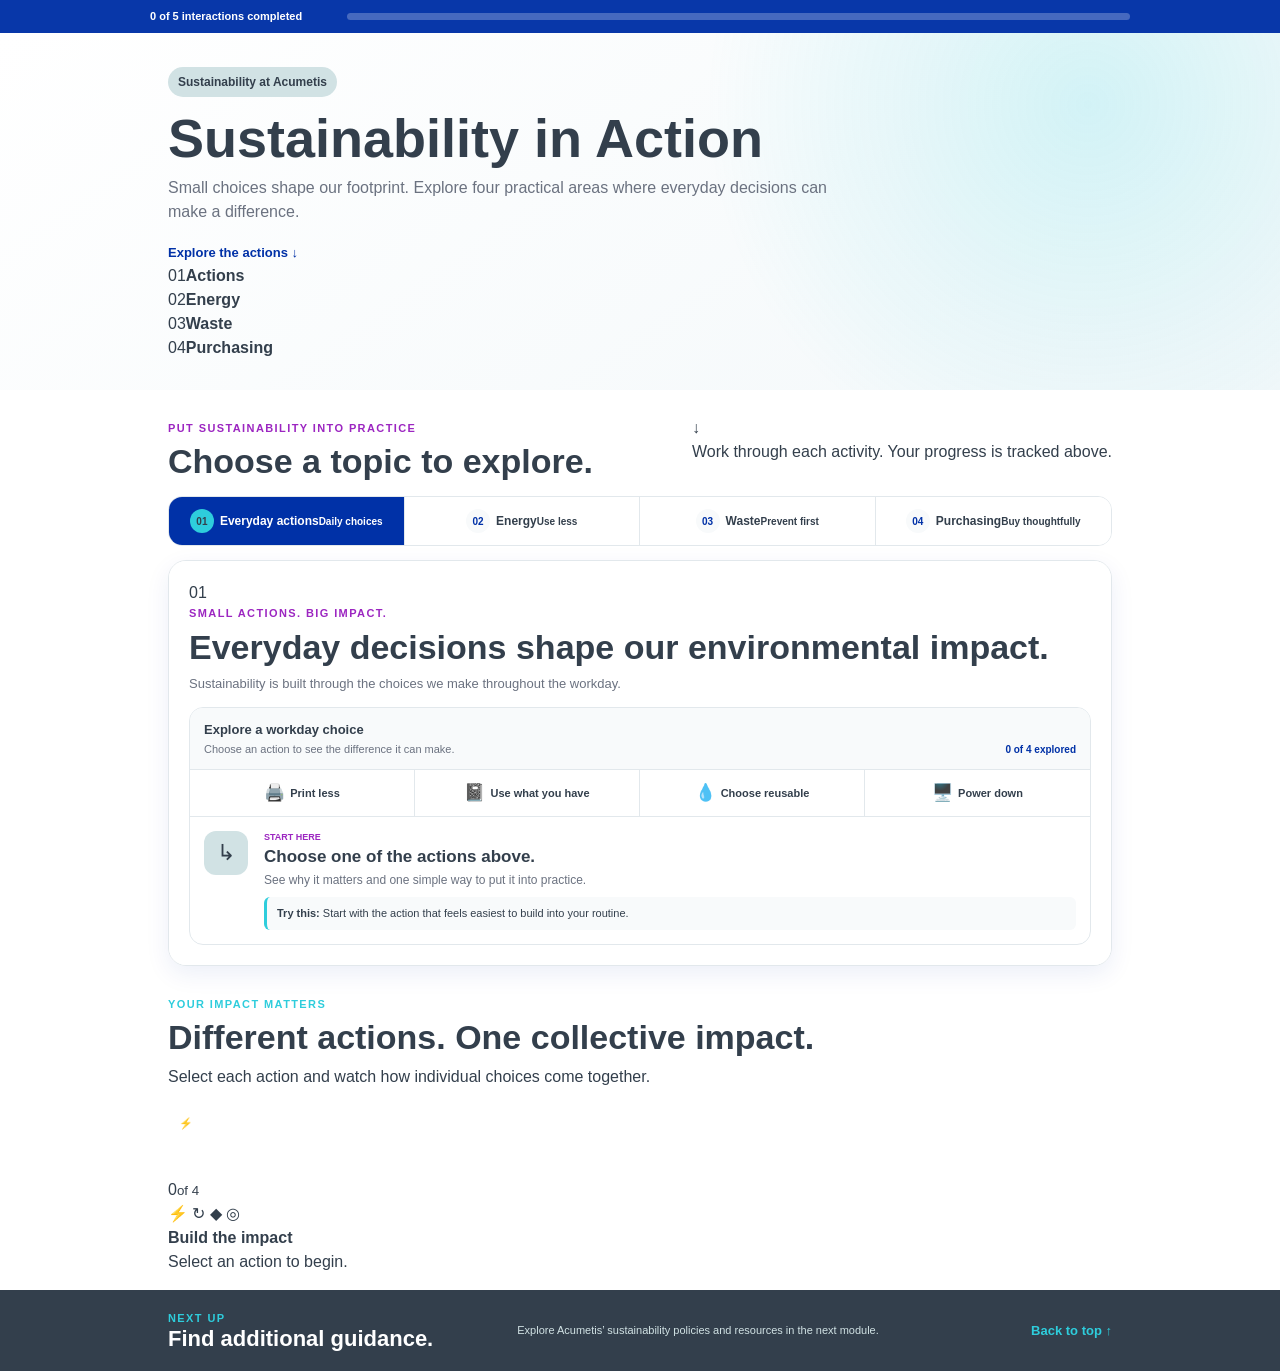
==== commit 7fdbf344: "Improve visual hierarchy and collective impact interaction" ====
--- a/index.html
+++ b/index.html
@@ -5,7 +5,7 @@
   <meta name="viewport" content="width=device-width, initial-scale=1.0">
   <meta name="description" content="Acumetis Sustainability in Action onboarding module.">
   <title>Sustainability in Action | Acumetis</title>
-  <link rel="stylesheet" href="styles.css?v=20260819-5">
+  <link rel="stylesheet" href="styles.css?v=20260819-6">
 </head>
 <body>
 <main id="top">
@@ -17,11 +17,19 @@
   </div>
 
   <section class="hero compact-hero">
-    <div class="container">
-      <span class="hero-tag">Sustainability at Acumetis</span>
-      <h1>Sustainability in Action</h1>
-      <p class="hero-subtitle">Explore practical ways to reduce your environmental impact through everyday decisions.</p>
-      <a class="scroll-link" href="#explore">Begin exploring ↓</a>
+    <div class="container hero-inner">
+      <div class="hero-copy">
+        <span class="hero-tag">Sustainability at Acumetis</span>
+        <h1>Sustainability in Action</h1>
+        <p class="hero-subtitle">Small choices shape our footprint. Explore four practical areas where everyday decisions can make a difference.</p>
+        <a class="scroll-link" href="#explore">Explore the actions ↓</a>
+      </div>
+      <div class="hero-path" aria-hidden="true">
+        <div><span>01</span><strong>Actions</strong></div>
+        <div><span>02</span><strong>Energy</strong></div>
+        <div><span>03</span><strong>Waste</strong></div>
+        <div><span>04</span><strong>Purchasing</strong></div>
+      </div>
     </div>
   </section>
 
@@ -30,24 +38,27 @@
       <div class="workspace-intro">
         <div>
           <p class="eyebrow">Put sustainability into practice</p>
-          <h2>Explore one topic at a time.</h2>
-        </div>
-        <p>Select a topic below. Your progress is saved as you explore each activity.</p>
+          <h2>Choose a topic to explore.</h2>
+        </div>
+        <div class="workspace-cue"><span>↓</span><p>Work through each activity. Your progress is tracked above.</p></div>
       </div>
 
       <nav class="topic-nav" role="tablist" aria-label="Sustainability in action topics">
-        <button class="topic-tab active" type="button" role="tab" aria-selected="true" data-topic="actions"><span>01</span>Everyday actions</button>
-        <button class="topic-tab" type="button" role="tab" aria-selected="false" data-topic="energy"><span>02</span>Energy</button>
-        <button class="topic-tab" type="button" role="tab" aria-selected="false" data-topic="waste"><span>03</span>Waste</button>
-        <button class="topic-tab" type="button" role="tab" aria-selected="false" data-topic="purchasing"><span>04</span>Purchasing</button>
+        <button class="topic-tab active" type="button" role="tab" aria-selected="true" data-topic="actions"><span>01</span><strong>Everyday actions</strong><small>Daily choices</small></button>
+        <button class="topic-tab" type="button" role="tab" aria-selected="false" data-topic="energy"><span>02</span><strong>Energy</strong><small>Use less</small></button>
+        <button class="topic-tab" type="button" role="tab" aria-selected="false" data-topic="waste"><span>03</span><strong>Waste</strong><small>Prevent first</small></button>
+        <button class="topic-tab" type="button" role="tab" aria-selected="false" data-topic="purchasing"><span>04</span><strong>Purchasing</strong><small>Buy thoughtfully</small></button>
       </nav>
 
       <div class="topic-panels">
         <section class="topic-panel active" data-panel="actions">
-          <div class="panel-heading">
-            <p class="eyebrow">Small Actions. Big Impact.</p>
-            <h2>Everyday decisions shape our environmental impact.</h2>
-            <p>Sustainability is built through the choices we make throughout the workday.</p>
+          <div class="panel-focus">
+            <div class="panel-number">01</div>
+            <div class="panel-heading">
+              <p class="eyebrow">Small Actions. Big Impact.</p>
+              <h2>Everyday decisions shape our environmental impact.</h2>
+              <p>Sustainability is built through the choices we make throughout the workday.</p>
+            </div>
           </div>
           <div class="choice-explorer">
             <div class="choice-explorer-head">
@@ -73,10 +84,13 @@
         </section>
 
         <section class="topic-panel energy-panel" data-panel="energy" hidden>
-          <div class="panel-heading light-heading">
-            <p class="eyebrow light">Energy Efficiency</p>
-            <h2>Build an energy-smart workday.</h2>
-            <p>Switch on the habits you can put into practice.</p>
+          <div class="panel-focus light-focus">
+            <div class="panel-number">02</div>
+            <div class="panel-heading light-heading">
+              <p class="eyebrow light">Energy Efficiency</p>
+              <h2>Build an energy-smart workday.</h2>
+              <p>Switch on the habits you can put into practice.</p>
+            </div>
           </div>
           <div class="energy-challenge">
             <div class="energy-habits" role="group" aria-label="Energy-saving habits">
@@ -96,10 +110,13 @@
         </section>
 
         <section class="topic-panel" data-panel="waste" hidden>
-          <div class="panel-heading">
-            <p class="eyebrow">Waste Reduction</p>
-            <h2>The most sustainable waste is the waste never created.</h2>
-            <p>Explore the 5 R’s in order—prioritizing prevention before recycling.</p>
+          <div class="panel-focus">
+            <div class="panel-number">03</div>
+            <div class="panel-heading">
+              <p class="eyebrow">Waste Reduction</p>
+              <h2>The most sustainable waste is the waste never created.</h2>
+              <p>Explore the 5 R’s in order—prioritizing prevention before recycling.</p>
+            </div>
           </div>
           <div class="r-selector" role="group" aria-label="The 5 Rs of waste reduction">
             <button class="r-card" data-detail="Refuse what you don’t need."><span class="r-number">1</span><span class="r-title">Refuse</span></button>
@@ -116,10 +133,13 @@
         </section>
 
         <section class="topic-panel" data-panel="purchasing" hidden>
-          <div class="panel-heading">
-            <p class="eyebrow">Sustainable Purchasing</p>
-            <h2>Every purchase has an environmental footprint.</h2>
-            <p>Thoughtful purchasing can reduce waste, conserve resources, and support responsible supply chains.</p>
+          <div class="panel-focus">
+            <div class="panel-number">04</div>
+            <div class="panel-heading">
+              <p class="eyebrow">Sustainable Purchasing</p>
+              <h2>Every purchase has an environmental footprint.</h2>
+              <p>Thoughtful purchasing can reduce waste, conserve resources, and support responsible supply chains.</p>
+            </div>
           </div>
           <div class="purchase-strip">
             <div class="purchase-strip-head"><div><h3>Before you buy</h3><p>Select each principle to learn more.</p></div><span id="purchaseCount">0 of 5 explored</span></div>
@@ -137,15 +157,51 @@
     </div>
   </section>
 
-  <section class="impact-section compact-impact" id="impact">
-    <div class="container impact-layout">
-      <div><p class="eyebrow light">Your Impact Matters</p><h2>Small choices add up.</h2><p>Every employee can help reduce our impact through thoughtful everyday decisions.</p></div>
-      <div><div class="impact-choices"><button class="impact-choice">Reduce energy</button><button class="impact-choice">Choose reusable</button><button class="impact-choice">Purchase thoughtfully</button><button class="impact-choice">Join initiatives</button></div><div class="impact-message" id="impactMessage">Select each action to complete the module.</div></div>
-    </div>
-  </section>
-
-  <section class="next-section compact-next"><div class="container next-layout"><div><p class="eyebrow light">Next Up</p><h2>Find additional guidance.</h2></div><p>Explore Acumetis’ sustainability policies and resources in the next module.</p><a class="next-link" href="#top">Back to top ↑</a></div></section>
+  <section class="impact-section visual-impact" id="impact">
+    <div class="container">
+      <div class="impact-heading">
+        <div><p class="eyebrow light">Your Impact Matters</p><h2>Different actions. One collective impact.</h2></div>
+        <p>Select each action and watch how individual choices come together.</p>
+      </div>
+      <div class="impact-flow">
+        <div class="impact-sources">
+          <button class="impact-choice" data-impact="energy"><span class="impact-source-icon">⚡</span><span><strong>Reduce energy</strong><small>Use resources intentionally</small></span></button>
+          <button class="impact-choice" data-impact="reuse"><span class="impact-source-icon">↻</span><span><strong>Choose reusable</strong><small>Prevent repeated waste</small></span></button>
+          <button class="impact-choice" data-impact="purchase"><span class="impact-source-icon">◆</span><span><strong>Purchase thoughtfully</strong><small>Choose lower-impact options</small></span></button>
+          <button class="impact-choice" data-impact="participate"><span class="impact-source-icon">◎</span><span><strong>Join initiatives</strong><small>Multiply our collective effort</small></span></button>
+        </div>
+        <div class="impact-connectors" aria-hidden="true">
+          <span class="impact-line" data-line="energy"></span>
+          <span class="impact-line" data-line="reuse"></span>
+          <span class="impact-line" data-line="purchase"></span>
+          <span class="impact-line" data-line="participate"></span>
+        </div>
+        <div class="impact-result">
+          <div class="impact-orb" id="impactOrb" style="--impact-progress:0%">
+            <div class="orb-ring"></div>
+            <div class="orb-core"><span id="impactOrbCount">0</span><small>of 4</small></div>
+            <span class="orb-token token-energy">⚡</span>
+            <span class="orb-token token-reuse">↻</span>
+            <span class="orb-token token-purchase">◆</span>
+            <span class="orb-token token-participate">◎</span>
+          </div>
+          <div class="impact-result-copy">
+            <strong id="impactResultTitle">Build the impact</strong>
+            <p id="impactMessage">Select an action to begin.</p>
+          </div>
+        </div>
+      </div>
+    </div>
+  </section>
+
+  <section class="next-section compact-next">
+    <div class="container next-layout">
+      <div><p class="eyebrow light">Next Up</p><h2>Find additional guidance.</h2></div>
+      <p>Explore Acumetis’ sustainability policies and resources in the next module.</p>
+      <a class="next-link" href="#top">Back to top ↑</a>
+    </div>
+  </section>
 </main>
-<script src="app.js?v=20260819-5"></script>
+<script src="app.js?v=20260819-6"></script>
 </body>
 </html>
--- a/styles.css
+++ b/styles.css
@@ -1 +1 @@
-:root{--blue:#0031A7;--purple:#9C26C1;--light-blue:#D1E2E4;--electric-blue:#2ECDDC;--dark-blue:#333F4C;--white:#FFFFFF;--pale:#F8FAFB;--muted:#6B7280;--border:#E2E8EC;--shadow:0 8px 24px rgba(0,49,167,.08)}*{box-sizing:border-box}html{scroll-behavior:smooth}body{margin:0;font-family:Arial,Helvetica,sans-serif;color:var(--dark-blue);background:var(--white);line-height:1.6}button,a{font:inherit}button{color:inherit}.section{padding:76px 24px}.container{width:min(1080px,100%);margin:0 auto}.eyebrow{margin:0 0 10px;color:var(--purple);font-size:13px;font-weight:700;letter-spacing:1.6px;text-transform:uppercase}.eyebrow.light{color:var(--electric-blue)}h1,h2,h3,p{margin-top:0}h1{max-width:900px;margin-bottom:20px;font-size:clamp(42px,7vw,76px);line-height:1.04}h2{margin-bottom:18px;font-size:clamp(30px,5vw,48px);line-height:1.15}h3{line-height:1.3}.lead{max-width:790px;color:var(--muted);font-size:19px}.hero{min-height:460px;display:flex;align-items:center;background:radial-gradient(circle at 85% 20%,rgba(46,205,220,.20),transparent 35%),linear-gradient(145deg,#fff,#F3F8FA)}.hero-tag{display:inline-block;margin-bottom:26px;padding:9px 14px;border-radius:999px;color:var(--dark-blue);background:var(--light-blue);font-weight:700}.hero-subtitle{max-width:760px;margin-bottom:32px;color:var(--muted);font-size:21px}.scroll-link,.next-link{display:inline-flex;align-items:center;gap:8px;color:var(--blue);font-weight:700;text-decoration:none}.overall-progress{position:sticky;top:0;z-index:20;padding:12px 20px;color:var(--white);background:rgba(0,49,167,.97)}.progress-inner{width:min(1080px,100%);display:flex;gap:18px;margin:0 auto;align-items:center}.progress-label{min-width:205px;font-size:13px;font-weight:700}.progress-track{height:10px;flex:1;overflow:hidden;border-radius:999px;background:rgba(255,255,255,.25)}.progress-bar{width:0;height:100%;border-radius:inherit;background:linear-gradient(90deg,var(--purple),var(--electric-blue));transition:width .35s ease}.intro-section,.purchasing-section{background:var(--white)}.intro-section{padding-top:52px}.decision-intro{margin-bottom:22px}.choice-explorer{margin-top:24px;overflow:hidden;border:1px solid var(--border);border-radius:22px;background:var(--white);box-shadow:var(--shadow)}.choice-explorer-head{display:flex;justify-content:space-between;gap:20px;align-items:flex-end;padding:18px 20px 14px;background:linear-gradient(135deg,#F8FAFB,#EEF6F8);border-bottom:1px solid var(--border)}.choice-label{margin:0 0 2px;font-size:15px;font-weight:700}.choice-helper{margin:0;color:var(--muted);font-size:13px}.choice-count{white-space:nowrap;color:var(--blue);font-size:12px;font-weight:700}.choice-tabs{display:grid;grid-template-columns:repeat(4,minmax(0,1fr));border-bottom:1px solid var(--border)}.choice-tab{display:flex;gap:8px;align-items:center;justify-content:center;padding:14px 10px;cursor:pointer;border:0;border-right:1px solid var(--border);background:#fff;font-size:13px;font-weight:700}.choice-tab:last-child{border-right:0}.choice-tab.active{color:var(--blue);background:#F1F6FF;box-shadow:inset 0 -3px 0 var(--blue)}.choice-tab.explored:not(.active)::after{content:"✓";color:var(--purple)}.choice-tab-icon{font-size:20px}.choice-stage{display:grid;grid-template-columns:72px 1fr;gap:18px;padding:24px 26px 26px}.choice-stage-icon{width:64px;height:64px;display:flex;align-items:center;justify-content:center;border-radius:18px;background:var(--light-blue);font-size:30px}.choice-stage-kicker{margin:0 0 4px;color:var(--purple);font-size:11px;font-weight:700;text-transform:uppercase}.choice-stage h3{margin:0 0 8px;font-size:22px}.choice-stage-copy>p:not(.choice-stage-kicker){margin-bottom:14px;color:var(--muted);font-size:14px}.choice-tip{padding:11px 13px;border-left:4px solid var(--electric-blue);border-radius:8px;background:var(--pale);font-size:13px}.choice-stage-pop,.purchase-detail-pop{animation:pop .25s ease}@keyframes pop{from{opacity:.55;transform:translateY(4px)}to{opacity:1;transform:none}}blockquote{margin:38px 0 0;padding:28px;border-left:6px solid var(--purple);border-radius:12px;background:var(--pale);font-size:clamp(23px,3vw,34px);font-weight:600;line-height:1.35}blockquote span{display:block;margin-top:14px;color:var(--muted);font-size:16px}.energy-section,.impact-section{color:#fff;background:var(--blue)}.energy-section h2,.impact-section h2{color:#fff}.energy-section p,.impact-section p{color:#E8F0FF}.energy-intro{max-width:760px;margin-bottom:24px;font-size:17px}.energy-challenge{display:grid;grid-template-columns:1.15fr .85fr;gap:22px}.energy-habits{display:grid;gap:10px}.energy-habit{display:grid;grid-template-columns:38px 1fr;gap:12px;align-items:center;padding:15px 16px;text-align:left;cursor:pointer;border:1px solid rgba(255,255,255,.3);border-radius:14px;background:rgba(255,255,255,.07)}.energy-habit.selected{border-color:var(--electric-blue);background:rgba(46,205,220,.14)}.energy-habit strong{display:block;color:#fff}.energy-habit small{display:block;margin-top:3px;color:#DCE7FF;font-size:12px}.habit-marker{width:28px;height:28px;border:2px solid rgba(255,255,255,.55);border-radius:50%}.energy-habit.selected .habit-marker{display:flex;align-items:center;justify-content:center;border-color:var(--electric-blue);background:var(--electric-blue)}.energy-habit.selected .habit-marker::after{content:"✓";color:var(--dark-blue);font-weight:700}.energy-meter-panel{padding:22px;border-radius:18px;background:rgba(255,255,255,.1)}.meter-label{margin-bottom:8px!important;color:#fff!important;font-size:13px;font-weight:700}.energy-meter{height:12px;overflow:hidden;border-radius:999px;background:rgba(255,255,255,.2)}.energy-meter-fill{width:0;height:100%;background:linear-gradient(90deg,var(--purple),var(--electric-blue))}.energy-score{margin-top:8px;color:var(--electric-blue);font-size:12px;font-weight:700}.energy-feedback{font-size:13px}.energy-fact{display:flex;gap:14px;margin-top:20px;padding-top:18px;border-top:1px solid rgba(255,255,255,.2)}.fact-icon{font-size:30px}.energy-fact p:last-child{font-size:12px}.waste-section{background:var(--pale)}.r-selector{display:grid;grid-template-columns:repeat(5,1fr);gap:8px;margin-top:22px}.r-card{min-height:68px;display:flex;gap:7px;align-items:center;justify-content:center;cursor:pointer;border:1px solid var(--border);border-radius:12px;background:#fff}.r-card.active{color:#fff;border-color:var(--blue);background:var(--blue)}.r-number{display:flex;width:24px;height:24px;align-items:center;justify-content:center;border-radius:50%;color:#fff;background:var(--purple);font-size:12px;font-weight:700}.r-detail{min-height:54px;display:flex;margin-top:10px;padding:12px 15px;align-items:center;border-left:4px solid var(--blue);border-radius:9px;background:#fff;color:var(--muted);font-size:14px}.simple-actions{margin-top:18px;padding:18px 20px;border-radius:16px;background:#fff}.simple-actions h3{margin-bottom:10px}.simple-action-list{display:grid;grid-template-columns:repeat(2,1fr);gap:7px 24px;margin:0;padding:0;list-style:none}.simple-action-list li{position:relative;padding-left:22px}.simple-action-list li::before{content:"✓";position:absolute;left:0;color:var(--blue);font-weight:700}.fact-card{display:flex;gap:20px;margin-top:30px;padding:26px;border-radius:20px}.fact-card.pale{background:var(--pale)}.purchase-intro{max-width:760px;margin-bottom:18px;color:var(--muted);font-size:17px}.purchase-strip{overflow:hidden;border:1px solid var(--border);border-radius:18px;background:#fff;box-shadow:var(--shadow)}.purchase-strip-head{display:flex;justify-content:space-between;gap:16px;align-items:center;padding:15px 18px;background:var(--pale);border-bottom:1px solid var(--border)}.purchase-strip-head h3{margin:0;font-size:17px}.purchase-strip-head p{margin:2px 0 0;color:var(--muted);font-size:12px}.purchase-strip-head>span{color:var(--blue);font-size:11px;font-weight:700;white-space:nowrap}.purchase-principles{display:grid;grid-template-columns:repeat(5,minmax(0,1fr));border-bottom:1px solid var(--border)}.purchase-principle{min-width:0;padding:13px 7px;cursor:pointer;border:0;border-right:1px solid var(--border);background:#fff;font-size:11px;font-weight:700;line-height:1.25}.purchase-principle:last-child{border-right:0}.purchase-principle span{display:block;margin-bottom:4px;color:var(--purple);font-size:20px}.purchase-principle:hover{background:#F7FAFC}.purchase-principle.active{color:var(--blue);background:#F1F6FF;box-shadow:inset 0 -3px 0 var(--blue)}.purchase-principle.explored:not(.active)::after{content:" ✓";color:var(--purple)}.purchase-detail{display:grid;grid-template-columns:46px 1fr;gap:13px;align-items:center;padding:16px 18px}.purchase-detail-icon{width:42px;height:42px;display:flex;align-items:center;justify-content:center;border-radius:12px;color:var(--blue);background:var(--light-blue);font-size:22px;font-weight:700}.purchase-detail strong{display:block;margin-bottom:2px;font-size:15px}.purchase-detail p{margin:0;color:var(--muted);font-size:13px;line-height:1.45}.impact-choices{display:grid;grid-template-columns:repeat(2,1fr);gap:14px;margin:28px 0}.impact-choice{padding:18px;color:#fff;cursor:pointer;border:1px solid rgba(255,255,255,.4);border-radius:14px;background:rgba(255,255,255,.08);font-weight:700}.impact-choice.selected{color:var(--dark-blue);background:var(--electric-blue)}.impact-message{padding:20px;border-left:5px solid var(--electric-blue);border-radius:10px;background:rgba(255,255,255,.1)}.closing-copy{margin-top:30px;font-size:19px}.next-section{color:#fff;background:var(--dark-blue)}.next-section p{max-width:760px;color:var(--light-blue)}.next-link{color:var(--electric-blue)}@media(max-width:900px){.energy-challenge,.impact-choices{grid-template-columns:1fr}.choice-tabs{grid-template-columns:repeat(2,1fr)}.purchase-principles{grid-template-columns:repeat(3,1fr)}.purchase-principle{border-bottom:1px solid var(--border)}}@media(max-width:700px){.section{padding:56px 18px}.progress-inner{flex-direction:column;align-items:flex-start;gap:7px}.progress-track{width:100%}.r-selector{grid-template-columns:repeat(3,1fr)}.simple-action-list{grid-template-columns:1fr}.choice-stage{grid-template-columns:52px 1fr;padding:20px 18px}.choice-stage-icon{width:48px;height:48px}.purchase-strip-head{align-items:flex-start}.purchase-principles{grid-template-columns:repeat(2,1fr)}.purchase-detail{grid-template-columns:40px 1fr;padding:14px}.purchase-detail-icon{width:38px;height:38px}.energy-habit{grid-template-columns:32px 1fr;padding:13px}}@media(max-width:480px){.purchase-principle{font-size:10px}.choice-tab{font-size:12px}}@media(prefers-reduced-motion:reduce){*,*::before,*::after{transition:none!important;animation:none!important}}+:root{--blue:#0031A7;--purple:#9C26C1;--light-blue:#D1E2E4;--electric-blue:#2ECDDC;--dark-blue:#333F4C;--white:#FFFFFF;--pale:#F8FAFB;--muted:#6B7280;--border:#E2E8EC;--shadow:0 8px 24px rgba(0,49,167,.08)}*{box-sizing:border-box}html{scroll-behavior:smooth}body{margin:0;font-family:Arial,Helvetica,sans-serif;color:var(--dark-blue);background:#fff;line-height:1.5}button,a{font:inherit}button{color:inherit}.container{width:min(980px,100%);margin:0 auto;padding:0 18px}.eyebrow{margin:0 0 6px;color:var(--purple);font-size:11px;font-weight:700;letter-spacing:1.4px;text-transform:uppercase}.eyebrow.light{color:var(--electric-blue)}h1,h2,h3,p{margin-top:0}h1{margin-bottom:10px;font-size:clamp(34px,5vw,54px);line-height:1.03}h2{margin-bottom:8px;font-size:clamp(24px,3.6vw,34px);line-height:1.12}h3{line-height:1.25}.overall-progress{position:sticky;top:0;z-index:30;padding:8px 16px;color:#fff;background:rgba(0,49,167,.97)}.progress-inner{width:min(980px,100%);display:flex;gap:12px;margin:0 auto;align-items:center}.progress-label{min-width:185px;font-size:11px;font-weight:700}.progress-track{height:7px;flex:1;overflow:hidden;border-radius:999px;background:rgba(255,255,255,.25)}.progress-bar{width:0;height:100%;border-radius:inherit;background:linear-gradient(90deg,var(--purple),var(--electric-blue));transition:width .3s ease}.compact-hero{padding:34px 0 30px;background:radial-gradient(circle at 85% 20%,rgba(46,205,220,.18),transparent 34%),linear-gradient(145deg,#fff,#F3F8FA)}.hero-tag{display:inline-block;margin-bottom:14px;padding:6px 10px;border-radius:999px;background:var(--light-blue);font-size:12px;font-weight:700}.hero-subtitle{max-width:680px;margin-bottom:16px;color:var(--muted);font-size:16px}.scroll-link,.next-link{color:var(--blue);font-size:13px;font-weight:700;text-decoration:none}.topic-workspace{padding:26px 0 30px;background:#fff}.workspace-intro{display:flex;justify-content:space-between;gap:24px;align-items:end;margin-bottom:16px}.workspace-intro h2{margin-bottom:0}.workspace-intro>p{max-width:360px;margin:0;color:var(--muted);font-size:12px;text-align:right}.topic-nav{display:grid;grid-template-columns:repeat(4,1fr);overflow:hidden;margin-bottom:14px;border:1px solid var(--border);border-radius:14px;background:#fff}.topic-tab{padding:12px 8px;cursor:pointer;border:0;border-right:1px solid var(--border);background:#fff;font-size:12px;font-weight:700}.topic-tab:last-child{border-right:0}.topic-tab span{display:inline-flex;width:24px;height:24px;margin-right:6px;align-items:center;justify-content:center;border-radius:50%;background:var(--pale);color:var(--blue);font-size:10px}.topic-tab.active{color:#fff;background:var(--blue)}.topic-tab.active span{background:var(--electric-blue);color:var(--dark-blue)}.topic-panels{border:1px solid var(--border);border-radius:18px;box-shadow:var(--shadow);overflow:hidden}.topic-panel{padding:20px;background:#fff}.topic-panel[hidden]{display:none!important}.topic-panel.active{animation:panelIn .2s ease}.energy-panel{color:#fff;background:var(--blue)}.panel-heading{margin-bottom:14px}.panel-heading p:last-child{margin:0;color:var(--muted);font-size:13px}.light-heading h2{color:#fff}.light-heading p:last-child{color:#E8F0FF}.choice-explorer{overflow:hidden;border:1px solid var(--border);border-radius:14px;background:#fff}.choice-explorer-head{display:flex;justify-content:space-between;gap:16px;align-items:end;padding:12px 14px;background:var(--pale);border-bottom:1px solid var(--border)}.choice-label{margin:0 0 1px;font-size:13px;font-weight:700}.choice-helper{margin:0;color:var(--muted);font-size:11px}.choice-count{color:var(--blue);font-size:10px;font-weight:700;white-space:nowrap}.choice-tabs{display:grid;grid-template-columns:repeat(4,1fr);border-bottom:1px solid var(--border)}.choice-tab{display:flex;gap:5px;align-items:center;justify-content:center;padding:10px 7px;cursor:pointer;border:0;border-right:1px solid var(--border);background:#fff;font-size:11px;font-weight:700}.choice-tab:last-child{border-right:0}.choice-tab.active{color:var(--blue);background:#F1F6FF;box-shadow:inset 0 -3px 0 var(--blue)}.choice-tab.explored:not(.active)::after{content:"✓";color:var(--purple)}.choice-tab-icon{font-size:17px}.choice-stage{display:grid;grid-template-columns:48px 1fr;gap:12px;padding:14px}.choice-stage-icon{width:44px;height:44px;display:flex;align-items:center;justify-content:center;border-radius:12px;background:var(--light-blue);font-size:22px}.choice-stage-kicker{margin:0 0 2px;color:var(--purple);font-size:9px;font-weight:700;text-transform:uppercase}.choice-stage h3{margin:0 0 4px;font-size:17px}.choice-stage-copy>p:not(.choice-stage-kicker){margin-bottom:8px;color:var(--muted);font-size:12px}.choice-tip{padding:8px 10px;border-left:3px solid var(--electric-blue);border-radius:6px;background:var(--pale);font-size:11px}.energy-challenge{display:grid;grid-template-columns:1.2fr .8fr;gap:14px}.energy-habits{display:grid;grid-template-columns:repeat(2,1fr);gap:8px}.energy-habit{display:grid;grid-template-columns:28px 1fr;gap:9px;align-items:center;padding:10px;text-align:left;cursor:pointer;border:1px solid rgba(255,255,255,.3);border-radius:11px;background:rgba(255,255,255,.07)}.energy-habit.selected{border-color:var(--electric-blue);background:rgba(46,205,220,.14)}.energy-habit strong{display:block;color:#fff;font-size:12px}.energy-habit small{display:block;margin-top:2px;color:#DCE7FF;font-size:10px;line-height:1.35}.habit-marker{width:22px;height:22px;border:2px solid rgba(255,255,255,.55);border-radius:50%}.energy-habit.selected .habit-marker{display:flex;align-items:center;justify-content:center;border-color:var(--electric-blue);background:var(--electric-blue)}.energy-habit.selected .habit-marker::after{content:"✓";color:var(--dark-blue);font-size:11px;font-weight:700}.energy-meter-panel{padding:14px;border-radius:12px;background:rgba(255,255,255,.1)}.meter-label{margin-bottom:6px!important;color:#fff!important;font-size:11px;font-weight:700}.energy-meter{height:8px;overflow:hidden;border-radius:999px;background:rgba(255,255,255,.2)}.energy-meter-fill{width:0;height:100%;background:linear-gradient(90deg,var(--purple),var(--electric-blue))}.energy-score{margin-top:5px;color:var(--electric-blue);font-size:10px;font-weight:700}.energy-feedback{margin:8px 0 0!important;color:#E8F0FF!important;font-size:11px}.energy-fact{display:flex;gap:9px;margin-top:12px;padding-top:10px;border-top:1px solid rgba(255,255,255,.2)}.energy-fact .fact-icon{font-size:20px}.energy-fact strong{display:block;font-size:11px}.energy-fact p{margin:2px 0 0;color:#E8F0FF;font-size:10px}.r-selector{display:grid;grid-template-columns:repeat(5,1fr);gap:6px;margin-top:10px}.r-card{min-height:52px;display:flex;gap:5px;align-items:center;justify-content:center;cursor:pointer;border:1px solid var(--border);border-radius:9px;background:#fff;font-size:11px}.r-card.active{color:#fff;border-color:var(--blue);background:var(--blue)}.r-number{display:flex;width:20px;height:20px;align-items:center;justify-content:center;border-radius:50%;color:#fff;background:var(--purple);font-size:10px;font-weight:700}.r-detail{min-height:40px;display:flex;margin-top:7px;padding:9px 11px;align-items:center;border-left:3px solid var(--blue);border-radius:7px;background:var(--pale);color:var(--muted);font-size:11px}.waste-compact-grid{display:grid;grid-template-columns:1.2fr .8fr;gap:10px;margin-top:10px}.simple-actions{padding:12px 14px;border-radius:10px;background:var(--pale)}.simple-actions h3{margin-bottom:6px;font-size:13px}.simple-action-list{display:grid;grid-template-columns:repeat(2,1fr);gap:4px 14px;margin:0;padding:0;list-style:none;font-size:10px}.simple-action-list li{position:relative;padding-left:16px}.simple-action-list li::before{content:"✓";position:absolute;left:0;color:var(--blue);font-weight:700}.mini-fact{display:flex;gap:9px;padding:12px;border-radius:10px;background:var(--light-blue);font-size:11px}.mini-fact>span{font-size:20px}.mini-fact strong{display:block;margin-bottom:2px}.mini-fact p{margin:0;font-size:10px;line-height:1.4}.purchase-strip{overflow:hidden;border:1px solid var(--border);border-radius:12px;background:#fff}.purchase-strip-head{display:flex;justify-content:space-between;gap:12px;align-items:center;padding:10px 12px;background:var(--pale);border-bottom:1px solid var(--border)}.purchase-strip-head h3{margin:0;font-size:14px}.purchase-strip-head p{margin:1px 0 0;color:var(--muted);font-size:10px}.purchase-strip-head>span{color:var(--blue);font-size:10px;font-weight:700}.purchase-principles{display:grid;grid-template-columns:repeat(5,1fr);border-bottom:1px solid var(--border)}.purchase-principle{padding:10px 5px;cursor:pointer;border:0;border-right:1px solid var(--border);background:#fff;font-size:10px;font-weight:700;line-height:1.2}.purchase-principle:last-child{border-right:0}.purchase-principle span{display:block;margin-bottom:2px;color:var(--purple);font-size:17px}.purchase-principle.active{color:var(--blue);background:#F1F6FF;box-shadow:inset 0 -3px 0 var(--blue)}.purchase-principle.explored:not(.active)::after{content:" ✓";color:var(--purple)}.purchase-detail{display:grid;grid-template-columns:38px 1fr;gap:10px;align-items:center;padding:12px}.purchase-detail-icon{width:36px;height:36px;display:flex;align-items:center;justify-content:center;border-radius:10px;color:var(--blue);background:var(--light-blue);font-size:18px;font-weight:700}.purchase-detail strong{display:block;margin-bottom:1px;font-size:12px}.purchase-detail p{margin:0;color:var(--muted);font-size:10px;line-height:1.4}.compact-impact{padding:24px 0;color:#fff;background:var(--blue)}.impact-layout{display:grid;grid-template-columns:.8fr 1.2fr;gap:24px;align-items:center}.compact-impact h2{color:#fff;margin-bottom:5px}.compact-impact p{margin:0;color:#E8F0FF;font-size:12px}.impact-choices{display:grid;grid-template-columns:repeat(2,1fr);gap:7px;margin:0 0 8px}.impact-choice{padding:9px 10px;color:#fff;cursor:pointer;border:1px solid rgba(255,255,255,.4);border-radius:9px;background:rgba(255,255,255,.08);font-size:11px;font-weight:700}.impact-choice.selected{color:var(--dark-blue);background:var(--electric-blue)}.impact-message{padding:8px 10px;border-left:3px solid var(--electric-blue);border-radius:6px;background:rgba(255,255,255,.1);font-size:10px}.compact-next{padding:20px 0;color:#fff;background:var(--dark-blue)}.next-layout{display:grid;grid-template-columns:1fr 1.5fr auto;gap:20px;align-items:center}.compact-next h2{margin:0;color:#fff;font-size:22px}.compact-next p{margin:0;color:var(--light-blue);font-size:11px}.compact-next .next-link{color:var(--electric-blue);white-space:nowrap}@keyframes panelIn{from{opacity:.65;transform:translateY(3px)}to{opacity:1;transform:none}}@media(max-width:820px){.workspace-intro{align-items:flex-start;flex-direction:column;gap:4px}.workspace-intro>p{text-align:left}.topic-tab{font-size:11px}.topic-tab span{display:none}.energy-challenge,.impact-layout,.waste-compact-grid{grid-template-columns:1fr}.energy-habits{grid-template-columns:repeat(2,1fr)}.next-layout{grid-template-columns:1fr auto}.next-layout>p{grid-column:1/-1;grid-row:2}.choice-tabs{grid-template-columns:repeat(2,1fr)}.purchase-principles{grid-template-columns:repeat(3,1fr)}.purchase-principle{border-bottom:1px solid var(--border)}}@media(max-width:560px){.progress-inner{flex-direction:column;align-items:flex-start;gap:4px}.progress-label{min-width:0}.progress-track{width:100%}.compact-hero{padding:26px 0 24px}.topic-workspace{padding:20px 0 24px}.topic-nav{grid-template-columns:repeat(2,1fr)}.topic-tab:nth-child(2){border-right:0}.topic-tab:nth-child(-n+2){border-bottom:1px solid var(--border)}.topic-panel{padding:14px}.energy-habits{grid-template-columns:1fr}.r-selector{grid-template-columns:repeat(3,1fr)}.simple-action-list{grid-template-columns:1fr}.purchase-principles{grid-template-columns:repeat(2,1fr)}.choice-stage{grid-template-columns:40px 1fr;padding:12px}.choice-stage-icon{width:36px;height:36px}.impact-layout{gap:12px}.next-layout{grid-template-columns:1fr}.next-layout>p{grid-row:auto}.container{padding:0 12px}}@media(prefers-reduced-motion:reduce){*,*::before,*::after{transition:none!important;animation:none!important;scroll-behavior:auto!important}}
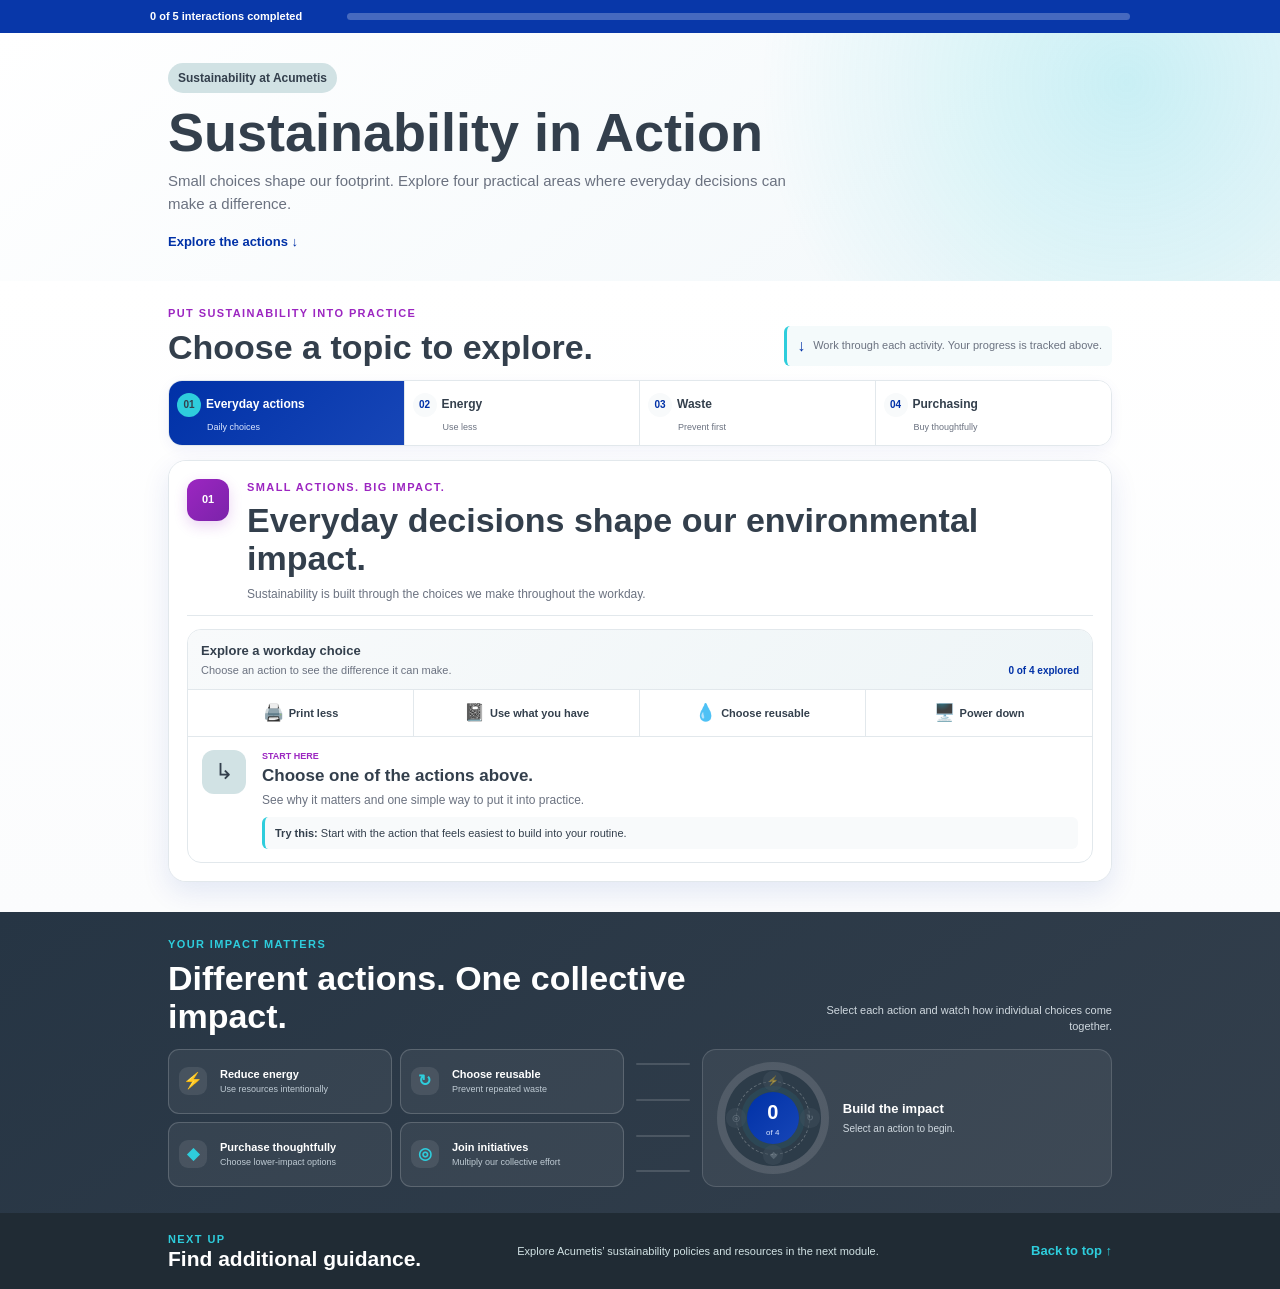
==== commit a3b3273f: "Remove confusing hero topic cards" ====
--- a/index.html
+++ b/index.html
@@ -5,203 +5,18 @@
   <meta name="viewport" content="width=device-width, initial-scale=1.0">
   <meta name="description" content="Acumetis Sustainability in Action onboarding module.">
   <title>Sustainability in Action | Acumetis</title>
-  <link rel="stylesheet" href="styles.css?v=20260819-6">
+  <link rel="stylesheet" href="styles.css?v=20260819-7">
 </head>
 <body>
 <main id="top">
-  <div class="overall-progress" aria-live="polite">
-    <div class="progress-inner">
-      <div class="progress-label" id="progressLabel">0 of 5 interactions completed</div>
-      <div class="progress-track"><div class="progress-bar" id="progressBar"></div></div>
-    </div>
-  </div>
-
-  <section class="hero compact-hero">
-    <div class="container hero-inner">
-      <div class="hero-copy">
-        <span class="hero-tag">Sustainability at Acumetis</span>
-        <h1>Sustainability in Action</h1>
-        <p class="hero-subtitle">Small choices shape our footprint. Explore four practical areas where everyday decisions can make a difference.</p>
-        <a class="scroll-link" href="#explore">Explore the actions ↓</a>
-      </div>
-      <div class="hero-path" aria-hidden="true">
-        <div><span>01</span><strong>Actions</strong></div>
-        <div><span>02</span><strong>Energy</strong></div>
-        <div><span>03</span><strong>Waste</strong></div>
-        <div><span>04</span><strong>Purchasing</strong></div>
-      </div>
-    </div>
-  </section>
-
-  <section class="topic-workspace" id="explore">
-    <div class="container">
-      <div class="workspace-intro">
-        <div>
-          <p class="eyebrow">Put sustainability into practice</p>
-          <h2>Choose a topic to explore.</h2>
-        </div>
-        <div class="workspace-cue"><span>↓</span><p>Work through each activity. Your progress is tracked above.</p></div>
-      </div>
-
-      <nav class="topic-nav" role="tablist" aria-label="Sustainability in action topics">
-        <button class="topic-tab active" type="button" role="tab" aria-selected="true" data-topic="actions"><span>01</span><strong>Everyday actions</strong><small>Daily choices</small></button>
-        <button class="topic-tab" type="button" role="tab" aria-selected="false" data-topic="energy"><span>02</span><strong>Energy</strong><small>Use less</small></button>
-        <button class="topic-tab" type="button" role="tab" aria-selected="false" data-topic="waste"><span>03</span><strong>Waste</strong><small>Prevent first</small></button>
-        <button class="topic-tab" type="button" role="tab" aria-selected="false" data-topic="purchasing"><span>04</span><strong>Purchasing</strong><small>Buy thoughtfully</small></button>
-      </nav>
-
-      <div class="topic-panels">
-        <section class="topic-panel active" data-panel="actions">
-          <div class="panel-focus">
-            <div class="panel-number">01</div>
-            <div class="panel-heading">
-              <p class="eyebrow">Small Actions. Big Impact.</p>
-              <h2>Everyday decisions shape our environmental impact.</h2>
-              <p>Sustainability is built through the choices we make throughout the workday.</p>
-            </div>
-          </div>
-          <div class="choice-explorer">
-            <div class="choice-explorer-head">
-              <div><p class="choice-label">Explore a workday choice</p><p class="choice-helper">Choose an action to see the difference it can make.</p></div>
-              <div class="choice-count" id="choiceCount">0 of 4 explored</div>
-            </div>
-            <div class="choice-tabs" role="tablist" aria-label="Everyday sustainability actions">
-              <button class="choice-tab" type="button" data-choice="print"><span class="choice-tab-icon">🖨️</span><span>Print less</span></button>
-              <button class="choice-tab" type="button" data-choice="reuse"><span class="choice-tab-icon">📓</span><span>Use what you have</span></button>
-              <button class="choice-tab" type="button" data-choice="reusable"><span class="choice-tab-icon">💧</span><span>Choose reusable</span></button>
-              <button class="choice-tab" type="button" data-choice="power"><span class="choice-tab-icon">🖥️</span><span>Power down</span></button>
-            </div>
-            <div class="choice-stage" id="choiceStage" aria-live="polite">
-              <div class="choice-stage-icon" id="choiceStageIcon">↳</div>
-              <div class="choice-stage-copy">
-                <p class="choice-stage-kicker" id="choiceStageKicker">Start here</p>
-                <h3 id="choiceStageTitle">Choose one of the actions above.</h3>
-                <p id="choiceStageWhy">See why it matters and one simple way to put it into practice.</p>
-                <div class="choice-tip" id="choiceTip"><strong>Try this:</strong> Start with the action that feels easiest to build into your routine.</div>
-              </div>
-            </div>
-          </div>
-        </section>
-
-        <section class="topic-panel energy-panel" data-panel="energy" hidden>
-          <div class="panel-focus light-focus">
-            <div class="panel-number">02</div>
-            <div class="panel-heading light-heading">
-              <p class="eyebrow light">Energy Efficiency</p>
-              <h2>Build an energy-smart workday.</h2>
-              <p>Switch on the habits you can put into practice.</p>
-            </div>
-          </div>
-          <div class="energy-challenge">
-            <div class="energy-habits" role="group" aria-label="Energy-saving habits">
-              <button class="energy-habit" type="button" aria-pressed="false"><span class="habit-marker"></span><span><strong>Power down</strong><small>Turn off lights, monitors, and equipment when they’re not in use.</small></span></button>
-              <button class="energy-habit" type="button" aria-pressed="false"><span class="habit-marker"></span><span><strong>Use daylight</strong><small>Take advantage of natural lighting whenever possible.</small></span></button>
-              <button class="energy-habit" type="button" aria-pressed="false"><span class="habit-marker"></span><span><strong>Reduce digital clutter</strong><small>Delete unnecessary emails and unsubscribe from unwanted mailing lists.</small></span></button>
-              <button class="energy-habit" type="button" aria-pressed="false"><span class="habit-marker"></span><span><strong>Follow the guidance</strong><small>Use our Energy Efficiency SOP for additional best practices.</small></span></button>
-            </div>
-            <aside class="energy-meter-panel">
-              <p class="meter-label">Your energy-smart workday</p>
-              <div class="energy-meter"><div class="energy-meter-fill" id="energyMeterFill"></div></div>
-              <div class="energy-score" id="energyScore">0 of 4 habits selected</div>
-              <p class="energy-feedback" id="energyFeedback">Start with one habit you can make part of your routine.</p>
-              <div class="energy-fact"><span class="fact-icon">💡</span><div><strong>Did you know?</strong><p>Lighting can account for up to 15% of a building’s electricity use.</p></div></div>
-            </aside>
-          </div>
-        </section>
-
-        <section class="topic-panel" data-panel="waste" hidden>
-          <div class="panel-focus">
-            <div class="panel-number">03</div>
-            <div class="panel-heading">
-              <p class="eyebrow">Waste Reduction</p>
-              <h2>The most sustainable waste is the waste never created.</h2>
-              <p>Explore the 5 R’s in order—prioritizing prevention before recycling.</p>
-            </div>
-          </div>
-          <div class="r-selector" role="group" aria-label="The 5 Rs of waste reduction">
-            <button class="r-card" data-detail="Refuse what you don’t need."><span class="r-number">1</span><span class="r-title">Refuse</span></button>
-            <button class="r-card" data-detail="Reduce what you use."><span class="r-number">2</span><span class="r-title">Reduce</span></button>
-            <button class="r-card" data-detail="Reuse whenever possible."><span class="r-number">3</span><span class="r-title">Reuse</span></button>
-            <button class="r-card" data-detail="Repurpose before disposing."><span class="r-number">4</span><span class="r-title">Repurpose</span></button>
-            <button class="r-card" data-detail="Recycle correctly according to local office guidance."><span class="r-number">5</span><span class="r-title">Recycle</span></button>
-          </div>
-          <div class="r-detail" id="rDetail">Select a step to see what it means.</div>
-          <div class="waste-compact-grid">
-            <div class="simple-actions"><h3>Simple ways to help</h3><ul class="simple-action-list"><li>Bring reusable bottles, mugs, and containers.</li><li>Print only when necessary.</li><li>Avoid single-use items.</li><li>Follow your office’s recycling signage.</li></ul></div>
-            <div class="mini-fact"><span>♻️</span><div><strong>Did you know?</strong><p>Reusable products spread their initial footprint across many uses, making them the better choice over time.</p></div></div>
-          </div>
-        </section>
-
-        <section class="topic-panel" data-panel="purchasing" hidden>
-          <div class="panel-focus">
-            <div class="panel-number">04</div>
-            <div class="panel-heading">
-              <p class="eyebrow">Sustainable Purchasing</p>
-              <h2>Every purchase has an environmental footprint.</h2>
-              <p>Thoughtful purchasing can reduce waste, conserve resources, and support responsible supply chains.</p>
-            </div>
-          </div>
-          <div class="purchase-strip">
-            <div class="purchase-strip-head"><div><h3>Before you buy</h3><p>Select each principle to learn more.</p></div><span id="purchaseCount">0 of 5 explored</span></div>
-            <div class="purchase-principles" role="tablist">
-              <button class="purchase-principle" data-purchase="reuse"><span>↻</span>Reuse first</button>
-              <button class="purchase-principle" data-purchase="need"><span>✓</span>Buy what you need</button>
-              <button class="purchase-principle" data-purchase="quality"><span>◆</span>Choose quality</button>
-              <button class="purchase-principle" data-purchase="packaging"><span>□</span>Reduce packaging</button>
-              <button class="purchase-principle" data-purchase="supplier"><span>◇</span>Consider supplier</button>
-            </div>
-            <div class="purchase-detail" id="purchaseDetail" aria-live="polite"><div class="purchase-detail-icon" id="purchaseDetailIcon">↳</div><div><strong id="purchaseDetailTitle">Choose a principle above.</strong><p id="purchaseDetailCopy">A quick check before purchasing can help you make a more sustainable choice.</p></div></div>
-          </div>
-        </section>
-      </div>
-    </div>
-  </section>
-
-  <section class="impact-section visual-impact" id="impact">
-    <div class="container">
-      <div class="impact-heading">
-        <div><p class="eyebrow light">Your Impact Matters</p><h2>Different actions. One collective impact.</h2></div>
-        <p>Select each action and watch how individual choices come together.</p>
-      </div>
-      <div class="impact-flow">
-        <div class="impact-sources">
-          <button class="impact-choice" data-impact="energy"><span class="impact-source-icon">⚡</span><span><strong>Reduce energy</strong><small>Use resources intentionally</small></span></button>
-          <button class="impact-choice" data-impact="reuse"><span class="impact-source-icon">↻</span><span><strong>Choose reusable</strong><small>Prevent repeated waste</small></span></button>
-          <button class="impact-choice" data-impact="purchase"><span class="impact-source-icon">◆</span><span><strong>Purchase thoughtfully</strong><small>Choose lower-impact options</small></span></button>
-          <button class="impact-choice" data-impact="participate"><span class="impact-source-icon">◎</span><span><strong>Join initiatives</strong><small>Multiply our collective effort</small></span></button>
-        </div>
-        <div class="impact-connectors" aria-hidden="true">
-          <span class="impact-line" data-line="energy"></span>
-          <span class="impact-line" data-line="reuse"></span>
-          <span class="impact-line" data-line="purchase"></span>
-          <span class="impact-line" data-line="participate"></span>
-        </div>
-        <div class="impact-result">
-          <div class="impact-orb" id="impactOrb" style="--impact-progress:0%">
-            <div class="orb-ring"></div>
-            <div class="orb-core"><span id="impactOrbCount">0</span><small>of 4</small></div>
-            <span class="orb-token token-energy">⚡</span>
-            <span class="orb-token token-reuse">↻</span>
-            <span class="orb-token token-purchase">◆</span>
-            <span class="orb-token token-participate">◎</span>
-          </div>
-          <div class="impact-result-copy">
-            <strong id="impactResultTitle">Build the impact</strong>
-            <p id="impactMessage">Select an action to begin.</p>
-          </div>
-        </div>
-      </div>
-    </div>
-  </section>
-
-  <section class="next-section compact-next">
-    <div class="container next-layout">
-      <div><p class="eyebrow light">Next Up</p><h2>Find additional guidance.</h2></div>
-      <p>Explore Acumetis’ sustainability policies and resources in the next module.</p>
-      <a class="next-link" href="#top">Back to top ↑</a>
-    </div>
-  </section>
-</main>
-<script src="app.js?v=20260819-6"></script>
-</body>
-</html>+  <div class="overall-progress" aria-live="polite"><div class="progress-inner"><div class="progress-label" id="progressLabel">0 of 5 interactions completed</div><div class="progress-track"><div class="progress-bar" id="progressBar"></div></div></div></div>
+  <section class="hero compact-hero"><div class="container"><div class="hero-copy"><span class="hero-tag">Sustainability at Acumetis</span><h1>Sustainability in Action</h1><p class="hero-subtitle">Small choices shape our footprint. Explore four practical areas where everyday decisions can make a difference.</p><a class="scroll-link" href="#explore">Explore the actions ↓</a></div></div></section>
+  <section class="topic-workspace" id="explore"><div class="container"><div class="workspace-intro"><div><p class="eyebrow">Put sustainability into practice</p><h2>Choose a topic to explore.</h2></div><div class="workspace-cue"><span>↓</span><p>Work through each activity. Your progress is tracked above.</p></div></div>
+  <nav class="topic-nav" role="tablist" aria-label="Sustainability in action topics"><button class="topic-tab active" type="button" role="tab" aria-selected="true" data-topic="actions"><span>01</span><strong>Everyday actions</strong><small>Daily choices</small></button><button class="topic-tab" type="button" role="tab" aria-selected="false" data-topic="energy"><span>02</span><strong>Energy</strong><small>Use less</small></button><button class="topic-tab" type="button" role="tab" aria-selected="false" data-topic="waste"><span>03</span><strong>Waste</strong><small>Prevent first</small></button><button class="topic-tab" type="button" role="tab" aria-selected="false" data-topic="purchasing"><span>04</span><strong>Purchasing</strong><small>Buy thoughtfully</small></button></nav>
+  <div class="topic-panels"><section class="topic-panel active" data-panel="actions"><div class="panel-focus"><div class="panel-number">01</div><div class="panel-heading"><p class="eyebrow">Small Actions. Big Impact.</p><h2>Everyday decisions shape our environmental impact.</h2><p>Sustainability is built through the choices we make throughout the workday.</p></div></div><div class="choice-explorer"><div class="choice-explorer-head"><div><p class="choice-label">Explore a workday choice</p><p class="choice-helper">Choose an action to see the difference it can make.</p></div><div class="choice-count" id="choiceCount">0 of 4 explored</div></div><div class="choice-tabs" role="tablist" aria-label="Everyday sustainability actions"><button class="choice-tab" type="button" data-choice="print"><span class="choice-tab-icon">🖨️</span><span>Print less</span></button><button class="choice-tab" type="button" data-choice="reuse"><span class="choice-tab-icon">📓</span><span>Use what you have</span></button><button class="choice-tab" type="button" data-choice="reusable"><span class="choice-tab-icon">💧</span><span>Choose reusable</span></button><button class="choice-tab" type="button" data-choice="power"><span class="choice-tab-icon">🖥️</span><span>Power down</span></button></div><div class="choice-stage" id="choiceStage" aria-live="polite"><div class="choice-stage-icon" id="choiceStageIcon">↳</div><div class="choice-stage-copy"><p class="choice-stage-kicker" id="choiceStageKicker">Start here</p><h3 id="choiceStageTitle">Choose one of the actions above.</h3><p id="choiceStageWhy">See why it matters and one simple way to put it into practice.</p><div class="choice-tip" id="choiceTip"><strong>Try this:</strong> Start with the action that feels easiest to build into your routine.</div></div></div></div></section>
+  <section class="topic-panel energy-panel" data-panel="energy" hidden><div class="panel-focus light-focus"><div class="panel-number">02</div><div class="panel-heading light-heading"><p class="eyebrow light">Energy Efficiency</p><h2>Build an energy-smart workday.</h2><p>Switch on the habits you can put into practice.</p></div></div><div class="energy-challenge"><div class="energy-habits" role="group" aria-label="Energy-saving habits"><button class="energy-habit" type="button" aria-pressed="false"><span class="habit-marker"></span><span><strong>Power down</strong><small>Turn off lights, monitors, and equipment when they’re not in use.</small></span></button><button class="energy-habit" type="button" aria-pressed="false"><span class="habit-marker"></span><span><strong>Use daylight</strong><small>Take advantage of natural lighting whenever possible.</small></span></button><button class="energy-habit" type="button" aria-pressed="false"><span class="habit-marker"></span><span><strong>Reduce digital clutter</strong><small>Delete unnecessary emails and unsubscribe from unwanted mailing lists.</small></span></button><button class="energy-habit" type="button" aria-pressed="false"><span class="habit-marker"></span><span><strong>Follow the guidance</strong><small>Use our Energy Efficiency SOP for additional best practices.</small></span></button></div><aside class="energy-meter-panel"><p class="meter-label">Your energy-smart workday</p><div class="energy-meter"><div class="energy-meter-fill" id="energyMeterFill"></div></div><div class="energy-score" id="energyScore">0 of 4 habits selected</div><p class="energy-feedback" id="energyFeedback">Start with one habit you can make part of your routine.</p><div class="energy-fact"><span class="fact-icon">💡</span><div><strong>Did you know?</strong><p>Lighting can account for up to 15% of a building’s electricity use.</p></div></div></aside></div></section>
+  <section class="topic-panel" data-panel="waste" hidden><div class="panel-focus"><div class="panel-number">03</div><div class="panel-heading"><p class="eyebrow">Waste Reduction</p><h2>The most sustainable waste is the waste never created.</h2><p>Explore the 5 R’s in order—prioritizing prevention before recycling.</p></div></div><div class="r-selector" role="group" aria-label="The 5 Rs of waste reduction"><button class="r-card" data-detail="Refuse what you don’t need."><span class="r-number">1</span><span class="r-title">Refuse</span></button><button class="r-card" data-detail="Reduce what you use."><span class="r-number">2</span><span class="r-title">Reduce</span></button><button class="r-card" data-detail="Reuse whenever possible."><span class="r-number">3</span><span class="r-title">Reuse</span></button><button class="r-card" data-detail="Repurpose before disposing."><span class="r-number">4</span><span class="r-title">Repurpose</span></button><button class="r-card" data-detail="Recycle correctly according to local office guidance."><span class="r-number">5</span><span class="r-title">Recycle</span></button></div><div class="r-detail" id="rDetail">Select a step to see what it means.</div><div class="waste-compact-grid"><div class="simple-actions"><h3>Simple ways to help</h3><ul class="simple-action-list"><li>Bring reusable bottles, mugs, and containers.</li><li>Print only when necessary.</li><li>Avoid single-use items.</li><li>Follow your office’s recycling signage.</li></ul></div><div class="mini-fact"><span>♻️</span><div><strong>Did you know?</strong><p>Reusable products spread their initial footprint across many uses, making them the better choice over time.</p></div></div></div></section>
+  <section class="topic-panel" data-panel="purchasing" hidden><div class="panel-focus"><div class="panel-number">04</div><div class="panel-heading"><p class="eyebrow">Sustainable Purchasing</p><h2>Every purchase has an environmental footprint.</h2><p>Thoughtful purchasing can reduce waste, conserve resources, and support responsible supply chains.</p></div></div><div class="purchase-strip"><div class="purchase-strip-head"><div><h3>Before you buy</h3><p>Select each principle to learn more.</p></div><span id="purchaseCount">0 of 5 explored</span></div><div class="purchase-principles" role="tablist"><button class="purchase-principle" data-purchase="reuse"><span>↻</span>Reuse first</button><button class="purchase-principle" data-purchase="need"><span>✓</span>Buy what you need</button><button class="purchase-principle" data-purchase="quality"><span>◆</span>Choose quality</button><button class="purchase-principle" data-purchase="packaging"><span>□</span>Reduce packaging</button><button class="purchase-principle" data-purchase="supplier"><span>◇</span>Consider supplier</button></div><div class="purchase-detail" id="purchaseDetail" aria-live="polite"><div class="purchase-detail-icon" id="purchaseDetailIcon">↳</div><div><strong id="purchaseDetailTitle">Choose a principle above.</strong><p id="purchaseDetailCopy">A quick check before purchasing can help you make a more sustainable choice.</p></div></div></div></section></div></div></section>
+  <section class="impact-section visual-impact" id="impact"><div class="container"><div class="impact-heading"><div><p class="eyebrow light">Your Impact Matters</p><h2>Different actions. One collective impact.</h2></div><p>Select each action and watch how individual choices come together.</p></div><div class="impact-flow"><div class="impact-sources"><button class="impact-choice" data-impact="energy"><span class="impact-source-icon">⚡</span><span><strong>Reduce energy</strong><small>Use resources intentionally</small></span></button><button class="impact-choice" data-impact="reuse"><span class="impact-source-icon">↻</span><span><strong>Choose reusable</strong><small>Prevent repeated waste</small></span></button><button class="impact-choice" data-impact="purchase"><span class="impact-source-icon">◆</span><span><strong>Purchase thoughtfully</strong><small>Choose lower-impact options</small></span></button><button class="impact-choice" data-impact="participate"><span class="impact-source-icon">◎</span><span><strong>Join initiatives</strong><small>Multiply our collective effort</small></span></button></div><div class="impact-connectors" aria-hidden="true"><span class="impact-line" data-line="energy"></span><span class="impact-line" data-line="reuse"></span><span class="impact-line" data-line="purchase"></span><span class="impact-line" data-line="participate"></span></div><div class="impact-result"><div class="impact-orb" id="impactOrb" style="--impact-progress:0%"><div class="orb-ring"></div><div class="orb-core"><span id="impactOrbCount">0</span><small>of 4</small></div><span class="orb-token token-energy">⚡</span><span class="orb-token token-reuse">↻</span><span class="orb-token token-purchase">◆</span><span class="orb-token token-participate">◎</span></div><div class="impact-result-copy"><strong id="impactResultTitle">Build the impact</strong><p id="impactMessage">Select an action to begin.</p></div></div></div></div></section>
+  <section class="next-section compact-next"><div class="container next-layout"><div><p class="eyebrow light">Next Up</p><h2>Find additional guidance.</h2></div><p>Explore Acumetis’ sustainability policies and resources in the next module.</p><a class="next-link" href="#top">Back to top ↑</a></div></section>
+</main><script src="app.js?v=20260819-6"></script></body></html>
--- a/styles.css
+++ b/styles.css
@@ -1 +1 @@
-:root{--blue:#0031A7;--purple:#9C26C1;--light-blue:#D1E2E4;--electric-blue:#2ECDDC;--dark-blue:#333F4C;--white:#FFFFFF;--pale:#F8FAFB;--muted:#6B7280;--border:#E2E8EC;--shadow:0 8px 24px rgba(0,49,167,.08)}*{box-sizing:border-box}html{scroll-behavior:smooth}body{margin:0;font-family:Arial,Helvetica,sans-serif;color:var(--dark-blue);background:#fff;line-height:1.5}button,a{font:inherit}button{color:inherit}.container{width:min(980px,100%);margin:0 auto;padding:0 18px}.eyebrow{margin:0 0 6px;color:var(--purple);font-size:11px;font-weight:700;letter-spacing:1.4px;text-transform:uppercase}.eyebrow.light{color:var(--electric-blue)}h1,h2,h3,p{margin-top:0}h1{margin-bottom:10px;font-size:clamp(34px,5vw,54px);line-height:1.03}h2{margin-bottom:8px;font-size:clamp(24px,3.6vw,34px);line-height:1.12}h3{line-height:1.25}.overall-progress{position:sticky;top:0;z-index:30;padding:8px 16px;color:#fff;background:rgba(0,49,167,.97)}.progress-inner{width:min(980px,100%);display:flex;gap:12px;margin:0 auto;align-items:center}.progress-label{min-width:185px;font-size:11px;font-weight:700}.progress-track{height:7px;flex:1;overflow:hidden;border-radius:999px;background:rgba(255,255,255,.25)}.progress-bar{width:0;height:100%;border-radius:inherit;background:linear-gradient(90deg,var(--purple),var(--electric-blue));transition:width .3s ease}.compact-hero{padding:34px 0 30px;background:radial-gradient(circle at 85% 20%,rgba(46,205,220,.18),transparent 34%),linear-gradient(145deg,#fff,#F3F8FA)}.hero-tag{display:inline-block;margin-bottom:14px;padding:6px 10px;border-radius:999px;background:var(--light-blue);font-size:12px;font-weight:700}.hero-subtitle{max-width:680px;margin-bottom:16px;color:var(--muted);font-size:16px}.scroll-link,.next-link{color:var(--blue);font-size:13px;font-weight:700;text-decoration:none}.topic-workspace{padding:26px 0 30px;background:#fff}.workspace-intro{display:flex;justify-content:space-between;gap:24px;align-items:end;margin-bottom:16px}.workspace-intro h2{margin-bottom:0}.workspace-intro>p{max-width:360px;margin:0;color:var(--muted);font-size:12px;text-align:right}.topic-nav{display:grid;grid-template-columns:repeat(4,1fr);overflow:hidden;margin-bottom:14px;border:1px solid var(--border);border-radius:14px;background:#fff}.topic-tab{padding:12px 8px;cursor:pointer;border:0;border-right:1px solid var(--border);background:#fff;font-size:12px;font-weight:700}.topic-tab:last-child{border-right:0}.topic-tab span{display:inline-flex;width:24px;height:24px;margin-right:6px;align-items:center;justify-content:center;border-radius:50%;background:var(--pale);color:var(--blue);font-size:10px}.topic-tab.active{color:#fff;background:var(--blue)}.topic-tab.active span{background:var(--electric-blue);color:var(--dark-blue)}.topic-panels{border:1px solid var(--border);border-radius:18px;box-shadow:var(--shadow);overflow:hidden}.topic-panel{padding:20px;background:#fff}.topic-panel[hidden]{display:none!important}.topic-panel.active{animation:panelIn .2s ease}.energy-panel{color:#fff;background:var(--blue)}.panel-heading{margin-bottom:14px}.panel-heading p:last-child{margin:0;color:var(--muted);font-size:13px}.light-heading h2{color:#fff}.light-heading p:last-child{color:#E8F0FF}.choice-explorer{overflow:hidden;border:1px solid var(--border);border-radius:14px;background:#fff}.choice-explorer-head{display:flex;justify-content:space-between;gap:16px;align-items:end;padding:12px 14px;background:var(--pale);border-bottom:1px solid var(--border)}.choice-label{margin:0 0 1px;font-size:13px;font-weight:700}.choice-helper{margin:0;color:var(--muted);font-size:11px}.choice-count{color:var(--blue);font-size:10px;font-weight:700;white-space:nowrap}.choice-tabs{display:grid;grid-template-columns:repeat(4,1fr);border-bottom:1px solid var(--border)}.choice-tab{display:flex;gap:5px;align-items:center;justify-content:center;padding:10px 7px;cursor:pointer;border:0;border-right:1px solid var(--border);background:#fff;font-size:11px;font-weight:700}.choice-tab:last-child{border-right:0}.choice-tab.active{color:var(--blue);background:#F1F6FF;box-shadow:inset 0 -3px 0 var(--blue)}.choice-tab.explored:not(.active)::after{content:"✓";color:var(--purple)}.choice-tab-icon{font-size:17px}.choice-stage{display:grid;grid-template-columns:48px 1fr;gap:12px;padding:14px}.choice-stage-icon{width:44px;height:44px;display:flex;align-items:center;justify-content:center;border-radius:12px;background:var(--light-blue);font-size:22px}.choice-stage-kicker{margin:0 0 2px;color:var(--purple);font-size:9px;font-weight:700;text-transform:uppercase}.choice-stage h3{margin:0 0 4px;font-size:17px}.choice-stage-copy>p:not(.choice-stage-kicker){margin-bottom:8px;color:var(--muted);font-size:12px}.choice-tip{padding:8px 10px;border-left:3px solid var(--electric-blue);border-radius:6px;background:var(--pale);font-size:11px}.energy-challenge{display:grid;grid-template-columns:1.2fr .8fr;gap:14px}.energy-habits{display:grid;grid-template-columns:repeat(2,1fr);gap:8px}.energy-habit{display:grid;grid-template-columns:28px 1fr;gap:9px;align-items:center;padding:10px;text-align:left;cursor:pointer;border:1px solid rgba(255,255,255,.3);border-radius:11px;background:rgba(255,255,255,.07)}.energy-habit.selected{border-color:var(--electric-blue);background:rgba(46,205,220,.14)}.energy-habit strong{display:block;color:#fff;font-size:12px}.energy-habit small{display:block;margin-top:2px;color:#DCE7FF;font-size:10px;line-height:1.35}.habit-marker{width:22px;height:22px;border:2px solid rgba(255,255,255,.55);border-radius:50%}.energy-habit.selected .habit-marker{display:flex;align-items:center;justify-content:center;border-color:var(--electric-blue);background:var(--electric-blue)}.energy-habit.selected .habit-marker::after{content:"✓";color:var(--dark-blue);font-size:11px;font-weight:700}.energy-meter-panel{padding:14px;border-radius:12px;background:rgba(255,255,255,.1)}.meter-label{margin-bottom:6px!important;color:#fff!important;font-size:11px;font-weight:700}.energy-meter{height:8px;overflow:hidden;border-radius:999px;background:rgba(255,255,255,.2)}.energy-meter-fill{width:0;height:100%;background:linear-gradient(90deg,var(--purple),var(--electric-blue))}.energy-score{margin-top:5px;color:var(--electric-blue);font-size:10px;font-weight:700}.energy-feedback{margin:8px 0 0!important;color:#E8F0FF!important;font-size:11px}.energy-fact{display:flex;gap:9px;margin-top:12px;padding-top:10px;border-top:1px solid rgba(255,255,255,.2)}.energy-fact .fact-icon{font-size:20px}.energy-fact strong{display:block;font-size:11px}.energy-fact p{margin:2px 0 0;color:#E8F0FF;font-size:10px}.r-selector{display:grid;grid-template-columns:repeat(5,1fr);gap:6px;margin-top:10px}.r-card{min-height:52px;display:flex;gap:5px;align-items:center;justify-content:center;cursor:pointer;border:1px solid var(--border);border-radius:9px;background:#fff;font-size:11px}.r-card.active{color:#fff;border-color:var(--blue);background:var(--blue)}.r-number{display:flex;width:20px;height:20px;align-items:center;justify-content:center;border-radius:50%;color:#fff;background:var(--purple);font-size:10px;font-weight:700}.r-detail{min-height:40px;display:flex;margin-top:7px;padding:9px 11px;align-items:center;border-left:3px solid var(--blue);border-radius:7px;background:var(--pale);color:var(--muted);font-size:11px}.waste-compact-grid{display:grid;grid-template-columns:1.2fr .8fr;gap:10px;margin-top:10px}.simple-actions{padding:12px 14px;border-radius:10px;background:var(--pale)}.simple-actions h3{margin-bottom:6px;font-size:13px}.simple-action-list{display:grid;grid-template-columns:repeat(2,1fr);gap:4px 14px;margin:0;padding:0;list-style:none;font-size:10px}.simple-action-list li{position:relative;padding-left:16px}.simple-action-list li::before{content:"✓";position:absolute;left:0;color:var(--blue);font-weight:700}.mini-fact{display:flex;gap:9px;padding:12px;border-radius:10px;background:var(--light-blue);font-size:11px}.mini-fact>span{font-size:20px}.mini-fact strong{display:block;margin-bottom:2px}.mini-fact p{margin:0;font-size:10px;line-height:1.4}.purchase-strip{overflow:hidden;border:1px solid var(--border);border-radius:12px;background:#fff}.purchase-strip-head{display:flex;justify-content:space-between;gap:12px;align-items:center;padding:10px 12px;background:var(--pale);border-bottom:1px solid var(--border)}.purchase-strip-head h3{margin:0;font-size:14px}.purchase-strip-head p{margin:1px 0 0;color:var(--muted);font-size:10px}.purchase-strip-head>span{color:var(--blue);font-size:10px;font-weight:700}.purchase-principles{display:grid;grid-template-columns:repeat(5,1fr);border-bottom:1px solid var(--border)}.purchase-principle{padding:10px 5px;cursor:pointer;border:0;border-right:1px solid var(--border);background:#fff;font-size:10px;font-weight:700;line-height:1.2}.purchase-principle:last-child{border-right:0}.purchase-principle span{display:block;margin-bottom:2px;color:var(--purple);font-size:17px}.purchase-principle.active{color:var(--blue);background:#F1F6FF;box-shadow:inset 0 -3px 0 var(--blue)}.purchase-principle.explored:not(.active)::after{content:" ✓";color:var(--purple)}.purchase-detail{display:grid;grid-template-columns:38px 1fr;gap:10px;align-items:center;padding:12px}.purchase-detail-icon{width:36px;height:36px;display:flex;align-items:center;justify-content:center;border-radius:10px;color:var(--blue);background:var(--light-blue);font-size:18px;font-weight:700}.purchase-detail strong{display:block;margin-bottom:1px;font-size:12px}.purchase-detail p{margin:0;color:var(--muted);font-size:10px;line-height:1.4}.compact-impact{padding:24px 0;color:#fff;background:var(--blue)}.impact-layout{display:grid;grid-template-columns:.8fr 1.2fr;gap:24px;align-items:center}.compact-impact h2{color:#fff;margin-bottom:5px}.compact-impact p{margin:0;color:#E8F0FF;font-size:12px}.impact-choices{display:grid;grid-template-columns:repeat(2,1fr);gap:7px;margin:0 0 8px}.impact-choice{padding:9px 10px;color:#fff;cursor:pointer;border:1px solid rgba(255,255,255,.4);border-radius:9px;background:rgba(255,255,255,.08);font-size:11px;font-weight:700}.impact-choice.selected{color:var(--dark-blue);background:var(--electric-blue)}.impact-message{padding:8px 10px;border-left:3px solid var(--electric-blue);border-radius:6px;background:rgba(255,255,255,.1);font-size:10px}.compact-next{padding:20px 0;color:#fff;background:var(--dark-blue)}.next-layout{display:grid;grid-template-columns:1fr 1.5fr auto;gap:20px;align-items:center}.compact-next h2{margin:0;color:#fff;font-size:22px}.compact-next p{margin:0;color:var(--light-blue);font-size:11px}.compact-next .next-link{color:var(--electric-blue);white-space:nowrap}@keyframes panelIn{from{opacity:.65;transform:translateY(3px)}to{opacity:1;transform:none}}@media(max-width:820px){.workspace-intro{align-items:flex-start;flex-direction:column;gap:4px}.workspace-intro>p{text-align:left}.topic-tab{font-size:11px}.topic-tab span{display:none}.energy-challenge,.impact-layout,.waste-compact-grid{grid-template-columns:1fr}.energy-habits{grid-template-columns:repeat(2,1fr)}.next-layout{grid-template-columns:1fr auto}.next-layout>p{grid-column:1/-1;grid-row:2}.choice-tabs{grid-template-columns:repeat(2,1fr)}.purchase-principles{grid-template-columns:repeat(3,1fr)}.purchase-principle{border-bottom:1px solid var(--border)}}@media(max-width:560px){.progress-inner{flex-direction:column;align-items:flex-start;gap:4px}.progress-label{min-width:0}.progress-track{width:100%}.compact-hero{padding:26px 0 24px}.topic-workspace{padding:20px 0 24px}.topic-nav{grid-template-columns:repeat(2,1fr)}.topic-tab:nth-child(2){border-right:0}.topic-tab:nth-child(-n+2){border-bottom:1px solid var(--border)}.topic-panel{padding:14px}.energy-habits{grid-template-columns:1fr}.r-selector{grid-template-columns:repeat(3,1fr)}.simple-action-list{grid-template-columns:1fr}.purchase-principles{grid-template-columns:repeat(2,1fr)}.choice-stage{grid-template-columns:40px 1fr;padding:12px}.choice-stage-icon{width:36px;height:36px}.impact-layout{gap:12px}.next-layout{grid-template-columns:1fr}.next-layout>p{grid-row:auto}.container{padding:0 12px}}@media(prefers-reduced-motion:reduce){*,*::before,*::after{transition:none!important;animation:none!important;scroll-behavior:auto!important}}+:root{--blue:#0031A7;--purple:#9C26C1;--light-blue:#D1E2E4;--electric:#2ECDDC;--dark:#333F4C;--white:#fff;--pale:#F8FAFB;--muted:#6B7280;--border:#E2E8EC;--shadow:0 10px 28px rgba(0,49,167,.10)}*{box-sizing:border-box}html{scroll-behavior:smooth}body{margin:0;font-family:Arial,Helvetica,sans-serif;color:var(--dark);background:#fff;line-height:1.5}button,a{font:inherit}button{color:inherit}.container{width:min(980px,100%);margin:0 auto;padding:0 18px}.eyebrow{margin:0 0 6px;color:var(--purple);font-size:11px;font-weight:700;letter-spacing:1.4px;text-transform:uppercase}.eyebrow.light{color:var(--electric)}h1,h2,h3,p{margin-top:0}h1{margin-bottom:10px;font-size:clamp(34px,5vw,54px);line-height:1.03}h2{margin-bottom:8px;font-size:clamp(24px,3.6vw,34px);line-height:1.12}h3{line-height:1.25}.overall-progress{position:sticky;top:0;z-index:30;padding:8px 16px;color:#fff;background:rgba(0,49,167,.97)}.progress-inner{width:min(980px,100%);display:flex;gap:12px;margin:0 auto;align-items:center}.progress-label{min-width:185px;font-size:11px;font-weight:700}.progress-track{height:7px;flex:1;overflow:hidden;border-radius:999px;background:rgba(255,255,255,.25)}.progress-bar{width:0;height:100%;border-radius:inherit;background:linear-gradient(90deg,var(--purple),var(--electric));transition:width .3s ease}.compact-hero{padding:30px 0 28px;background:radial-gradient(circle at 88% 20%,rgba(46,205,220,.22),transparent 32%),linear-gradient(145deg,#fff,#F1F7FA)}.hero-inner{display:grid;grid-template-columns:1.25fr .75fr;gap:28px;align-items:center}.hero-tag{display:inline-block;margin-bottom:12px;padding:6px 10px;border-radius:999px;background:var(--light-blue);font-size:12px;font-weight:700}.hero-subtitle{max-width:620px;margin-bottom:14px;color:var(--muted);font-size:15px}.scroll-link,.next-link{color:var(--blue);font-size:13px;font-weight:700;text-decoration:none}.hero-path{display:grid;grid-template-columns:repeat(2,1fr);gap:8px}.hero-path div{padding:11px 12px;border:1px solid rgba(0,49,167,.12);border-radius:12px;background:rgba(255,255,255,.76)}.hero-path span{display:block;color:var(--purple);font-size:10px;font-weight:700}.hero-path strong{font-size:12px}.topic-workspace{padding:24px 0 30px;background:linear-gradient(#fff,#fbfcfd)}.workspace-intro{display:flex;justify-content:space-between;gap:24px;align-items:end;margin-bottom:14px}.workspace-intro h2{margin-bottom:0}.workspace-cue{display:flex;gap:8px;align-items:center;max-width:340px;padding:8px 10px;border-left:3px solid var(--electric);background:#F4FAFB;border-radius:6px}.workspace-cue span{color:var(--blue);font-weight:700}.workspace-cue p{margin:0;color:var(--muted);font-size:11px}.topic-nav{display:grid;grid-template-columns:repeat(4,1fr);overflow:hidden;margin-bottom:14px;border:1px solid var(--border);border-radius:14px;background:#fff;box-shadow:0 4px 14px rgba(0,49,167,.05)}.topic-tab{min-height:64px;padding:10px 8px;cursor:pointer;border:0;border-right:1px solid var(--border);background:#fff;text-align:left}.topic-tab:last-child{border-right:0}.topic-tab span{display:inline-flex;width:24px;height:24px;margin-right:5px;align-items:center;justify-content:center;border-radius:50%;background:var(--pale);color:var(--blue);font-size:10px;font-weight:700}.topic-tab strong{display:inline;font-size:12px}.topic-tab small{display:block;margin:4px 0 0 30px;color:var(--muted);font-size:9px}.topic-tab.active{color:#fff;background:linear-gradient(135deg,var(--blue),#1746b7)}.topic-tab.active span{background:var(--electric);color:var(--dark)}.topic-tab.active small{color:#dce7ff}.topic-panels{overflow:hidden;border:1px solid var(--border);border-radius:18px;background:#fff;box-shadow:var(--shadow)}.topic-panel{padding:18px;background:#fff}.topic-panel[hidden]{display:none!important}.topic-panel.active{animation:panelIn .2s ease}.energy-panel{color:#fff;background:linear-gradient(145deg,#0031A7,#0b43ba)}.panel-focus{display:grid;grid-template-columns:48px 1fr;gap:12px;align-items:start;margin-bottom:13px;padding-bottom:12px;border-bottom:1px solid var(--border)}.light-focus{border-bottom-color:rgba(255,255,255,.18)}.panel-number{width:42px;height:42px;display:flex;align-items:center;justify-content:center;border-radius:12px;background:linear-gradient(135deg,var(--purple),#7b23aa);color:#fff;font-size:11px;font-weight:700;box-shadow:0 5px 14px rgba(156,38,193,.2)}.panel-heading{margin:0}.panel-heading p:last-child{margin:0;color:var(--muted);font-size:12px}.light-heading h2{color:#fff}.light-heading p:last-child{color:#E8F0FF}.choice-explorer{overflow:hidden;border:1px solid var(--border);border-radius:14px;background:#fff}.choice-explorer-head{display:flex;justify-content:space-between;gap:16px;align-items:end;padding:11px 13px;background:linear-gradient(135deg,#F8FAFB,#eef5f7);border-bottom:1px solid var(--border)}.choice-label{margin:0 0 1px;font-size:13px;font-weight:700}.choice-helper{margin:0;color:var(--muted);font-size:11px}.choice-count{color:var(--blue);font-size:10px;font-weight:700;white-space:nowrap}.choice-tabs{display:grid;grid-template-columns:repeat(4,1fr);border-bottom:1px solid var(--border)}.choice-tab{display:flex;gap:5px;align-items:center;justify-content:center;padding:10px 7px;cursor:pointer;border:0;border-right:1px solid var(--border);background:#fff;font-size:11px;font-weight:700}.choice-tab:last-child{border-right:0}.choice-tab:hover{background:#F7FAFC}.choice-tab.active{color:var(--blue);background:#F1F6FF;box-shadow:inset 0 -3px 0 var(--blue)}.choice-tab.explored:not(.active)::after{content:"✓";color:var(--purple)}.choice-tab-icon{font-size:17px}.choice-stage{display:grid;grid-template-columns:48px 1fr;gap:12px;padding:13px 14px}.choice-stage-icon{width:44px;height:44px;display:flex;align-items:center;justify-content:center;border-radius:12px;background:var(--light-blue);font-size:22px}.choice-stage-kicker{margin:0 0 2px;color:var(--purple);font-size:9px;font-weight:700;text-transform:uppercase}.choice-stage h3{margin:0 0 4px;font-size:17px}.choice-stage-copy>p:not(.choice-stage-kicker){margin-bottom:8px;color:var(--muted);font-size:12px}.choice-tip{padding:8px 10px;border-left:3px solid var(--electric);border-radius:6px;background:var(--pale);font-size:11px}.energy-challenge{display:grid;grid-template-columns:1.2fr .8fr;gap:14px}.energy-habits{display:grid;grid-template-columns:repeat(2,1fr);gap:8px}.energy-habit{display:grid;grid-template-columns:28px 1fr;gap:9px;align-items:center;padding:10px;text-align:left;cursor:pointer;border:1px solid rgba(255,255,255,.3);border-radius:11px;background:rgba(255,255,255,.07)}.energy-habit:hover{background:rgba(255,255,255,.11)}.energy-habit.selected{border-color:var(--electric);background:rgba(46,205,220,.14)}.energy-habit strong{display:block;color:#fff;font-size:12px}.energy-habit small{display:block;margin-top:2px;color:#DCE7FF;font-size:10px;line-height:1.35}.habit-marker{width:22px;height:22px;border:2px solid rgba(255,255,255,.55);border-radius:50%}.energy-habit.selected .habit-marker{display:flex;align-items:center;justify-content:center;border-color:var(--electric);background:var(--electric)}.energy-habit.selected .habit-marker::after{content:"✓";color:var(--dark);font-size:11px;font-weight:700}.energy-meter-panel{padding:14px;border-radius:12px;background:rgba(255,255,255,.1);box-shadow:inset 0 0 0 1px rgba(255,255,255,.07)}.meter-label{margin-bottom:6px!important;color:#fff!important;font-size:11px;font-weight:700}.energy-meter{height:8px;overflow:hidden;border-radius:999px;background:rgba(255,255,255,.2)}.energy-meter-fill{width:0;height:100%;background:linear-gradient(90deg,var(--purple),var(--electric))}.energy-score{margin-top:5px;color:var(--electric);font-size:10px;font-weight:700}.energy-feedback{margin:8px 0 0!important;color:#E8F0FF!important;font-size:11px}.energy-fact{display:flex;gap:9px;margin-top:12px;padding-top:10px;border-top:1px solid rgba(255,255,255,.2)}.energy-fact .fact-icon{font-size:20px}.energy-fact strong{display:block;font-size:11px}.energy-fact p{margin:2px 0 0;color:#E8F0FF;font-size:10px}.r-selector{display:grid;grid-template-columns:repeat(5,1fr);gap:6px;margin-top:8px}.r-card{min-height:50px;display:flex;gap:5px;align-items:center;justify-content:center;cursor:pointer;border:1px solid var(--border);border-radius:9px;background:#fff;font-size:11px}.r-card:hover{border-color:#b8c7cf}.r-card.active{color:#fff;border-color:var(--blue);background:var(--blue)}.r-number{display:flex;width:20px;height:20px;align-items:center;justify-content:center;border-radius:50%;color:#fff;background:var(--purple);font-size:10px;font-weight:700}.r-detail{min-height:38px;display:flex;margin-top:7px;padding:8px 10px;align-items:center;border-left:3px solid var(--blue);border-radius:7px;background:var(--pale);color:var(--muted);font-size:11px}.waste-compact-grid{display:grid;grid-template-columns:1.2fr .8fr;gap:10px;margin-top:9px}.simple-actions{padding:11px 13px;border-radius:10px;background:var(--pale)}.simple-actions h3{margin-bottom:6px;font-size:13px}.simple-action-list{display:grid;grid-template-columns:repeat(2,1fr);gap:4px 14px;margin:0;padding:0;list-style:none;font-size:10px}.simple-action-list li{position:relative;padding-left:16px}.simple-action-list li::before{content:"✓";position:absolute;left:0;color:var(--blue);font-weight:700}.mini-fact{display:flex;gap:9px;padding:12px;border-radius:10px;background:linear-gradient(135deg,var(--light-blue),#e6f0f2);font-size:11px}.mini-fact>span{font-size:20px}.mini-fact strong{display:block;margin-bottom:2px}.mini-fact p{margin:0;font-size:10px;line-height:1.4}.purchase-strip{overflow:hidden;border:1px solid var(--border);border-radius:12px;background:#fff}.purchase-strip-head{display:flex;justify-content:space-between;gap:12px;align-items:center;padding:10px 12px;background:linear-gradient(135deg,#F8FAFB,#eef5f7);border-bottom:1px solid var(--border)}.purchase-strip-head h3{margin:0;font-size:14px}.purchase-strip-head p{margin:1px 0 0;color:var(--muted);font-size:10px}.purchase-strip-head>span{color:var(--blue);font-size:10px;font-weight:700}.purchase-principles{display:grid;grid-template-columns:repeat(5,1fr);border-bottom:1px solid var(--border)}.purchase-principle{padding:10px 5px;cursor:pointer;border:0;border-right:1px solid var(--border);background:#fff;font-size:10px;font-weight:700;line-height:1.2}.purchase-principle:last-child{border-right:0}.purchase-principle span{display:block;margin-bottom:2px;color:var(--purple);font-size:17px}.purchase-principle:hover{background:#F7FAFC}.purchase-principle.active{color:var(--blue);background:#F1F6FF;box-shadow:inset 0 -3px 0 var(--blue)}.purchase-principle.explored:not(.active)::after{content:" ✓";color:var(--purple)}.purchase-detail{display:grid;grid-template-columns:38px 1fr;gap:10px;align-items:center;padding:12px}.purchase-detail-icon{width:36px;height:36px;display:flex;align-items:center;justify-content:center;border-radius:10px;color:var(--blue);background:var(--light-blue);font-size:18px;font-weight:700}.purchase-detail strong{display:block;margin-bottom:1px;font-size:12px}.purchase-detail p{margin:0;color:var(--muted);font-size:10px;line-height:1.4}.visual-impact{padding:24px 0 26px;color:#fff;background:linear-gradient(145deg,#263544,#333F4C)}.impact-heading{display:flex;justify-content:space-between;gap:24px;align-items:end;margin-bottom:14px}.impact-heading h2{margin:0;color:#fff}.impact-heading>p{max-width:330px;margin:0;color:#cfd8df;font-size:11px;text-align:right}.impact-flow{display:grid;grid-template-columns:1fr 54px .9fr;gap:12px;align-items:stretch}.impact-sources{display:grid;grid-template-columns:repeat(2,1fr);gap:8px}.impact-choice{display:grid;grid-template-columns:32px 1fr;gap:9px;align-items:center;padding:10px;text-align:left;cursor:pointer;border:1px solid rgba(255,255,255,.18);border-radius:11px;background:rgba(255,255,255,.06);transition:.2s}.impact-choice:hover{background:rgba(255,255,255,.1)}.impact-choice.selected{border-color:var(--electric);background:rgba(46,205,220,.14)}.impact-source-icon{width:28px;height:28px;display:flex;align-items:center;justify-content:center;border-radius:9px;background:rgba(255,255,255,.09);color:var(--electric);font-weight:700}.impact-choice strong{display:block;color:#fff;font-size:11px}.impact-choice small{display:block;margin-top:1px;color:#bfcbd4;font-size:9px}.impact-connectors{display:grid;grid-template-rows:repeat(4,1fr);gap:5px;align-items:center}.impact-line{position:relative;height:2px;border-radius:999px;background:rgba(255,255,255,.14);overflow:hidden}.impact-line::after{content:"";position:absolute;inset:0;transform:translateX(-100%);background:linear-gradient(90deg,var(--purple),var(--electric));transition:transform .3s ease}.impact-line.active::after{transform:translateX(0)}.impact-result{display:flex;gap:14px;align-items:center;padding:12px 14px;border:1px solid rgba(255,255,255,.14);border-radius:14px;background:rgba(255,255,255,.06)}.impact-orb{--impact-progress:0%;position:relative;width:112px;height:112px;flex:0 0 112px;border-radius:50%;background:conic-gradient(var(--electric) var(--impact-progress),rgba(255,255,255,.12) 0);display:grid;place-items:center;transition:.35s ease}.impact-orb::before{content:"";position:absolute;inset:8px;border-radius:50%;background:#2d3c49}.orb-ring{position:absolute;inset:19px;border:1px dashed rgba(255,255,255,.25);border-radius:50%}.orb-core{position:relative;z-index:2;width:52px;height:52px;display:flex;flex-direction:column;align-items:center;justify-content:center;border-radius:50%;background:linear-gradient(135deg,var(--blue),#1746b7);box-shadow:0 0 0 6px rgba(46,205,220,.08)}.orb-core span{font-size:20px;font-weight:700}.orb-core small{font-size:8px;color:#dce7ff}.orb-token{position:absolute;z-index:3;width:24px;height:24px;display:flex;align-items:center;justify-content:center;border-radius:50%;background:#41505d;color:#8b98a3;font-size:11px;font-weight:700;opacity:.45;transform:scale(.85);transition:.25s}.orb-token.active{background:var(--electric);color:var(--dark);opacity:1;transform:scale(1)}.token-energy{top:7px;left:44px}.token-reuse{right:7px;top:44px}.token-purchase{bottom:7px;left:44px}.token-participate{left:7px;top:44px}.impact-orb.complete{box-shadow:0 0 0 8px rgba(46,205,220,.08),0 0 28px rgba(46,205,220,.22)}.impact-result-copy strong{display:block;margin-bottom:3px;color:#fff;font-size:13px}.impact-result-copy p{margin:0;color:#cfd8df;font-size:10px;line-height:1.45}.compact-next{padding:18px 0;color:#fff;background:#202b34}.next-layout{display:grid;grid-template-columns:1fr 1.5fr auto;gap:20px;align-items:center}.compact-next h2{margin:0;color:#fff;font-size:21px}.compact-next p{margin:0;color:var(--light-blue);font-size:11px}.compact-next .next-link{color:var(--electric);white-space:nowrap}@keyframes panelIn{from{opacity:.65;transform:translateY(3px)}to{opacity:1;transform:none}}@media(max-width:820px){.hero-inner{grid-template-columns:1fr}.hero-path{grid-template-columns:repeat(4,1fr)}.workspace-intro{align-items:flex-start;flex-direction:column;gap:6px}.topic-tab small{display:none}.energy-challenge,.waste-compact-grid{grid-template-columns:1fr}.energy-habits{grid-template-columns:repeat(2,1fr)}.purchase-principles{grid-template-columns:repeat(3,1fr)}.purchase-principle{border-bottom:1px solid var(--border)}.impact-heading{align-items:flex-start;flex-direction:column;gap:5px}.impact-heading>p{text-align:left}.impact-flow{grid-template-columns:1fr}.impact-connectors{display:none}.impact-result{justify-content:center}.next-layout{grid-template-columns:1fr auto}.next-layout>p{grid-column:1/-1;grid-row:2}.choice-tabs{grid-template-columns:repeat(2,1fr)}}@media(max-width:560px){.progress-inner{flex-direction:column;align-items:flex-start;gap:4px}.progress-label{min-width:0}.progress-track{width:100%}.compact-hero{padding:24px 0 22px}.hero-path{grid-template-columns:repeat(2,1fr)}.topic-workspace{padding:18px 0 22px}.topic-nav{grid-template-columns:repeat(2,1fr)}.topic-tab:nth-child(2){border-right:0}.topic-tab:nth-child(-n+2){border-bottom:1px solid var(--border)}.topic-panel{padding:13px}.panel-focus{grid-template-columns:38px 1fr}.panel-number{width:34px;height:34px;border-radius:9px}.energy-habits{grid-template-columns:1fr}.r-selector{grid-template-columns:repeat(3,1fr)}.simple-action-list{grid-template-columns:1fr}.purchase-principles{grid-template-columns:repeat(2,1fr)}.choice-stage{grid-template-columns:40px 1fr;padding:12px}.choice-stage-icon{width:36px;height:36px}.impact-sources{grid-template-columns:1fr}.impact-result{align-items:flex-start;flex-direction:column}.impact-orb{width:100px;height:100px;flex-basis:100px}.next-layout{grid-template-columns:1fr}.next-layout>p{grid-row:auto}.container{padding:0 12px}}@media(prefers-reduced-motion:reduce){*,*::before,*::after{transition:none!important;animation:none!important;scroll-behavior:auto!important}}
